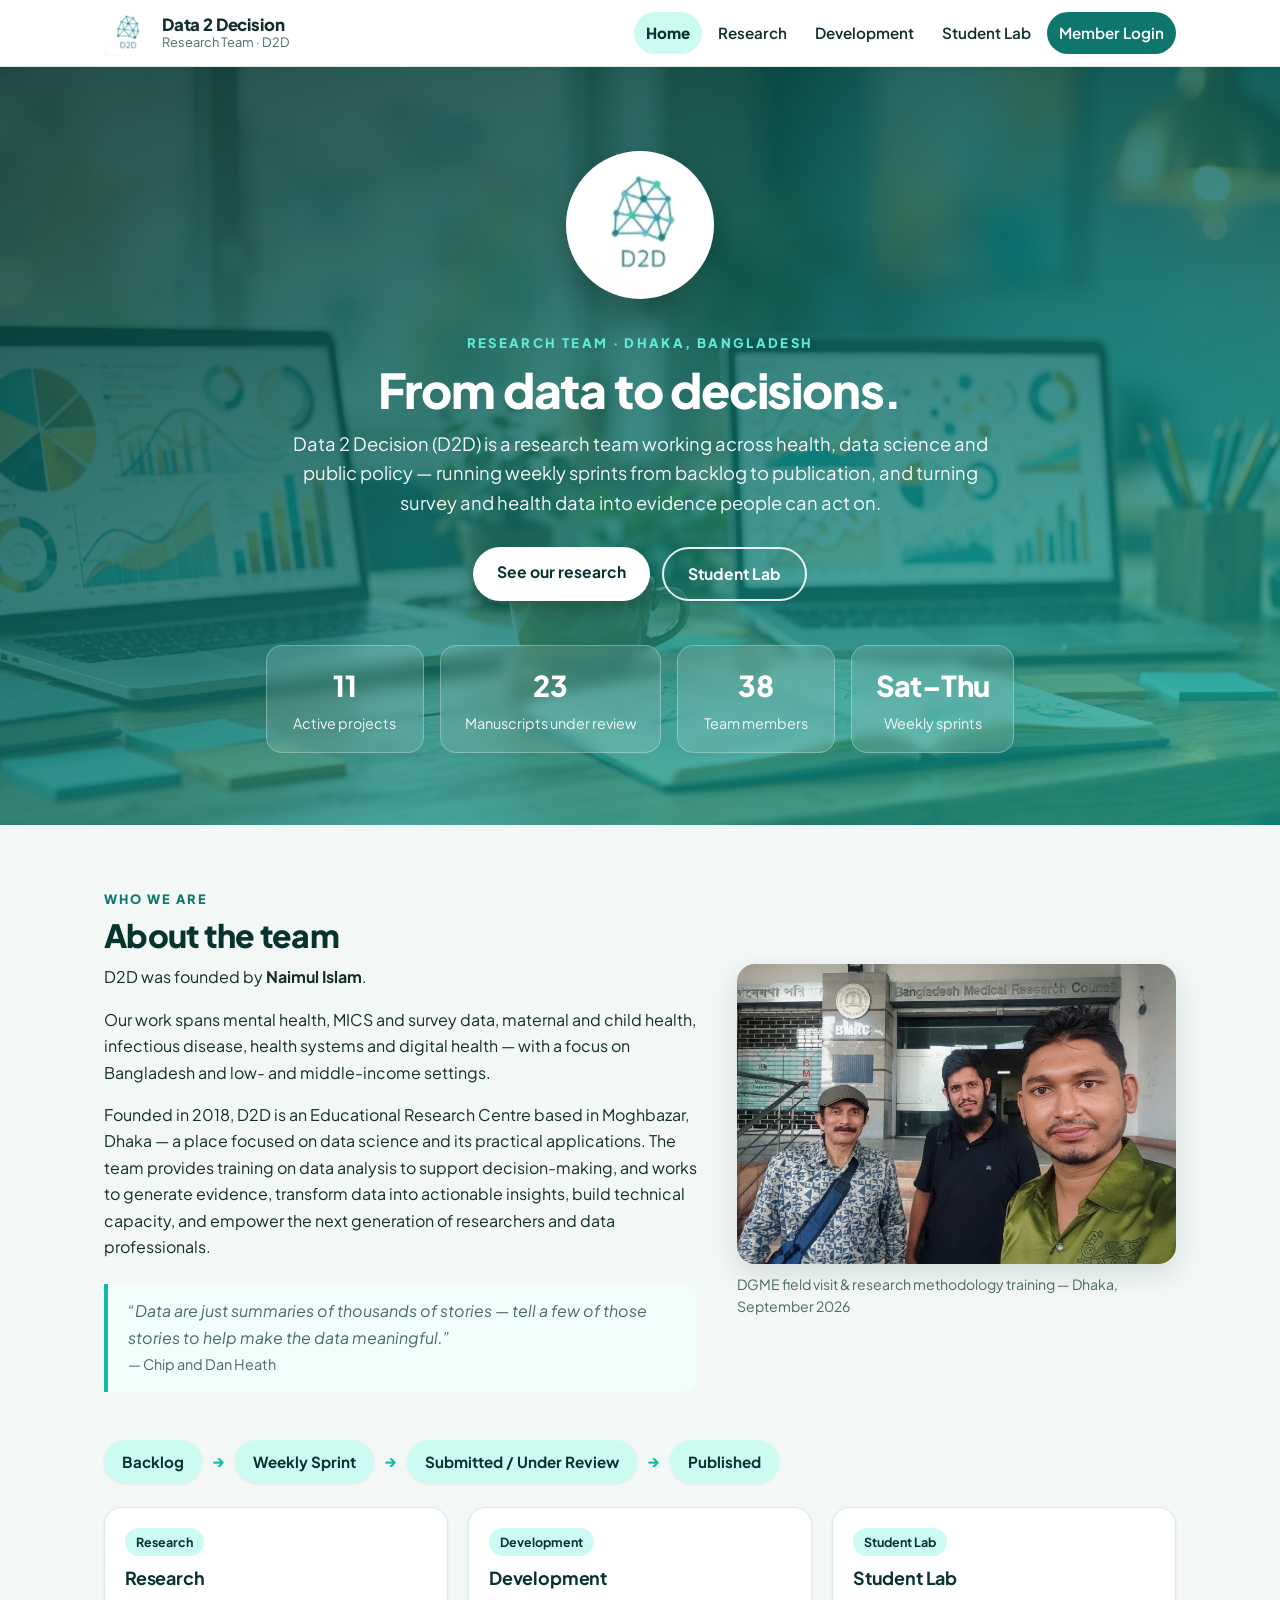
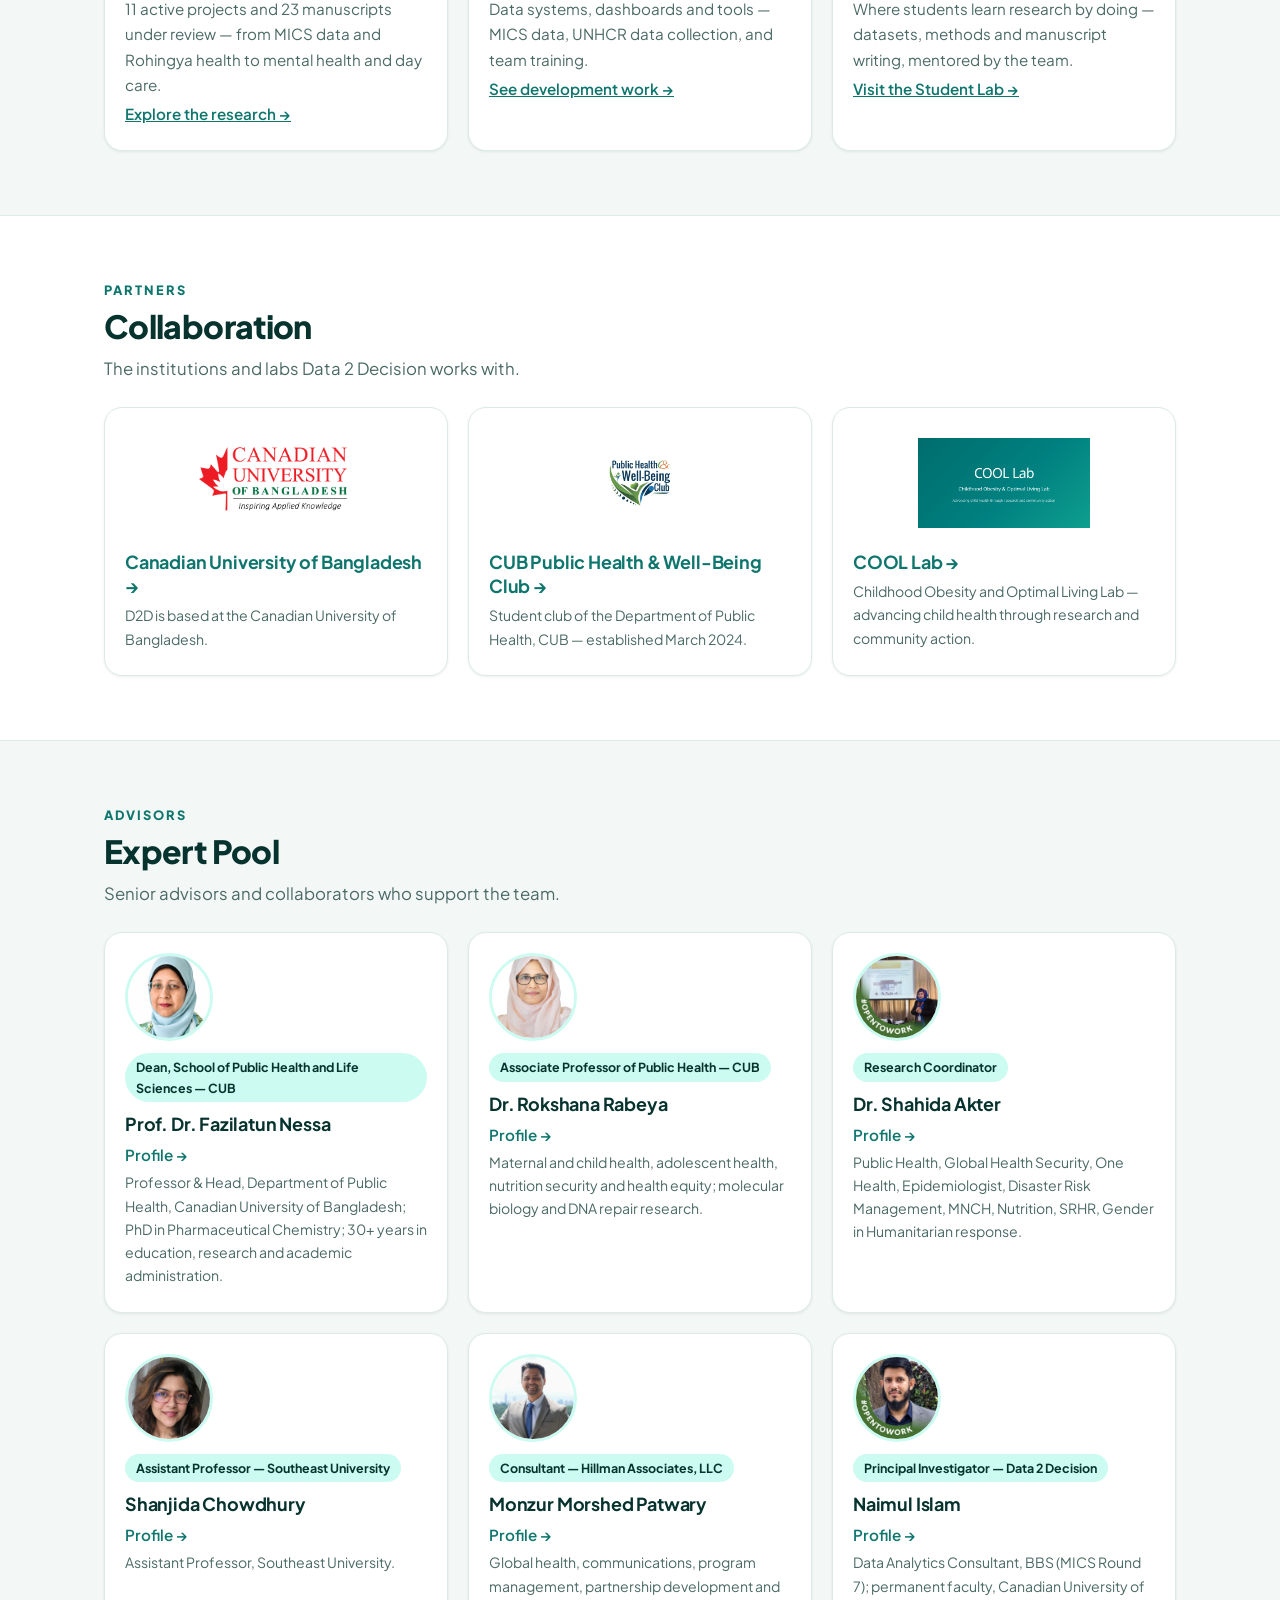
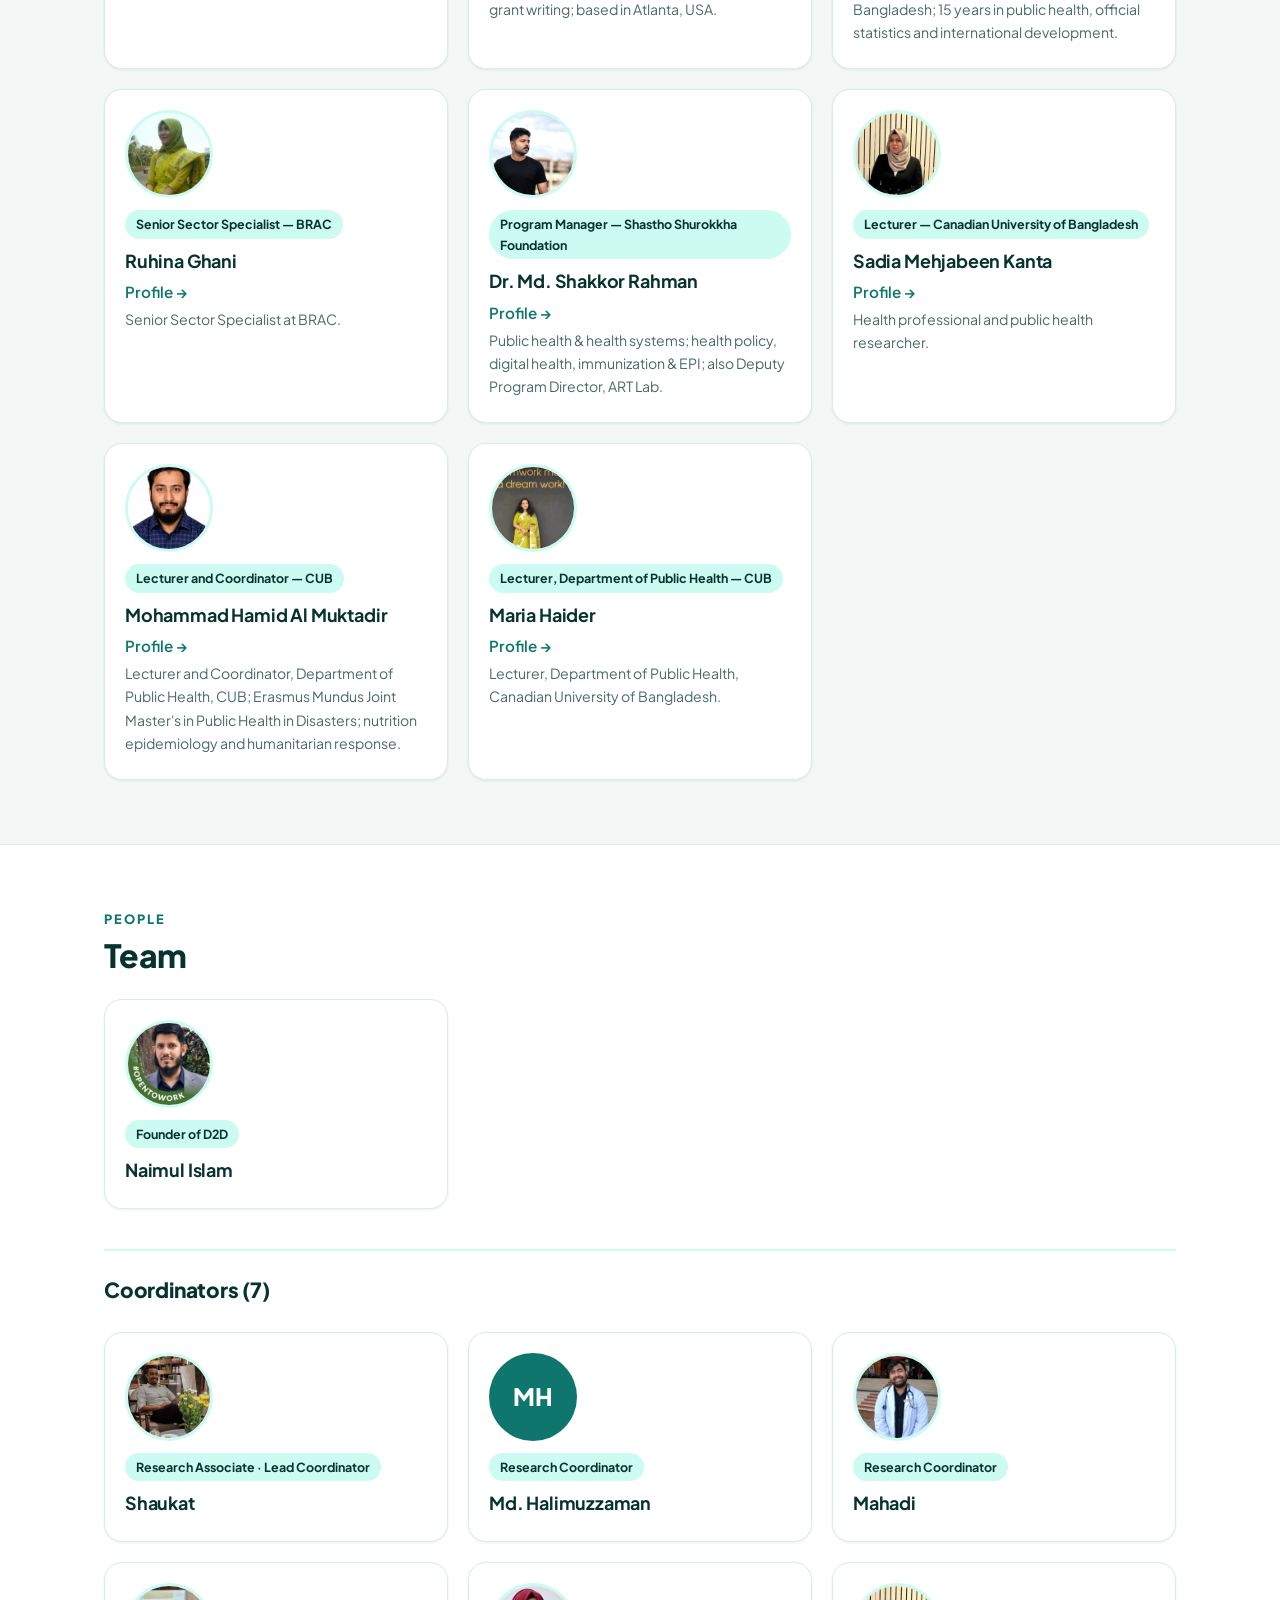
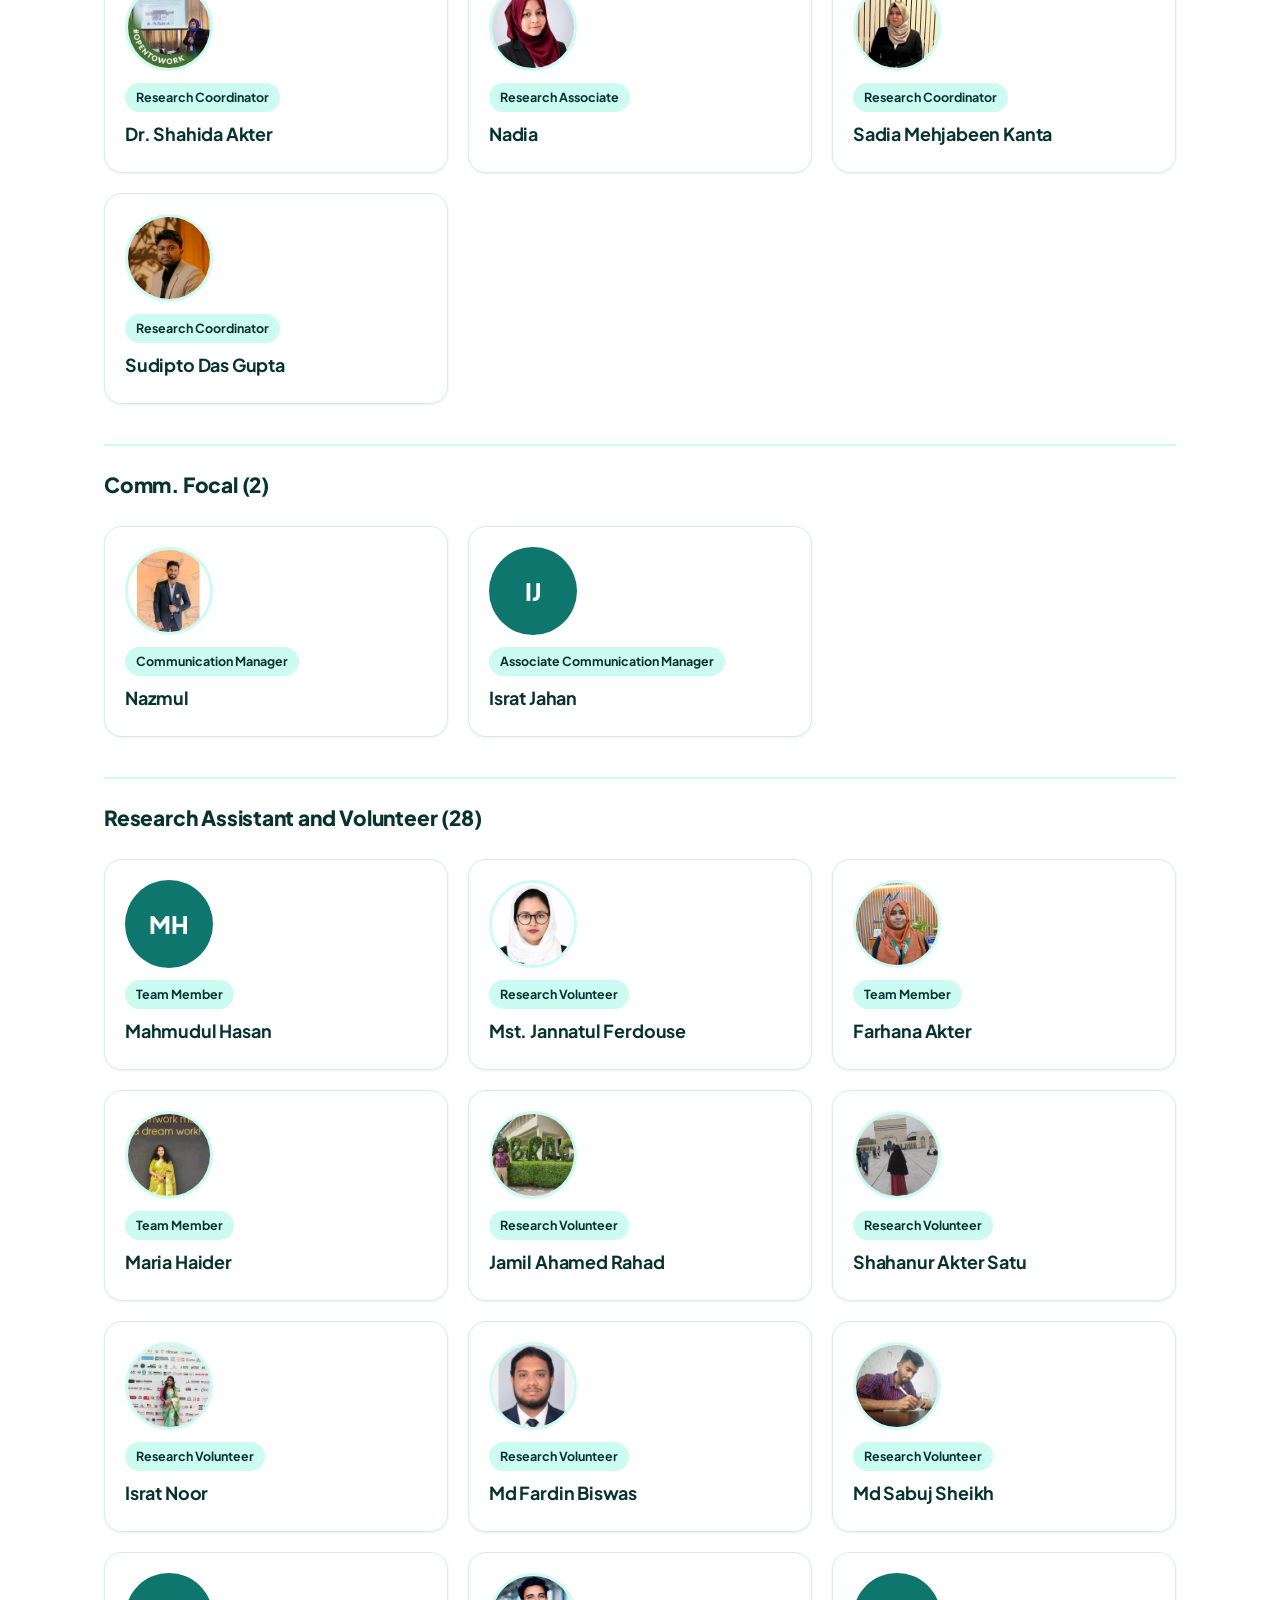
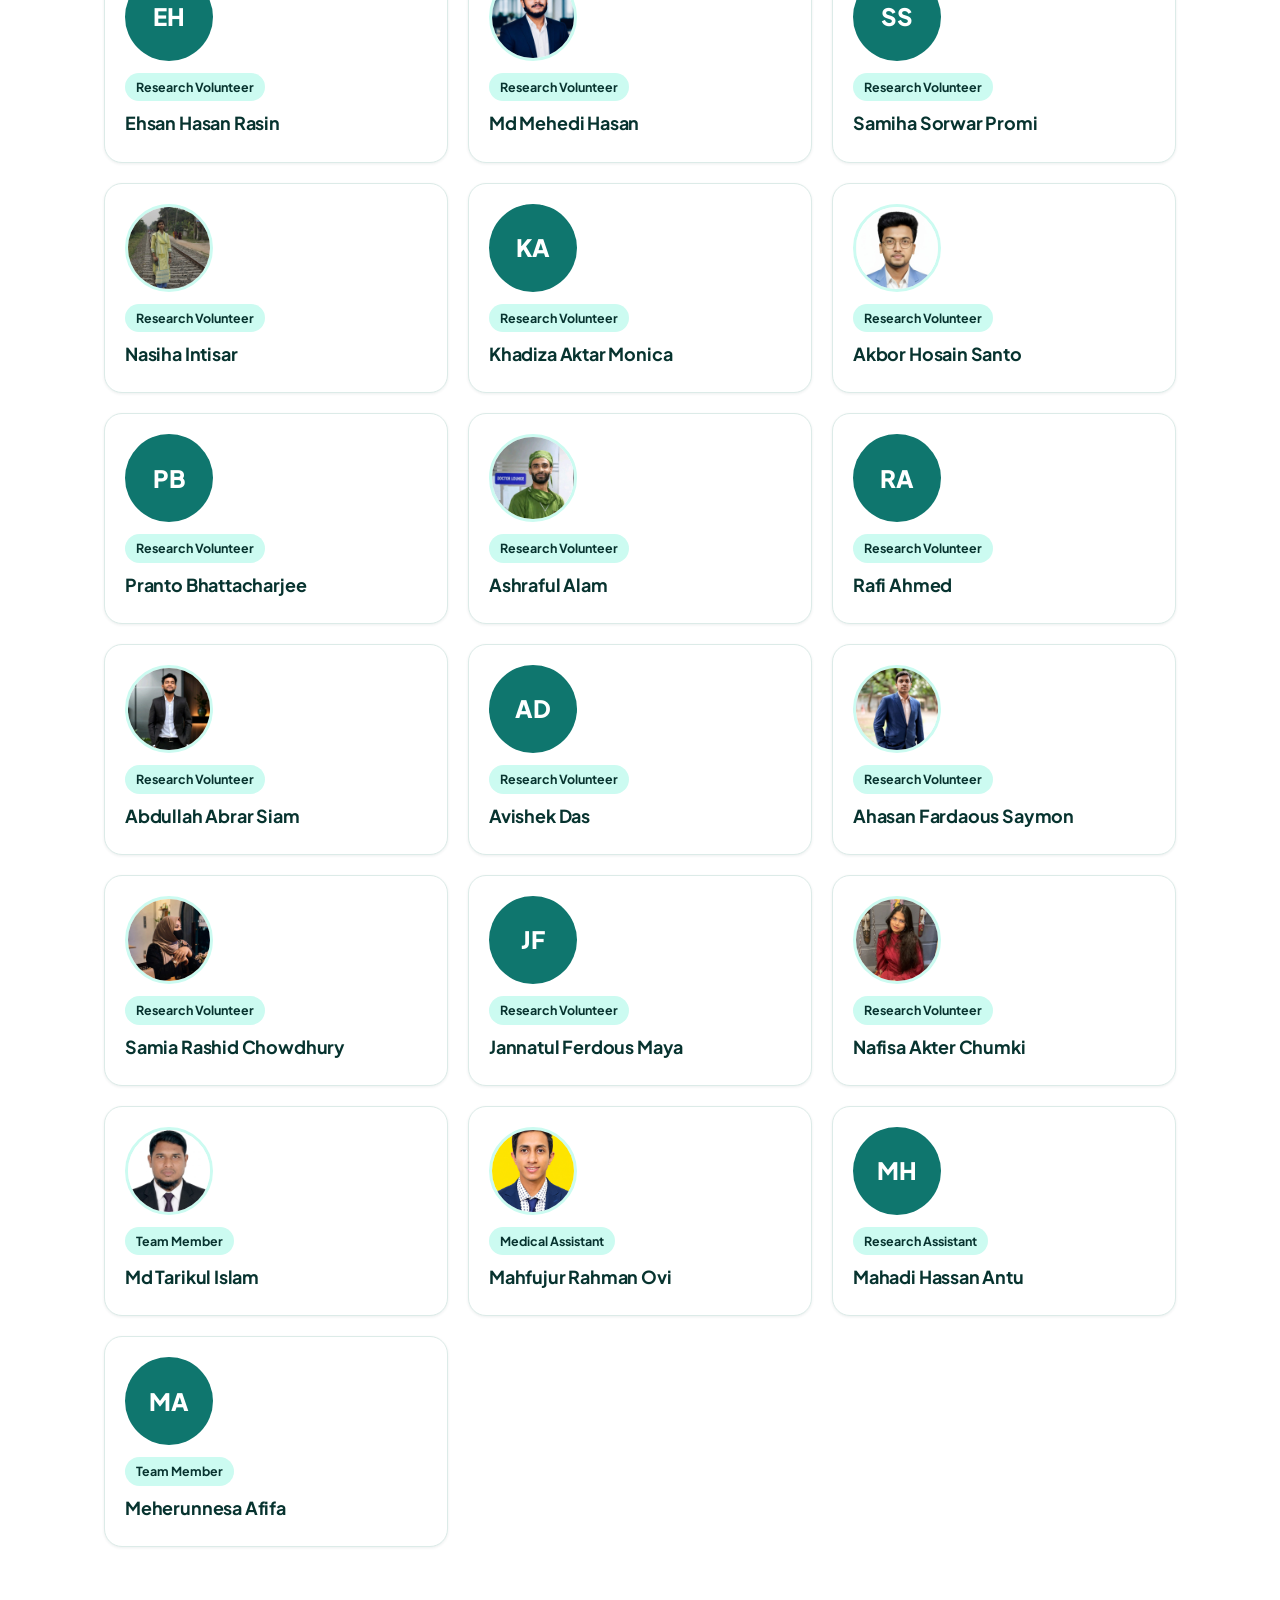
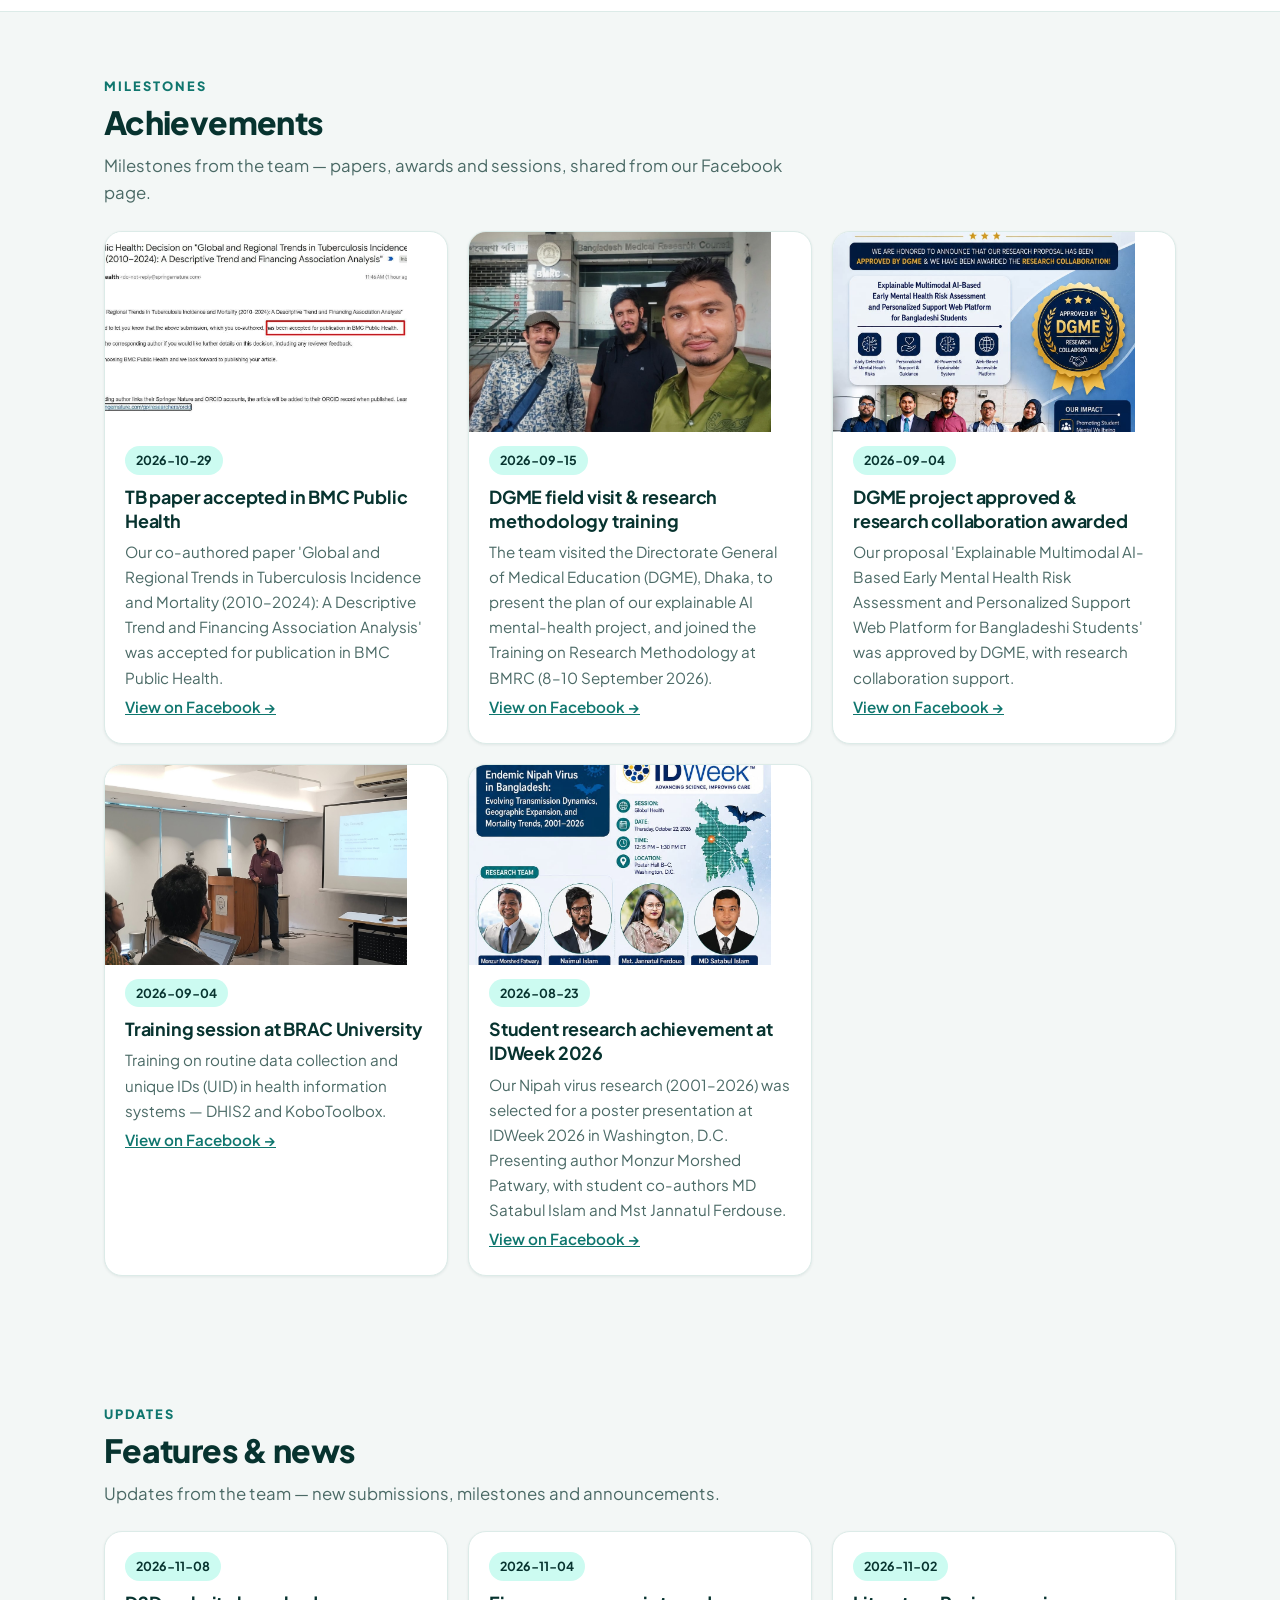
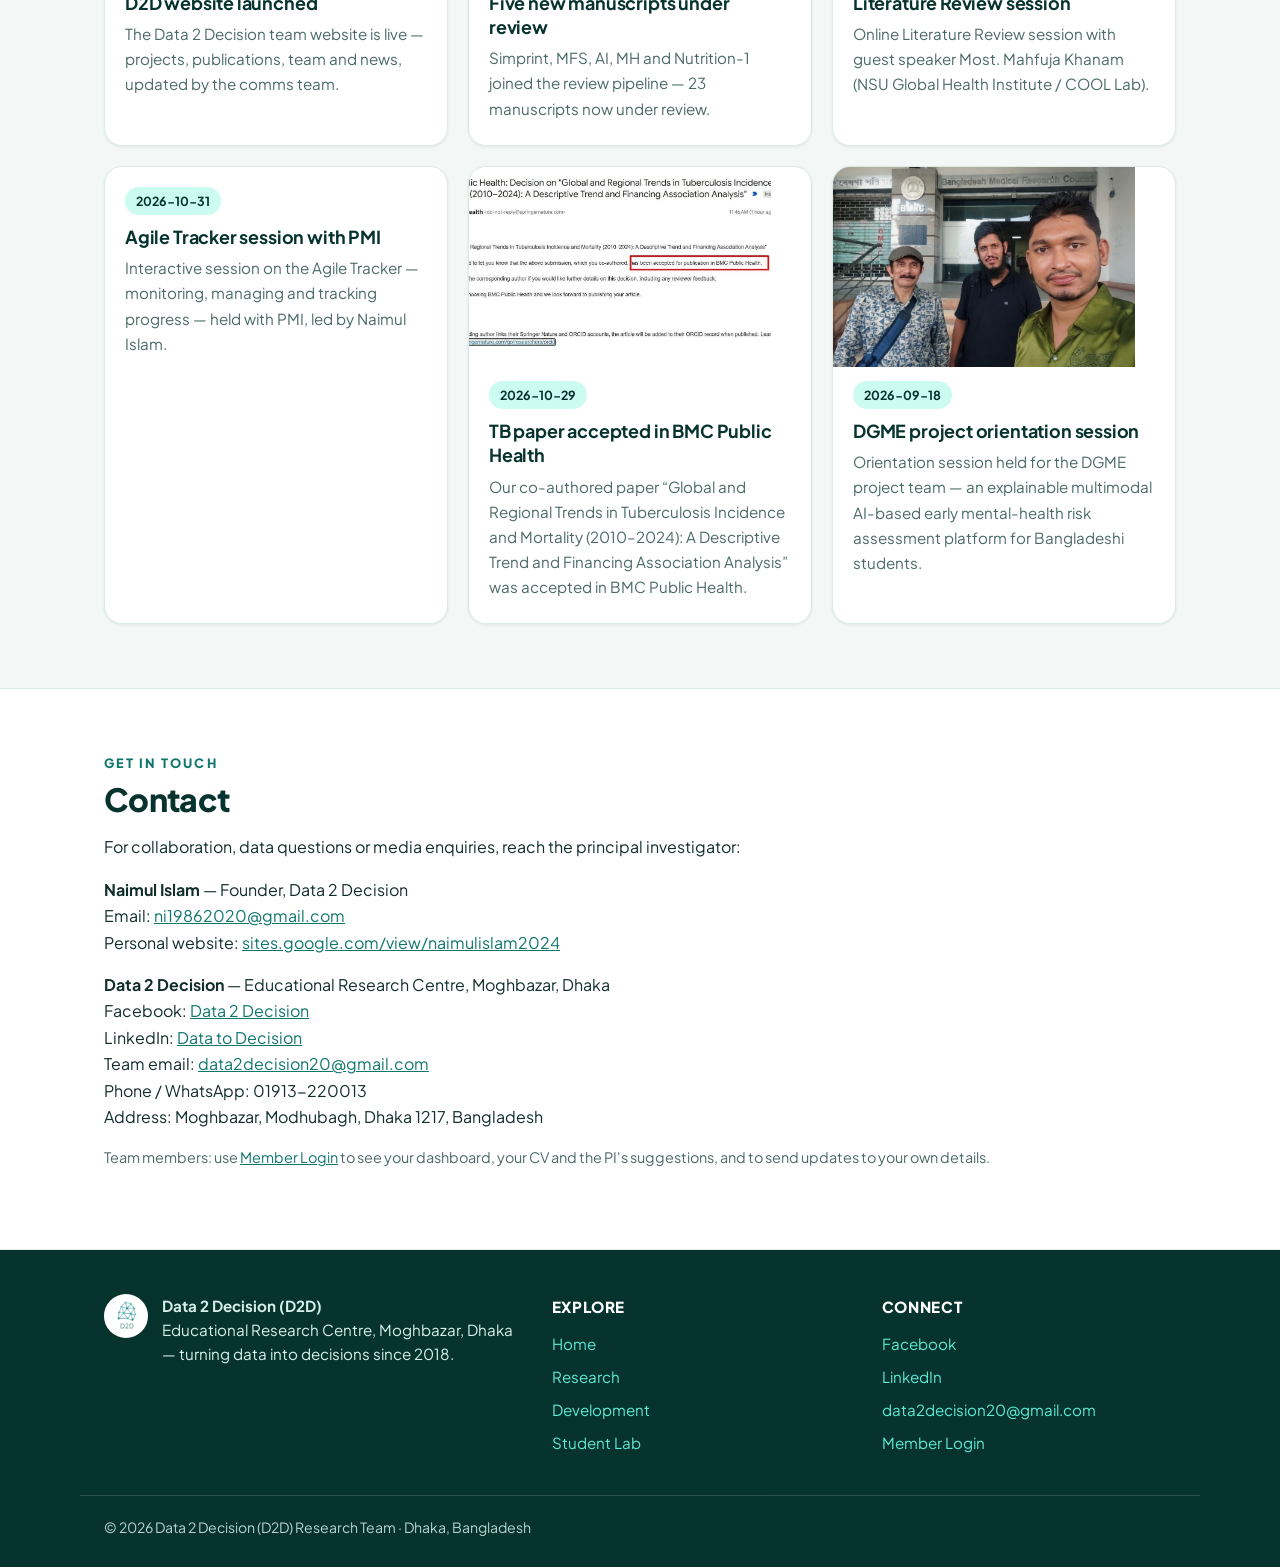
==== index.html @ e9aa6be9 "Remove Team Login link from navigation and notes; add Meherunnesa Afifa to team page" ====
<!DOCTYPE html>
<html lang="en">
<head>
  <meta charset="UTF-8">
  <meta name="viewport" content="width=device-width, initial-scale=1.0">
  <title>Data 2 Decision (D2D) — Research Team</title>
  <meta name="description" content="Data 2 Decision (D2D) is a research team turning data into decisions — 11 active projects, weekly sprints, and a growing publication pipeline.">
  <link rel="icon" type="image/png" href="assets/logo.png">
  <link rel="stylesheet" href="styles.css">
  <link rel="preconnect" href="https://fonts.googleapis.com">
  <link rel="preconnect" href="https://fonts.gstatic.com" crossorigin>
  <link href="https://fonts.googleapis.com/css2?family=Plus+Jakarta+Sans:wght@400;500;600;700;800&display=swap" rel="stylesheet">
</head>
<body>
  <header class="site-header">
    <div class="wrap header-inner">
      <a class="brand" href="index.html">
        <img src="assets/logo.png" alt="Data 2 Decision logo" class="brand-logo">
        <span class="brand-text"><strong>Data 2 Decision</strong><small>Research Team · D2D</small></span>
      </a>
      <nav class="main-nav">
        <a href="index.html" class="active">Home</a>
        <a href="research.html">Research</a>
        <a href="development.html">Development</a>
        <a href="student-lab.html">Student Lab</a>
        <a href="login.html" class="nav-admin">Member Login</a>
      </nav>
    </div>
  </header>

  <main>
    <section class="hero">
      <div class="wrap hero-inner">
        <img src="assets/logo.png" alt="D2D network logo" class="hero-logo">
        <p class="hero-eyebrow">Research Team · Dhaka, Bangladesh</p>
        <h1>From data to decisions.</h1>
        <p class="lede">Data 2 Decision (D2D) is a research team working across health, data science and public policy — running weekly sprints from backlog to publication, and turning survey and health data into evidence people can act on.</p>
        <div class="hero-cta">
          <a class="btn btn-light" href="research.html">See our research</a>
          <a class="btn btn-outline" href="student-lab.html">Student Lab</a>
        </div>
        <div class="stats">
          <div class="stat"><span class="stat-num" id="stat-projects">11</span><span class="stat-label">Active projects</span></div>
          <div class="stat"><span class="stat-num" id="stat-review">23</span><span class="stat-label">Manuscripts under review</span></div>
          <div class="stat"><span class="stat-num">38</span><span class="stat-label">Team members</span></div>
          <div class="stat"><span class="stat-num">Sat–Thu</span><span class="stat-label">Weekly sprints</span></div>
        </div>
      </div>
    </section>

    <section class="section">
      <div class="wrap">
        <p class="eyebrow">Who we are</p>
        <h2>About the team</h2>
        <div class="about-grid">
          <div class="about-text">
            <p>D2D was founded by <strong>Naimul Islam</strong>.</p>
            <p>Our work spans mental health, MICS and survey data, maternal and child health, infectious disease, health systems and digital health — with a focus on Bangladesh and low- and middle-income settings.</p>
            <p>Founded in 2018, D2D is an Educational Research Centre based in Moghbazar, Dhaka — a place focused on data science and its practical applications. The team provides training on data analysis to support decision-making, and works to generate evidence, transform data into actionable insights, build technical capacity, and empower the next generation of researchers and data professionals.</p>
            <blockquote class="quote">“Data are just summaries of thousands of stories — tell a few of those stories to help make the data meaningful.”<br><span>— Chip and Dan Heath</span></blockquote>
          </div>
          <figure class="about-photo">
            <img src="assets/achievements/dgme-visit.jpg" alt="D2D team members outside the BMRC building during the DGME field visit" loading="lazy">
            <figcaption>DGME field visit &amp; research methodology training — Dhaka, September 2026</figcaption>
          </figure>
        </div>
        <div class="flow">
          <span class="flow-step">Backlog</span><span class="flow-arrow">→</span>
          <span class="flow-step">Weekly Sprint</span><span class="flow-arrow">→</span>
          <span class="flow-step">Submitted / Under Review</span><span class="flow-arrow">→</span>
          <span class="flow-step">Published</span>
        </div>
        <div class="cards">
          <article class="card">
            <span class="tag">Research</span>
            <h3>Research</h3>
            <p>11 active projects and 23 manuscripts under review — from MICS data and Rohingya health to mental health and day care.</p>
            <p><a href="research.html">Explore the research →</a></p>
          </article>
          <article class="card">
            <span class="tag">Development</span>
            <h3>Development</h3>
            <p>Data systems, dashboards and tools — MICS data, UNHCR data collection, and team training.</p>
            <p><a href="development.html">See development work →</a></p>
          </article>
          <article class="card">
            <span class="tag">Student Lab</span>
            <h3>Student Lab</h3>
            <p>Where students learn research by doing — datasets, methods and manuscript writing, mentored by the team.</p>
            <p><a href="student-lab.html">Visit the Student Lab →</a></p>
          </article>
        </div>
      </div>
    </section>

    <section class="section section-alt" id="collaboration">
      <div class="wrap">
        <p class="eyebrow">Partners</p>
        <h2>Collaboration</h2>
        <p class="section-sub">The institutions and labs Data 2 Decision works with.</p>
        <div class="cards" id="collab-list">
          <p class="loading">Loading collaborations…</p>
        </div>
      </div>
    </section>

    <section class="section" id="experts">
      <div class="wrap">
        <p class="eyebrow">Advisors</p>
        <h2>Expert Pool</h2>
        <p class="section-sub">Senior advisors and collaborators who support the team.</p>
        <div class="cards team-cards" id="expert-list">
          <p class="loading">Loading experts…</p>
        </div>
      </div>
    </section>

    <section class="section section-alt" id="team">
      <div class="wrap">
        <p class="eyebrow">People</p>
        <h2>Team</h2>
        <div id="team-list">
          <p class="loading">Loading team…</p>
        </div>
      </div>
    </section>

    <section class="section" id="achievements">
      <div class="wrap">
        <p class="eyebrow">Milestones</p>
        <h2>Achievements</h2>
        <p class="section-sub">Milestones from the team — papers, awards and sessions, shared from our Facebook page.</p>
        <div class="cards" id="achievement-list">
          <p class="loading">Loading achievements…</p>
        </div>
      </div>
    </section>

    <section class="section">
      <div class="wrap">
        <p class="eyebrow">Updates</p>
        <h2>Features &amp; news</h2>
        <p class="section-sub">Updates from the team — new submissions, milestones and announcements.</p>
        <div class="cards feature-cards" id="feature-list">
          <p class="loading">Loading features…</p>
        </div>
      </div>
    </section>

    <section class="section section-alt">
      <div class="wrap">
        <p class="eyebrow">Get in touch</p>
        <h2>Contact</h2>
        <p>For collaboration, data questions or media enquiries, reach the principal investigator:</p>
        <p><strong>Naimul Islam</strong> — Founder, Data 2 Decision<br>
        Email: <a href="mailto:ni19862020@gmail.com">ni19862020@gmail.com</a><br>
        Personal website: <a href="https://sites.google.com/view/naimulislam2024">sites.google.com/view/naimulislam2024</a></p>
        <p><strong>Data 2 Decision</strong> — Educational Research Centre, Moghbazar, Dhaka<br>
        Facebook: <a href="https://www.facebook.com/p/Data-2-Decision-100027231354994/">Data 2 Decision</a><br>
        LinkedIn: <a href="https://www.linkedin.com/company/data-to-decision/">Data to Decision</a><br>
        Team email: <a href="mailto:data2decision20@gmail.com">data2decision20@gmail.com</a><br>
        Phone / WhatsApp: 01913-220013<br>
        Address: Moghbazar, Modhubagh, Dhaka 1217, Bangladesh</p>
        <p class="small">Team members: use <a href="login.html">Member Login</a> to see your dashboard, your CV and the PI's suggestions, and to send updates to your own details.</p>
      </div>
    </section>
  </main>

  <footer class="site-footer">
    <div class="wrap footer-inner">
      <div class="footer-brand">
        <img src="assets/logo.png" alt="D2D logo" class="footer-logo">
        <p><strong>Data 2 Decision (D2D)</strong><br>Educational Research Centre, Moghbazar, Dhaka — turning data into decisions since 2018.</p>
      </div>
      <div class="footer-col">
        <h3>Explore</h3>
        <ul>
          <li><a href="index.html">Home</a></li>
          <li><a href="research.html">Research</a></li>
          <li><a href="development.html">Development</a></li>
          <li><a href="student-lab.html">Student Lab</a></li>
        </ul>
      </div>
      <div class="footer-col">
        <h3>Connect</h3>
        <ul>
          <li><a href="https://www.facebook.com/p/Data-2-Decision-100027231354994/">Facebook</a></li>
          <li><a href="https://www.linkedin.com/company/data-to-decision/">LinkedIn</a></li>
          <li><a href="mailto:data2decision20@gmail.com">data2decision20@gmail.com</a></li>
          <li><a href="login.html">Member Login</a></li>
        </ul>
      </div>
    </div>
    <div class="wrap footer-bottom">
      <p>© <span id="year">2026</span> Data 2 Decision (D2D) Research Team · Dhaka, Bangladesh</p>
    </div>
  </footer>

  <script src="app.js"></script>
</body>
</html>
---- styles.css ----
/* Data 2 Decision — design system (2026-11-22 UX refresh)
   Teal identity kept; Plus Jakarta Sans, photo hero, softer surfaces,
   lifted cards, scrollable mobile nav, richer footer. */

:root {
  --teal-900: #07332f;
  --teal-800: #0a4a44;
  --teal-700: #0f766e;
  --teal-600: #0d9488;
  --teal-500: #14b8a6;
  --teal-300: #5eead4;
  --teal-100: #ccfbf1;
  --teal-50: #f0fdfa;
  --amber-100: #fef3c7;
  --amber-300: #fde68a;
  --amber-900: #78350f;
  --ink: #122e2b;
  --muted: #4b6a66;
  --bg: #f3f7f6;
  --card: #ffffff;
  --line: #dcebe8;
  --shadow-sm: 0 1px 3px rgba(7, 51, 47, 0.08);
  --shadow-md: 0 10px 28px rgba(7, 51, 47, 0.13);
  --radius: 18px;
}

* { box-sizing: border-box; }
html { scroll-behavior: smooth; }
body {
  margin: 0;
  font-family: "Plus Jakarta Sans", system-ui, -apple-system, "Segoe UI", Roboto, Helvetica, Arial, sans-serif;
  color: var(--ink);
  background: var(--bg);
  line-height: 1.65;
  -webkit-font-smoothing: antialiased;
}
::selection { background: var(--teal-300); color: var(--teal-900); }
a { color: var(--teal-700); }
a:focus-visible, button:focus-visible, summary:focus-visible {
  outline: 3px solid var(--teal-300);
  outline-offset: 2px;
  border-radius: 4px;
}
img { max-width: 100%; }
.wrap { max-width: 1120px; margin: 0 auto; padding: 0 24px; }

/* Header */
.site-header {
  position: sticky; top: 0; z-index: 10;
  background: rgba(255, 255, 255, 0.96);
  backdrop-filter: blur(8px);
  border-bottom: 1px solid var(--line);
  box-shadow: 0 1px 8px rgba(7, 51, 47, 0.05);
}
.header-inner { display: flex; align-items: center; justify-content: space-between; gap: 16px; padding: 10px 24px; }
.brand { display: flex; align-items: center; gap: 12px; text-decoration: none; color: var(--ink); }
.brand-logo { height: 46px; width: 46px; object-fit: contain; }
.brand-text { display: flex; flex-direction: column; line-height: 1.2; }
.brand-text strong { font-size: 1.05rem; font-weight: 800; letter-spacing: -0.01em; }
.brand-text small { color: var(--muted); font-size: 0.8rem; }
.main-nav { display: flex; gap: 4px; flex-wrap: wrap; align-items: center; }
.main-nav a { padding: 8px 12px; text-decoration: none; color: var(--ink); border-radius: 999px; font-size: 0.95rem; font-weight: 600; transition: background 0.15s ease, color 0.15s ease; }
.main-nav a:hover { background: var(--teal-100); }
.main-nav a.active { background: var(--teal-100); font-weight: 800; color: var(--teal-900); }

/* Inner page hero — photo background, teal overlay */
.page-hero {
  background:
    linear-gradient(120deg, rgba(7, 51, 47, 0.92) 0%, rgba(15, 118, 110, 0.82) 55%, rgba(20, 184, 166, 0.72) 100%),
    url("assets/hero.jpg") center 38% / cover no-repeat;
  color: #fff;
  padding: 72px 0 60px;
}
.page-hero h1 { margin: 0 0 10px; font-size: 2.4rem; font-weight: 800; letter-spacing: -0.02em; }
.lede-dark { max-width: 720px; margin: 0; font-size: 1.12rem; opacity: 0.95; line-height: 1.6; }
.nav-admin { background: var(--teal-700); color: #fff !important; font-weight: 700; }
.nav-admin:hover { background: var(--teal-900) !important; }

/* Hero — photo background, teal overlay */
.hero {
  background:
    linear-gradient(160deg, rgba(7, 51, 47, 0.88) 0%, rgba(15, 118, 110, 0.78) 55%, rgba(20, 184, 166, 0.68) 100%),
    url("assets/hero.jpg") center 42% / cover no-repeat;
  color: #fff;
  padding: 84px 0 72px;
  text-align: center;
}
.hero-logo {
  height: 148px; width: 148px; object-fit: contain;
  background: #fff; border-radius: 50%; padding: 10px;
  box-shadow: 0 16px 40px rgba(0, 0, 0, 0.28);
}
.hero-eyebrow {
  margin: 26px 0 0;
  font-size: 0.82rem; font-weight: 800;
  letter-spacing: 0.18em; text-transform: uppercase;
  color: var(--teal-300);
}
.hero h1 { font-size: 3rem; margin: 10px 0 12px; font-weight: 800; letter-spacing: -0.025em; line-height: 1.1; }
.lede { max-width: 720px; margin: 0 auto; font-size: 1.15rem; opacity: 0.95; line-height: 1.6; }
.hero-cta { margin-top: 30px; display: flex; gap: 12px; justify-content: center; flex-wrap: wrap; }
.btn {
  display: inline-block; padding: 12px 24px; border-radius: 999px;
  text-decoration: none; font-weight: 700; font-size: 0.98rem;
  transition: transform 0.15s ease, box-shadow 0.15s ease, background 0.15s ease;
}
.btn:hover { transform: translateY(-2px); }
.btn-light { background: #fff; color: var(--teal-900); box-shadow: 0 8px 20px rgba(0, 0, 0, 0.22); }
.btn-light:hover { background: var(--teal-100); }
.btn-outline { border: 2px solid rgba(255, 255, 255, 0.9); color: #fff; }
.btn-outline:hover { background: rgba(255, 255, 255, 0.14); }
.stats { display: flex; gap: 16px; justify-content: center; flex-wrap: wrap; margin-top: 44px; }
.stat {
  background: rgba(255, 255, 255, 0.13);
  border: 1px solid rgba(255, 255, 255, 0.28);
  border-radius: 16px; padding: 16px 24px; min-width: 158px;
  backdrop-filter: blur(6px);
}
.stat-num { display: block; font-size: 1.8rem; font-weight: 800; letter-spacing: -0.02em; }
.stat-label { font-size: 0.9rem; opacity: 0.92; }

/* Sections */
.section { padding: 64px 0; }
.section-alt { background: #fff; border-top: 1px solid var(--line); border-bottom: 1px solid var(--line); }
.eyebrow {
  margin: 0 0 6px;
  font-size: 0.8rem; font-weight: 800;
  letter-spacing: 0.16em; text-transform: uppercase;
  color: var(--teal-700);
}
.section h2 { margin: 0 0 10px; font-size: 2rem; font-weight: 800; color: var(--teal-900); letter-spacing: -0.02em; line-height: 1.2; }
.section-sub { color: var(--muted); margin: 0 0 4px; font-size: 1.05rem; max-width: 720px; }
.flow { display: flex; gap: 10px; align-items: center; flex-wrap: wrap; margin: 24px 0; }
.flow-step {
  background: var(--teal-100); color: var(--teal-900);
  border-radius: 999px; padding: 9px 18px; font-weight: 700; font-size: 0.95rem;
  box-shadow: var(--shadow-sm);
}
.flow-arrow { color: var(--teal-500); font-weight: 800; }

/* About — two-column with a real team photo */
.about-grid { display: grid; grid-template-columns: 1.15fr 0.85fr; gap: 40px; align-items: start; margin-top: 8px; }
.about-text p:first-child { margin-top: 0; }
.about-photo { margin: 0; }
.about-photo img {
  display: block; width: 100%; height: 300px; object-fit: cover;
  border-radius: var(--radius); box-shadow: var(--shadow-md);
}
.about-photo figcaption { margin-top: 10px; font-size: 0.88rem; color: var(--muted); line-height: 1.5; }

/* Cards */
.cards { display: grid; grid-template-columns: repeat(auto-fill, minmax(260px, 1fr)); gap: 20px; margin-top: 24px; }
.card {
  background: var(--card); border: 1px solid var(--line); border-radius: var(--radius);
  padding: 20px; box-shadow: var(--shadow-sm);
  transition: transform 0.18s ease, box-shadow 0.18s ease;
}
.card:hover { transform: translateY(-4px); box-shadow: var(--shadow-md); }
.card h3 { margin: 0 0 6px; font-size: 1.12rem; font-weight: 700; color: var(--teal-900); letter-spacing: -0.01em; line-height: 1.35; }
.card p { margin: 4px 0; color: var(--muted); font-size: 0.95rem; }
.card p a { font-weight: 600; }
.tag { display: inline-block; background: var(--teal-100); color: var(--teal-900); font-size: 0.78rem; font-weight: 700; border-radius: 999px; padding: 4px 11px; margin-bottom: 10px; }
.tag.deadline-tag { background: var(--amber-300); color: var(--amber-900); font-weight: 800; margin-left: 6px; }
.card .meta { font-size: 0.88rem; color: var(--muted); }
.loading { color: var(--muted); }

/* Collaboration logos */
.collab-card .collab-logo {
  display: block; width: 100%; height: 110px; object-fit: contain;
  background: #fff; border-radius: 10px; padding: 10px; margin-bottom: 12px;
}
.collab-card h3 a { text-decoration: none; }
.collab-card h3 a:hover { text-decoration: underline; }

/* Achievements & features — top-bleed photos */
.achievement-card, .feature-card { overflow: hidden; }
.achievement-photo, .feature-photo {
  display: block; width: calc(100% + 40px); height: 200px; object-fit: cover;
  margin: -20px -20px 14px;
}
.collab-card h3 a:hover { text-decoration: underline; }

/* Team cards */
.team-group-title {
  margin: 40px 0 0; padding-top: 22px;
  border-top: 2px solid var(--teal-100);
  font-size: 1.3rem; font-weight: 800; color: var(--teal-900); letter-spacing: -0.01em;
}
.team-group { margin-bottom: 8px; }
.team-card .team-photo {
  display: block; height: 88px; width: 88px; object-fit: cover;
  border-radius: 50%; border: 3px solid var(--teal-100); margin-bottom: 12px;
}
.team-card .team-initials {
  display: flex; align-items: center; justify-content: center;
  height: 88px; width: 88px; border-radius: 50%;
  background: var(--teal-700); color: #fff; font-size: 1.5rem; font-weight: 800;
  margin-bottom: 12px;
}
.member-links { font-size: 0.88rem; word-break: break-all; }
.member-links a { text-decoration: none; }
.member-links a:hover { text-decoration: underline; }

/* Expandable project details */
.project-details { margin-top: 12px; border-top: 1px solid var(--line); padding-top: 10px; }
.project-details summary { cursor: pointer; color: var(--teal-700); font-weight: 700; font-size: 0.92rem; }
.project-details summary:hover { text-decoration: underline; }

/* Publications */
.pub-list { list-style: none; padding: 0; margin-top: 20px; }
.pub-list li {
  background: var(--card); border: 1px solid var(--line); border-radius: 14px;
  padding: 16px 20px; margin-bottom: 12px; box-shadow: var(--shadow-sm);
  transition: transform 0.15s ease, box-shadow 0.15s ease;
}
.pub-list li:hover { transform: translateY(-2px); box-shadow: var(--shadow-md); }
.pub-list .pub-topic { font-weight: 700; color: var(--teal-900); }
.pub-list .pub-note { color: var(--muted); font-size: 0.92rem; }

/* Footer — three columns */
.site-footer { background: var(--teal-900); color: #d7efec; padding: 44px 0 28px; }
.footer-inner {
  display: grid; grid-template-columns: 1.4fr 1fr 1fr; gap: 36px; align-items: start;
}
.footer-brand { display: flex; gap: 14px; align-items: flex-start; }
.footer-logo { height: 44px; width: 44px; object-fit: contain; background: #fff; border-radius: 50%; padding: 3px; flex-shrink: 0; }
.footer-brand p { margin: 0; font-size: 0.95rem; line-height: 1.6; }
.footer-col h3 { margin: 0 0 12px; font-size: 0.95rem; font-weight: 800; color: #fff; letter-spacing: 0.04em; text-transform: uppercase; }
.footer-col ul { list-style: none; margin: 0; padding: 0; }
.footer-col li { margin-bottom: 8px; font-size: 0.95rem; }
.footer-col a { color: #d7efec; text-decoration: none; }
.footer-col a:hover { color: #fff; text-decoration: underline; }
.footer-bottom {
  margin-top: 32px; padding-top: 20px; border-top: 1px solid rgba(255, 255, 255, 0.16);
  font-size: 0.88rem; opacity: 0.85;
}
.small { font-size: 0.9rem; color: var(--muted); }
.quote {
  margin: 24px 0; padding: 14px 20px;
  border-left: 4px solid var(--teal-500); border-radius: 0 12px 12px 0;
  background: var(--teal-50);
  font-style: italic; color: var(--muted);
}
.quote span { font-style: normal; font-size: 0.9rem; }
.site-footer a { color: var(--teal-300); }
.lead-photo { width: 30px; height: 30px; border-radius: 50%; object-fit: cover; vertical-align: middle; border: 2px solid var(--teal-100); }

/* Member login & dashboard */
.form-card { max-width: 560px; margin: 0 auto; }
.form-card label { display: block; font-weight: 700; color: var(--teal-900); margin: 14px 0 4px; }
.form-card input[type="password"],
.form-card input[type="email"],
.form-card input[type="text"],
.form-card textarea,
.form-card select {
  width: 100%; padding: 11px 13px; border: 1px solid var(--line); border-radius: 10px;
  font: inherit; color: var(--ink); background: #fff;
}
.form-card textarea { min-height: 90px; resize: vertical; }
.btn-teal { background: var(--teal-700); color: #fff; border: none; cursor: pointer; margin-top: 18px; }
.btn-teal:hover { background: var(--teal-900); }
.btn-secondary { background: #fff; color: var(--teal-900); border: 2px solid var(--teal-700); cursor: pointer; }
.form-error { display: none; color: #991b1b; background: #fee2e2; border: 1px solid #fca5a5; border-radius: 10px; padding: 10px 14px; margin-top: 14px; }
.form-error.show { display: block; }
.form-note { margin-top: 14px; }
.dashboard-profile { display: flex; gap: 18px; align-items: center; flex-wrap: wrap; margin: 18px 0; }
.dashboard-profile img { height: 96px; width: 96px; object-fit: cover; border-radius: 50%; border: 3px solid var(--teal-100); }
.dashboard-profile .team-initials { height: 96px; width: 96px; font-size: 1.8rem; }
.dashboard-profile h3 { margin: 0; font-size: 1.3rem; }
.suggestion-list { list-style: disc; padding-left: 20px; color: var(--muted); }
.suggestion-list li { margin-bottom: 6px; }
.dashboard-actions { display: flex; gap: 10px; flex-wrap: wrap; margin-top: 18px; }
.dashboard-actions .btn { margin-top: 0; }

@media (max-width: 820px) {
  .about-grid { grid-template-columns: 1fr; gap: 24px; }
  .about-photo img { height: 240px; }
  .footer-inner { grid-template-columns: 1fr 1fr; }
}

@media (max-width: 640px) {
  .hero { padding: 64px 0 56px; }
  .hero h1 { font-size: 2.1rem; }
  .hero-logo { height: 112px; width: 112px; }
  .page-hero { padding: 56px 0 44px; }
  .page-hero h1 { font-size: 1.9rem; }
  .section { padding: 48px 0; }
  .section h2 { font-size: 1.6rem; }
  .header-inner { flex-wrap: wrap; padding: 10px 16px; }
  .main-nav {
    display: flex; flex-wrap: nowrap; order: 3; width: 100%;
    overflow-x: auto; padding-bottom: 4px; gap: 2px;
    -webkit-overflow-scrolling: touch;
  }
  .main-nav a { white-space: nowrap; }
  .footer-inner { grid-template-columns: 1fr; gap: 24px; }
  .stat { min-width: 0; flex: 1 1 40%; padding: 12px 14px; }
}

.page-hero .hero-eyebrow { margin: 0 0 10px; }
.footer-bottom p { margin: 0; }
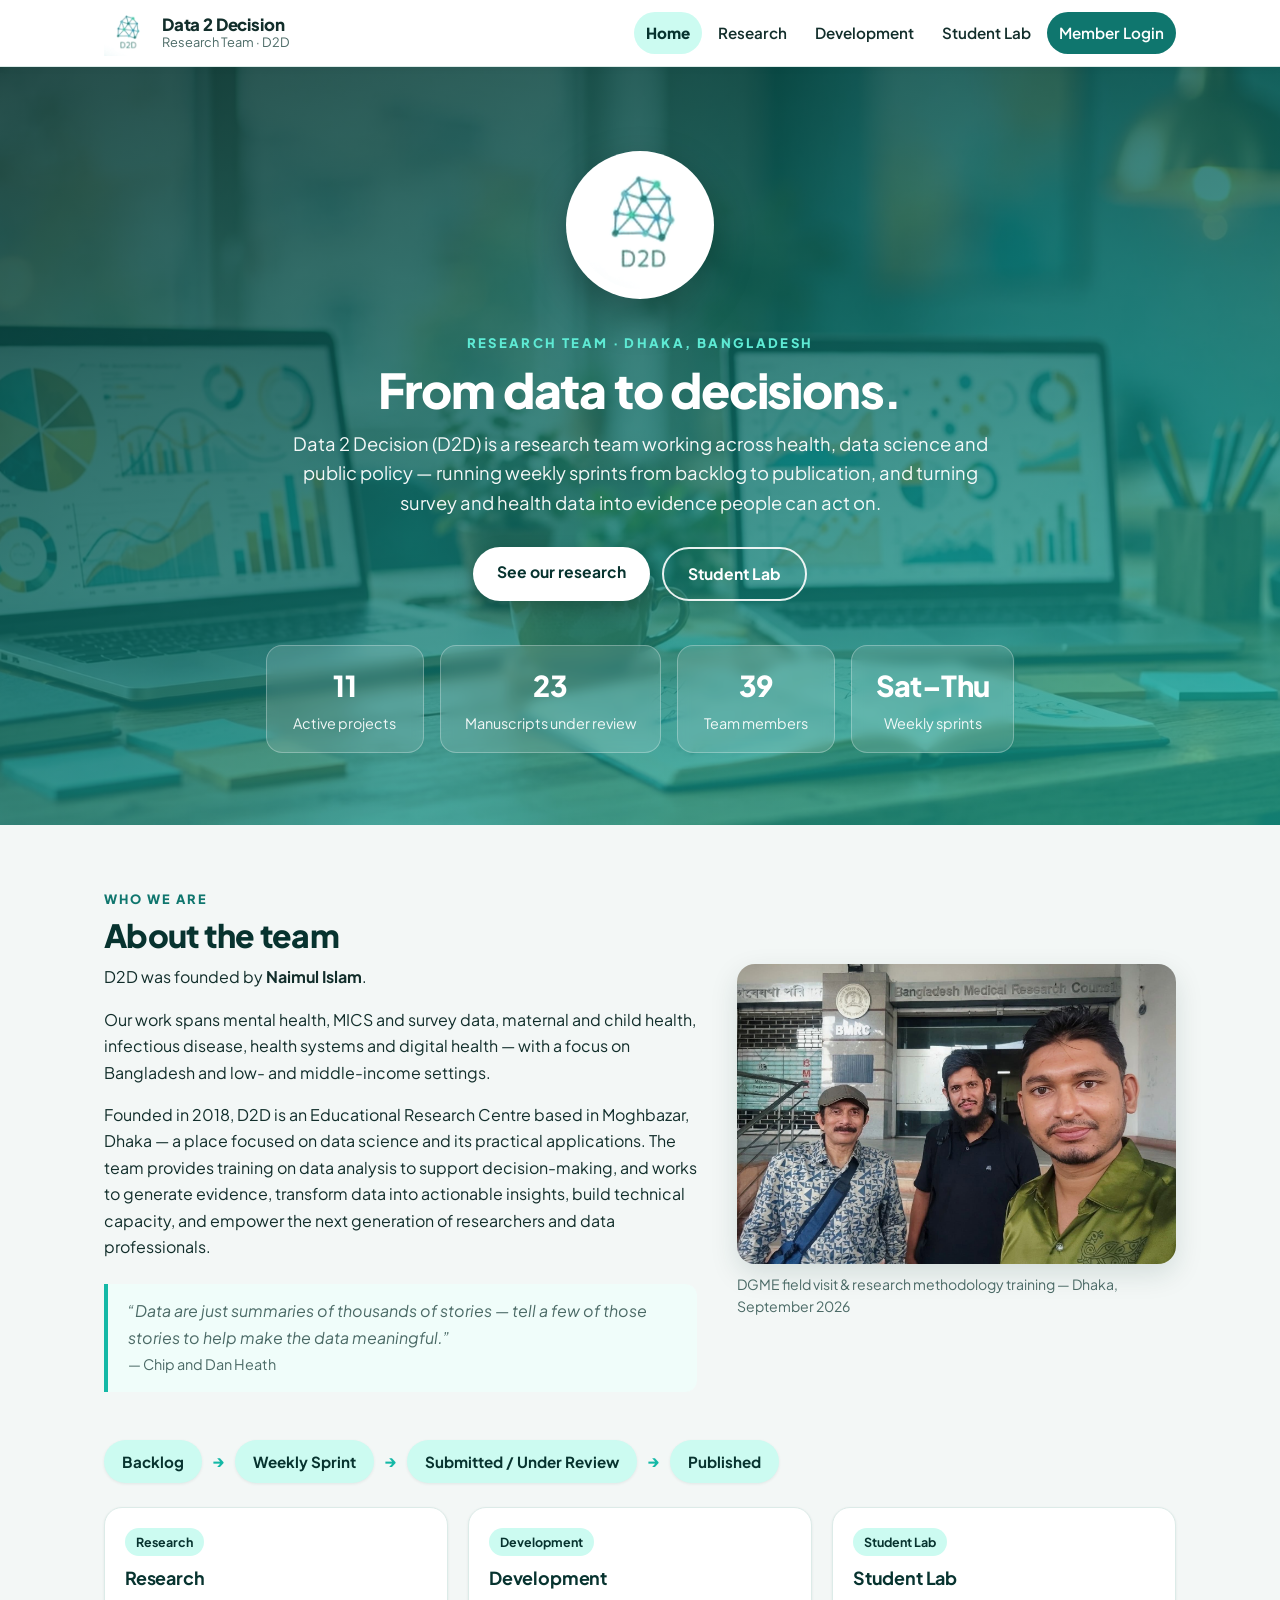
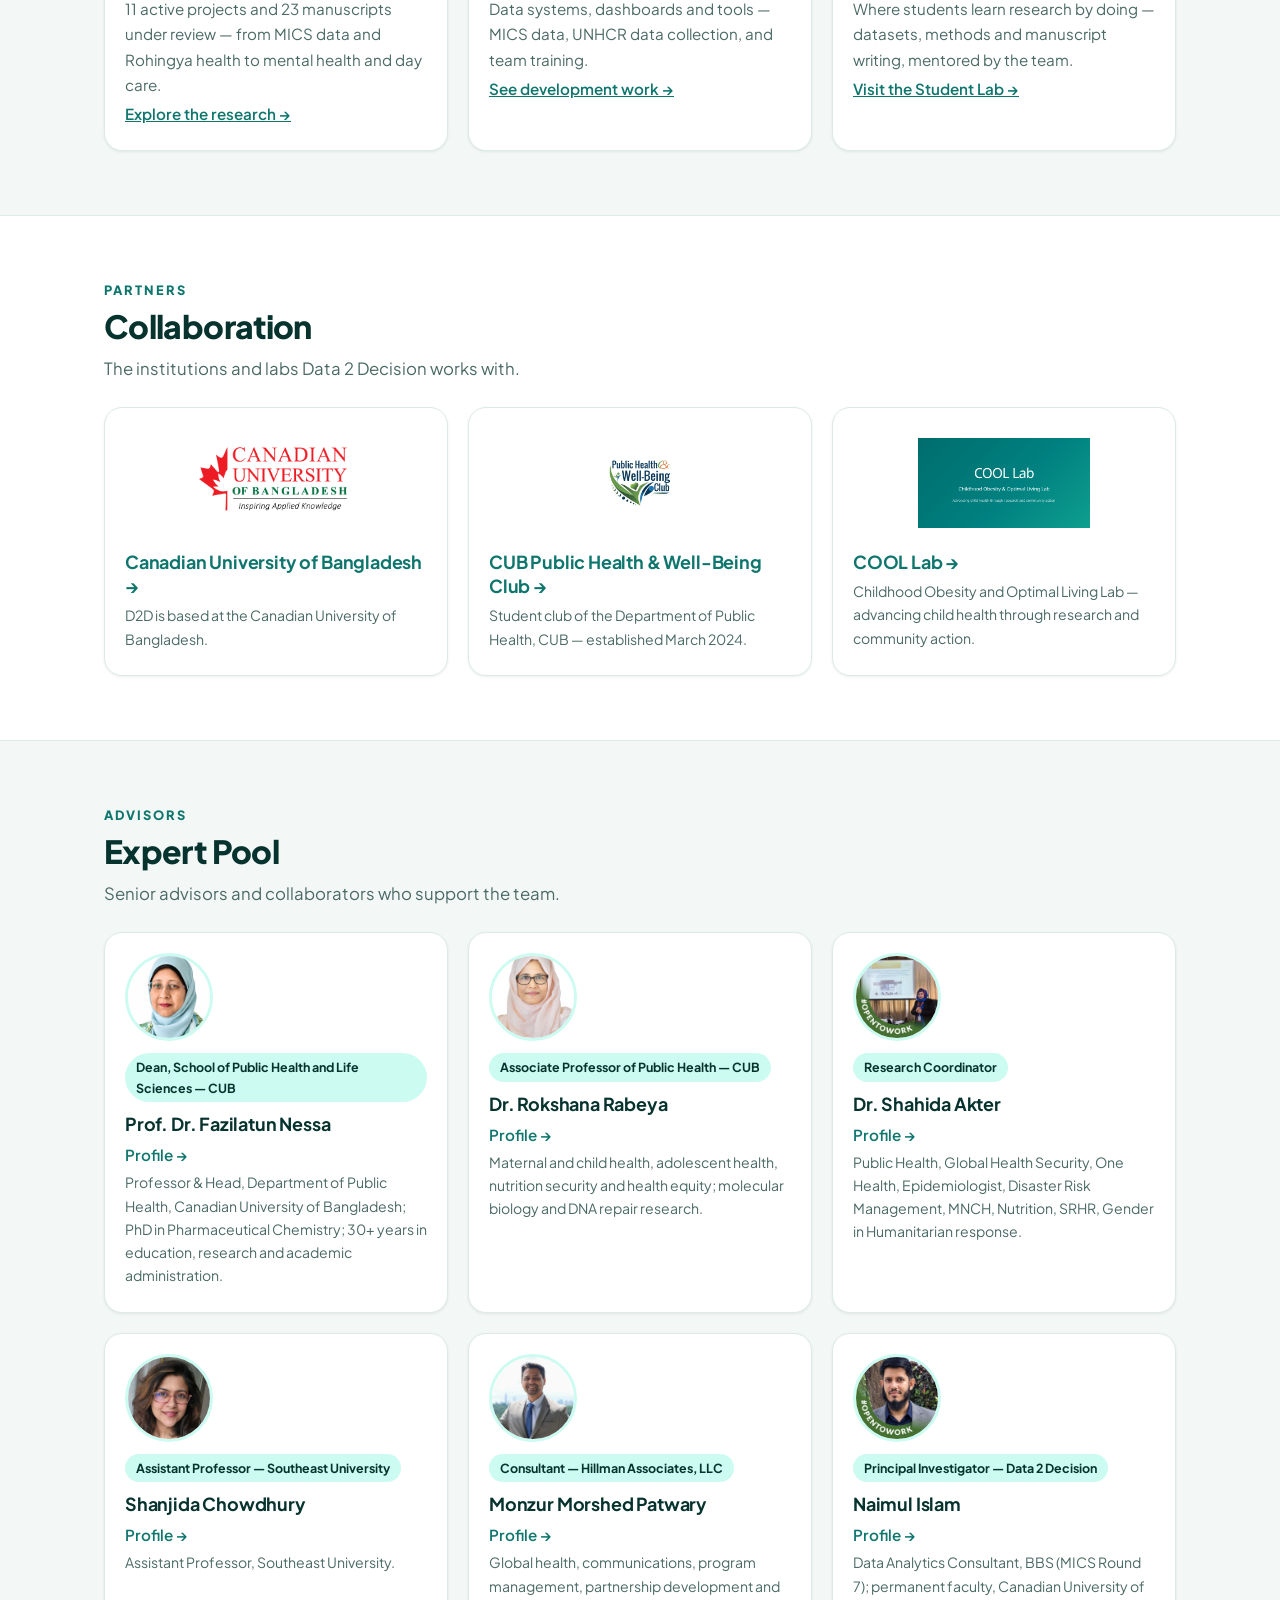
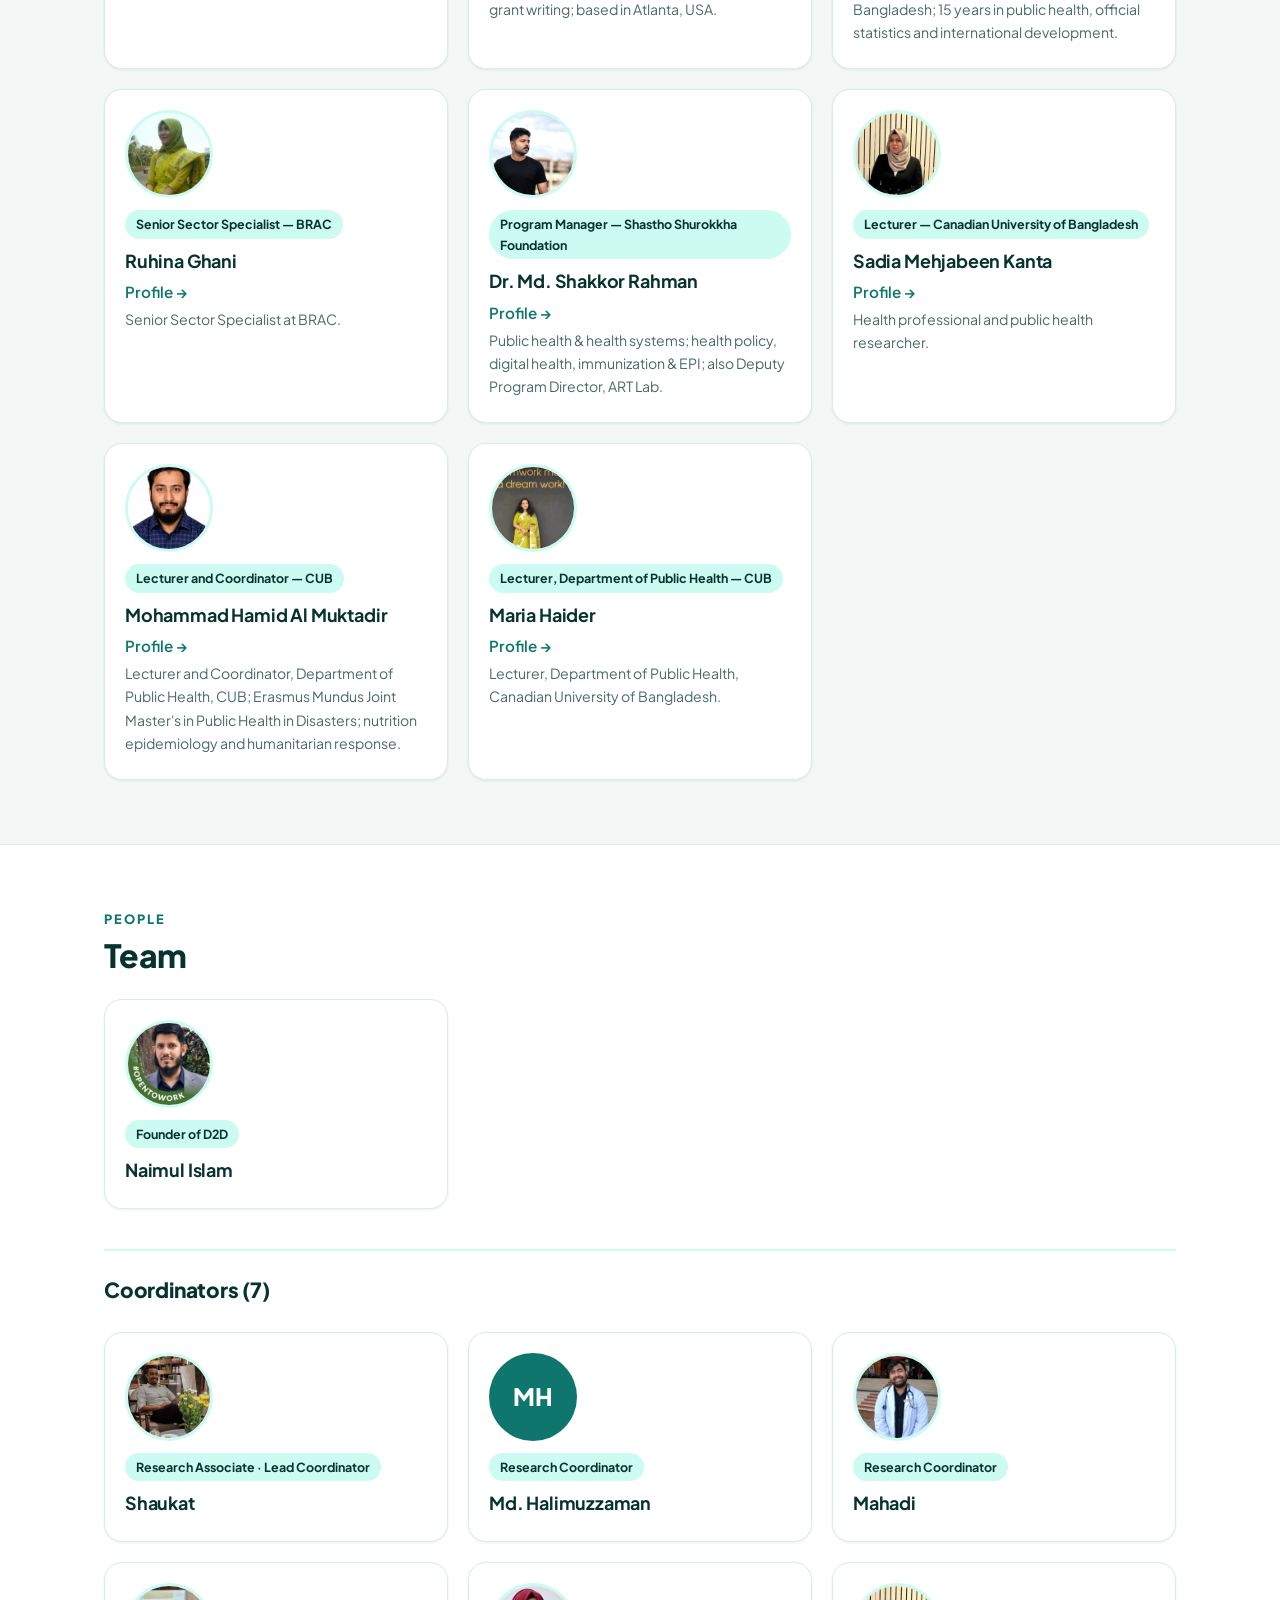
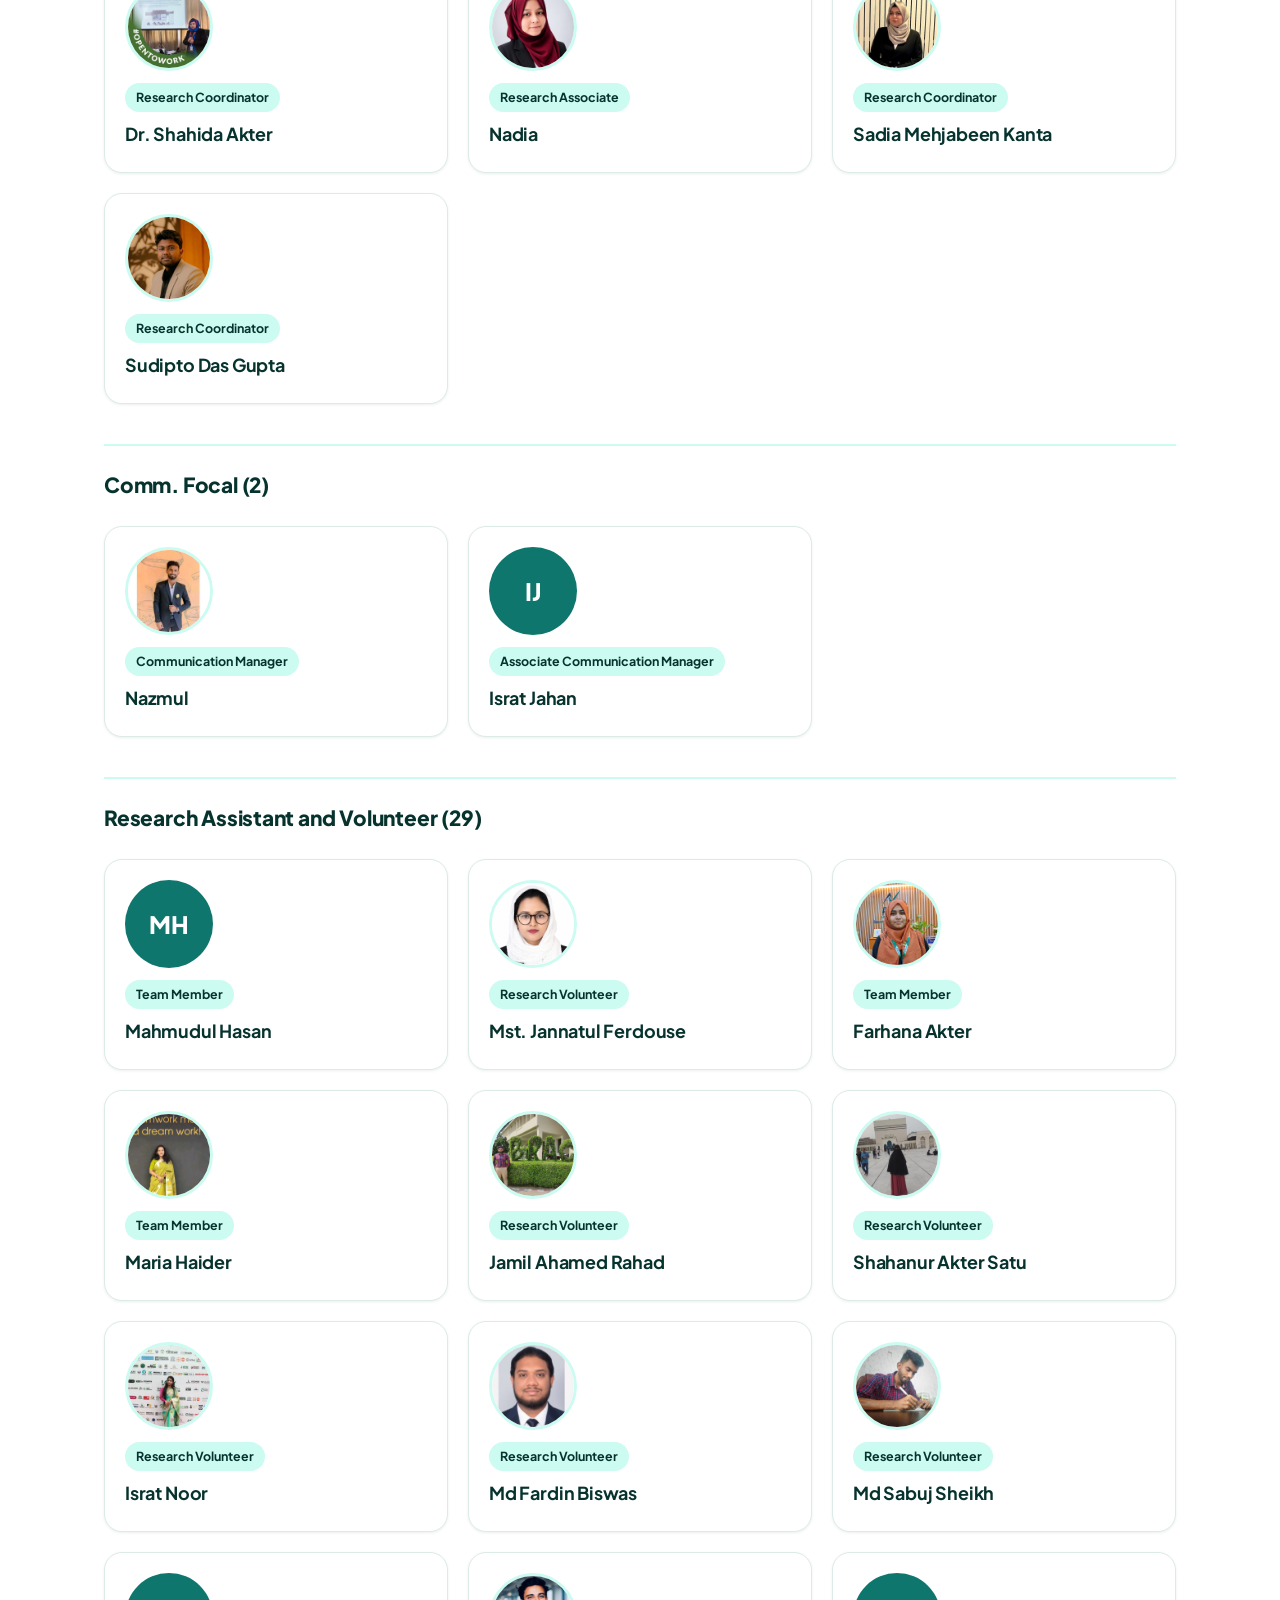
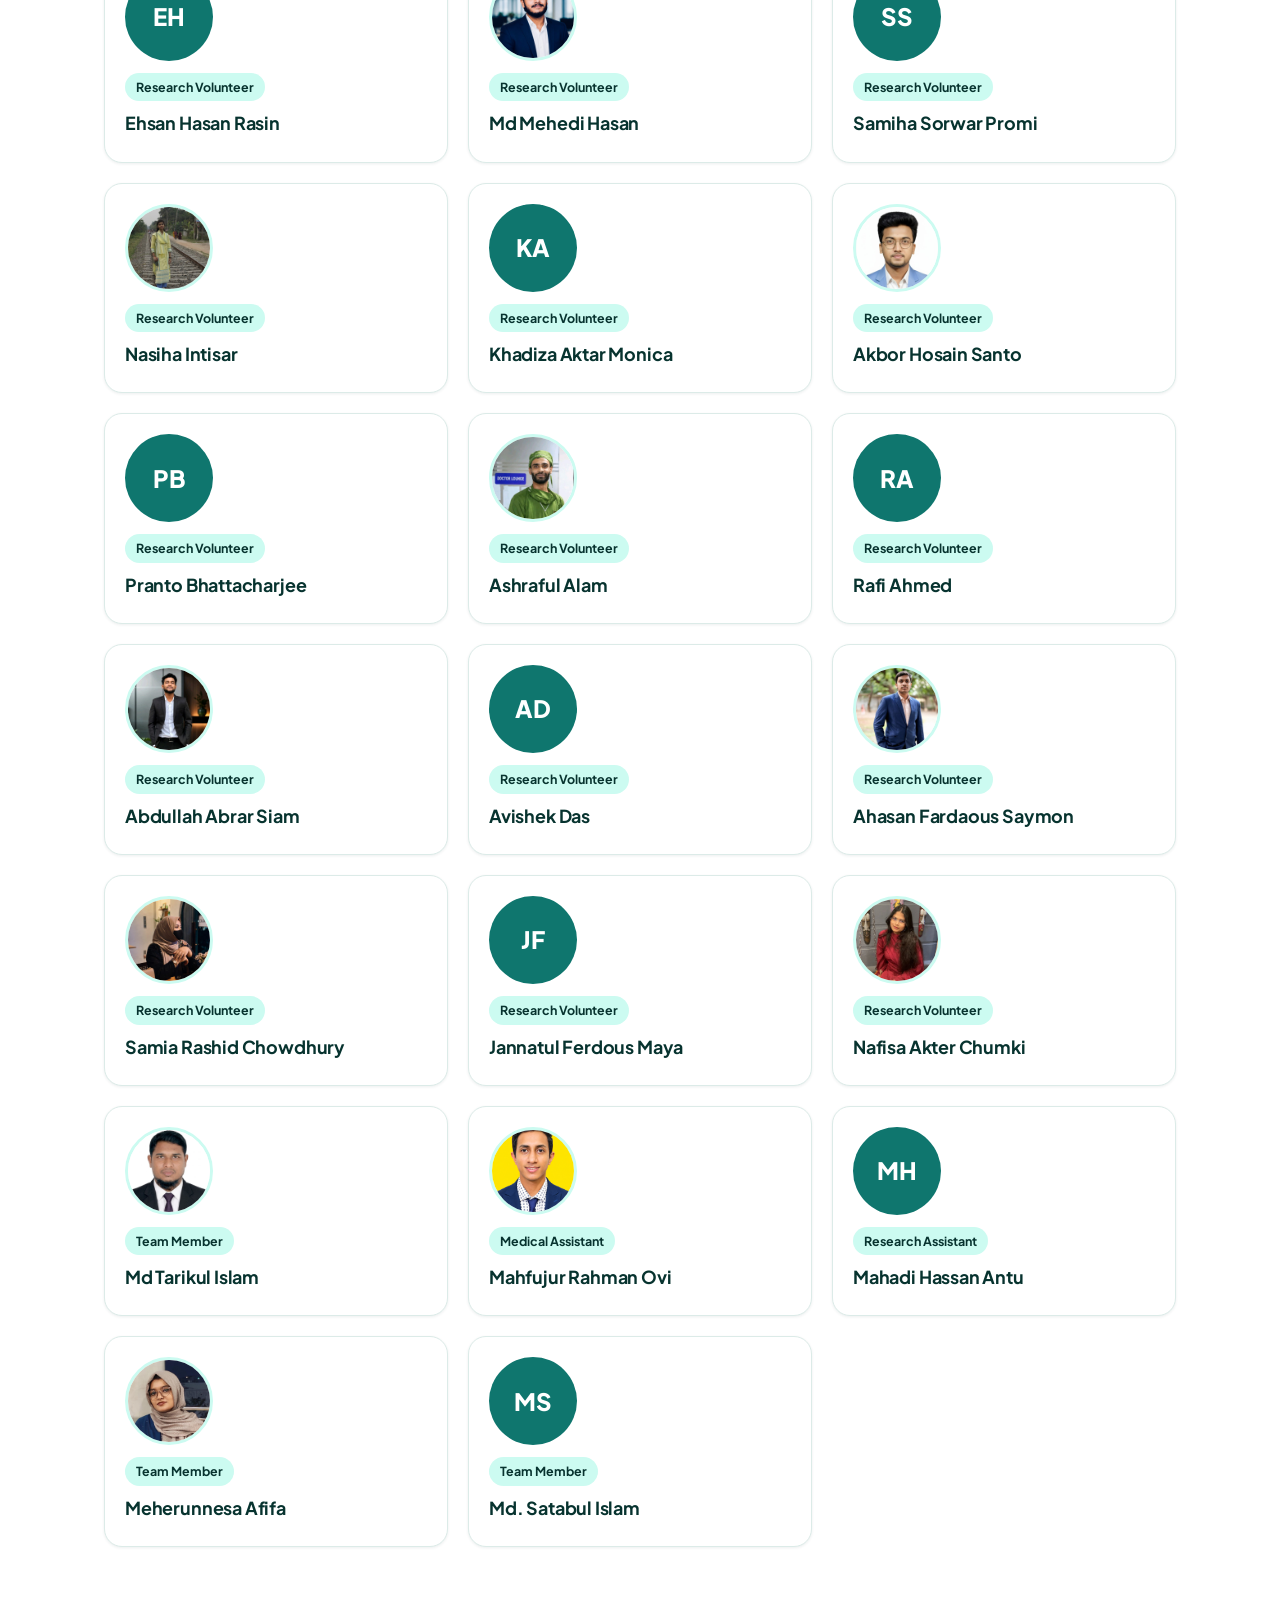
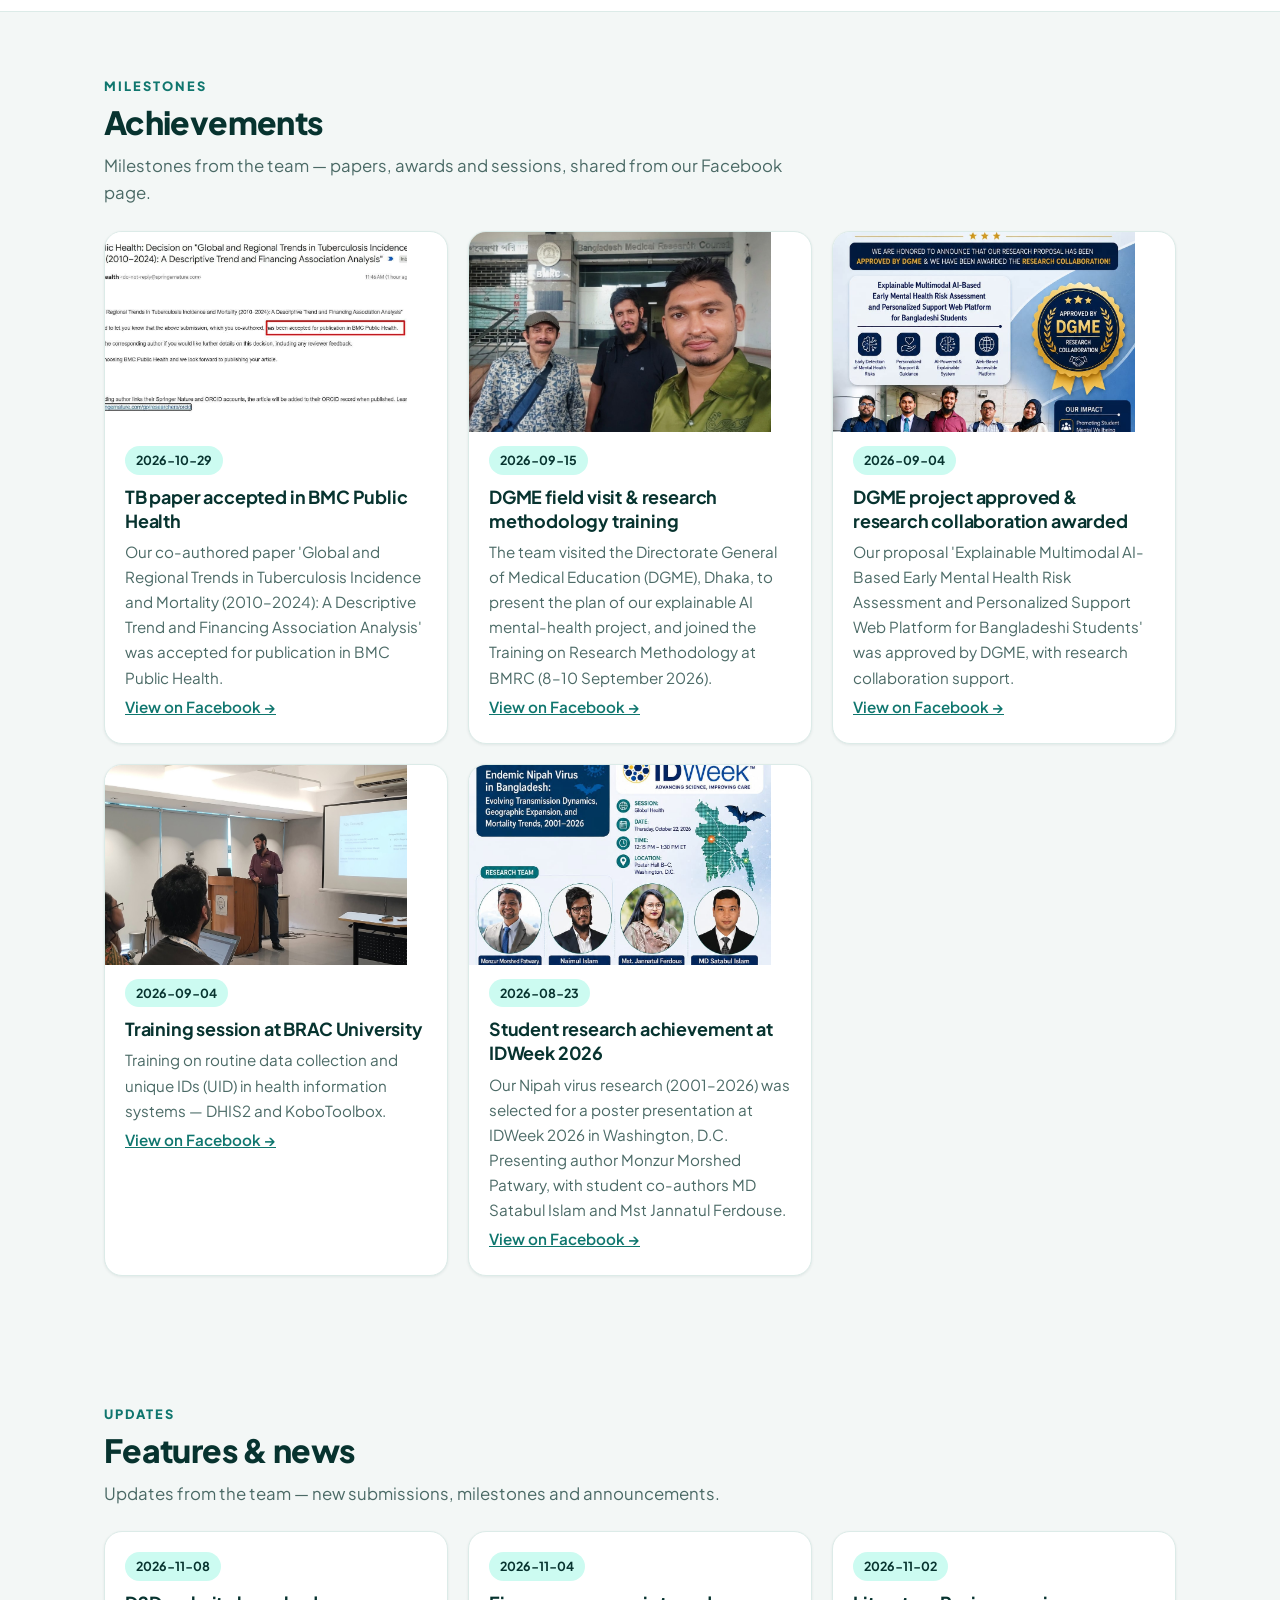
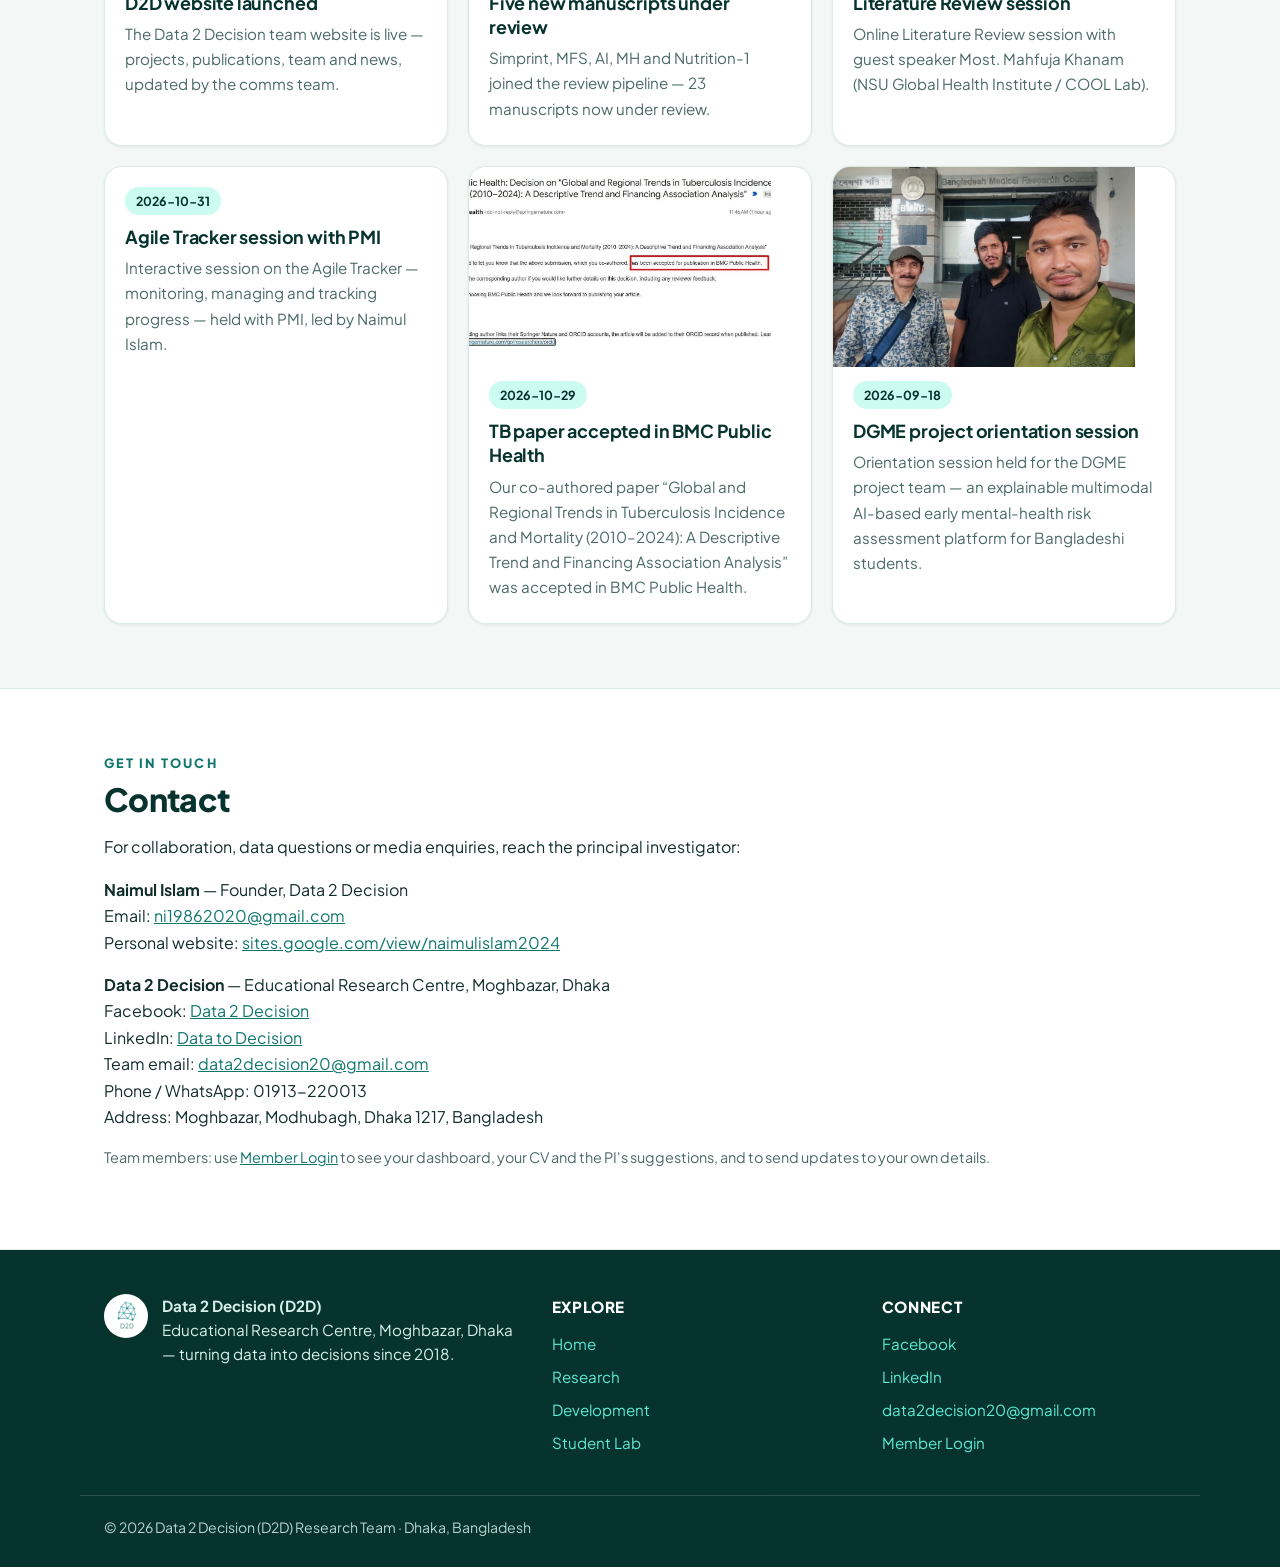
==== commit dfee61ec: "Add Md. Satabul Islam to team page" ====
--- a/index.html
+++ b/index.html
@@ -42,7 +42,7 @@
         <div class="stats">
           <div class="stat"><span class="stat-num" id="stat-projects">11</span><span class="stat-label">Active projects</span></div>
           <div class="stat"><span class="stat-num" id="stat-review">23</span><span class="stat-label">Manuscripts under review</span></div>
-          <div class="stat"><span class="stat-num">38</span><span class="stat-label">Team members</span></div>
+          <div class="stat"><span class="stat-num">39</span><span class="stat-label">Team members</span></div>
           <div class="stat"><span class="stat-num">Sat–Thu</span><span class="stat-label">Weekly sprints</span></div>
         </div>
       </div>
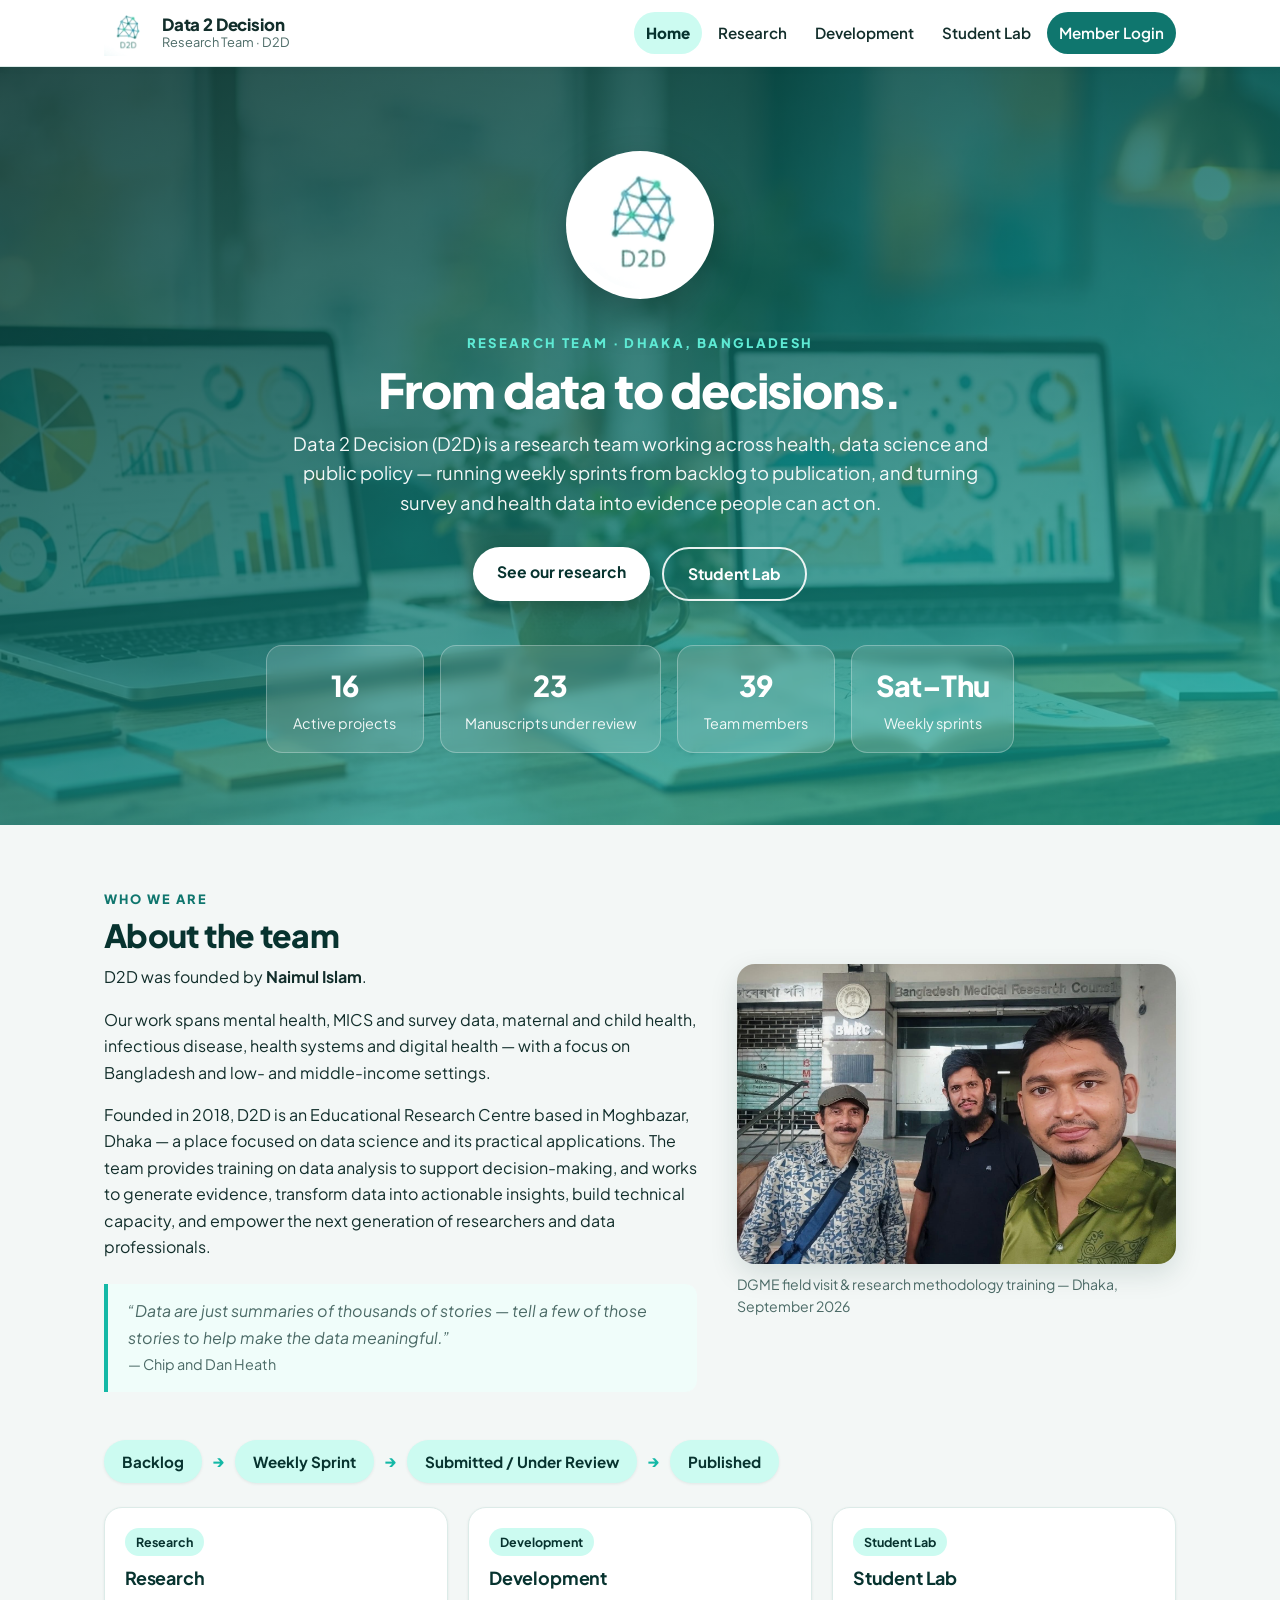
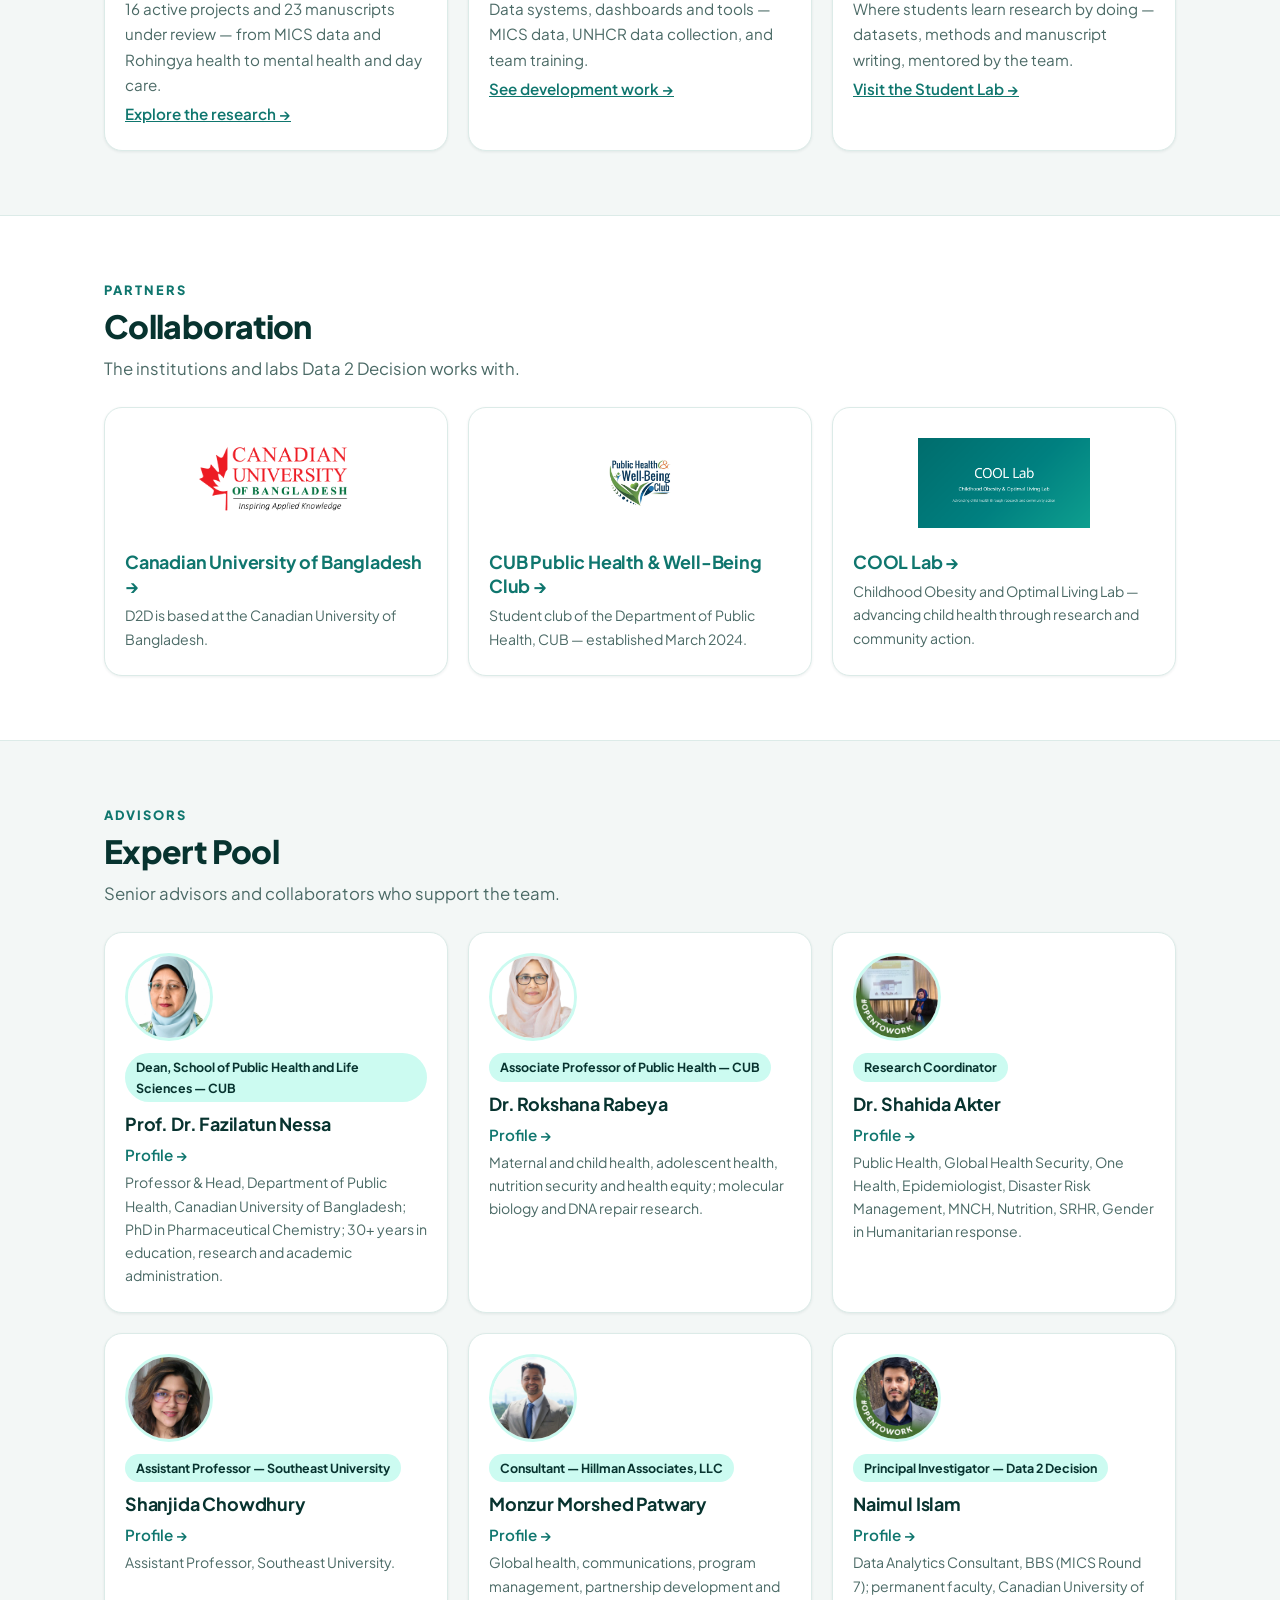
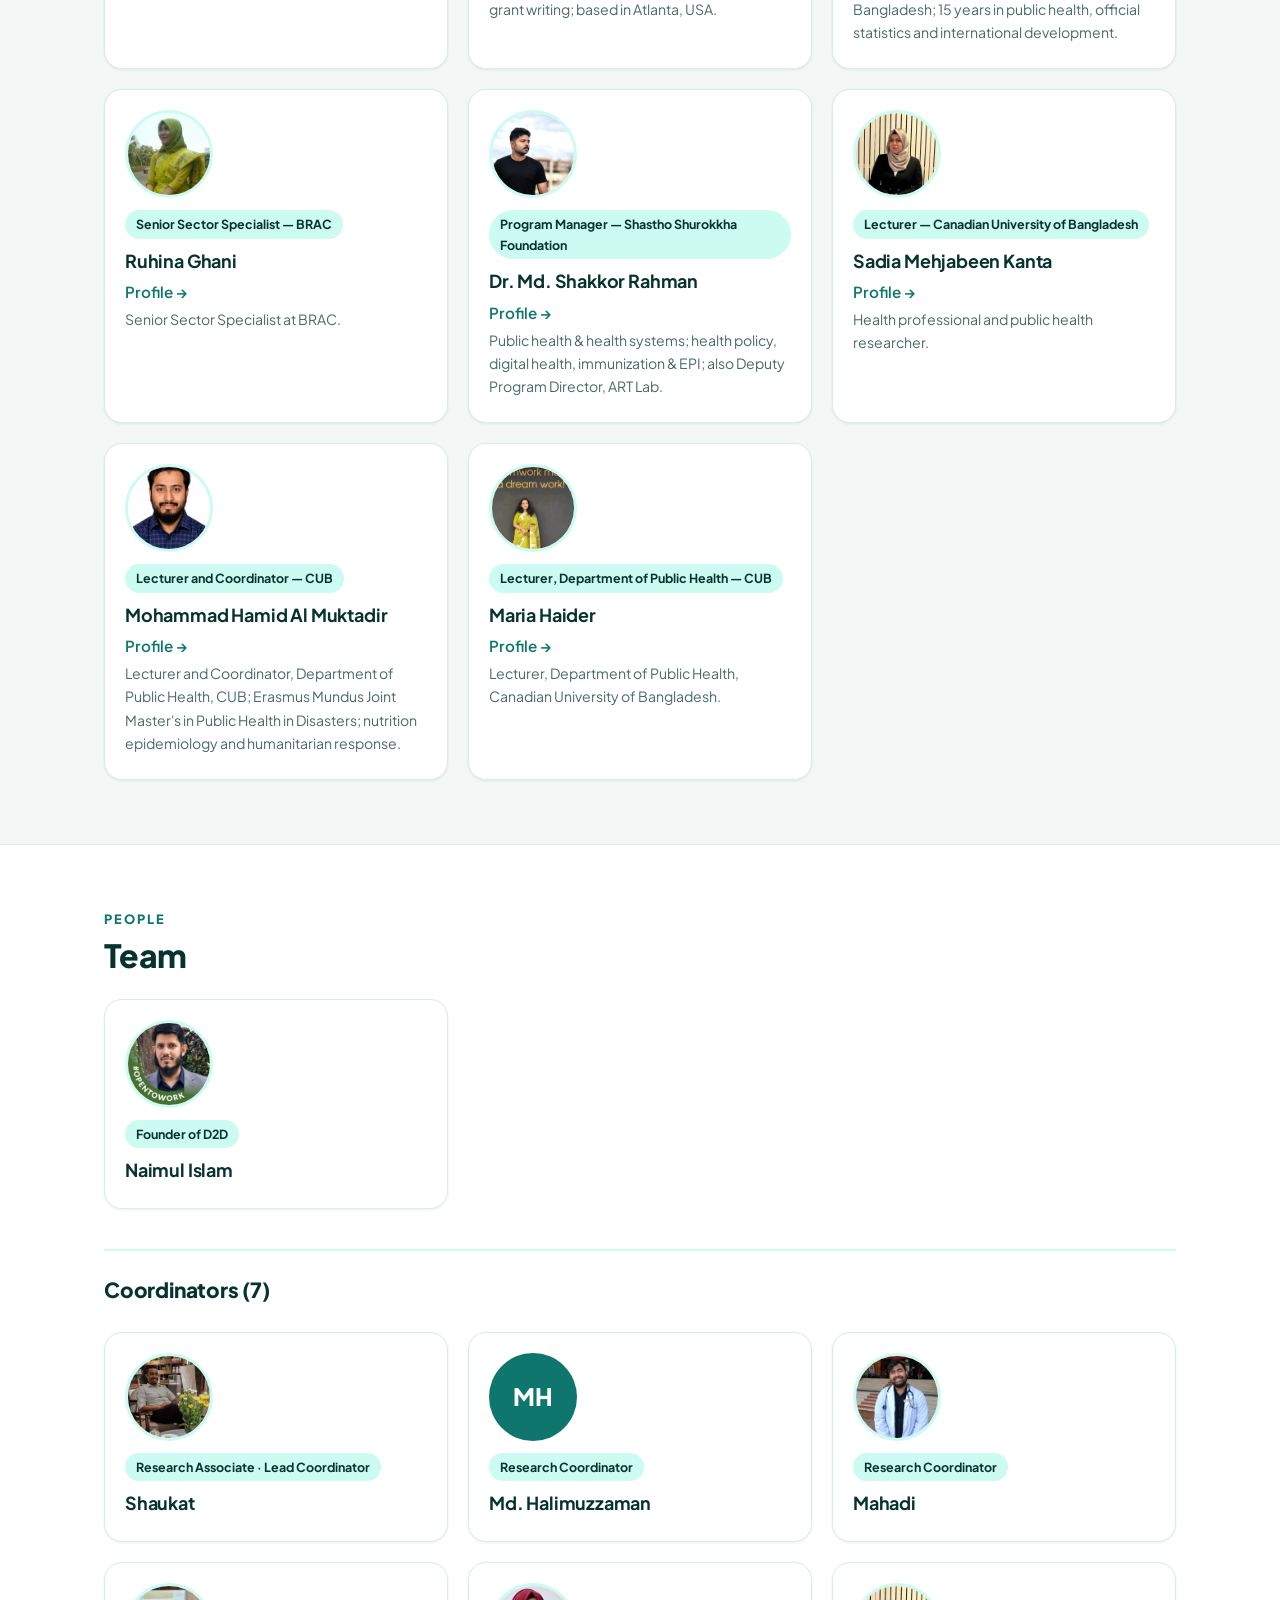
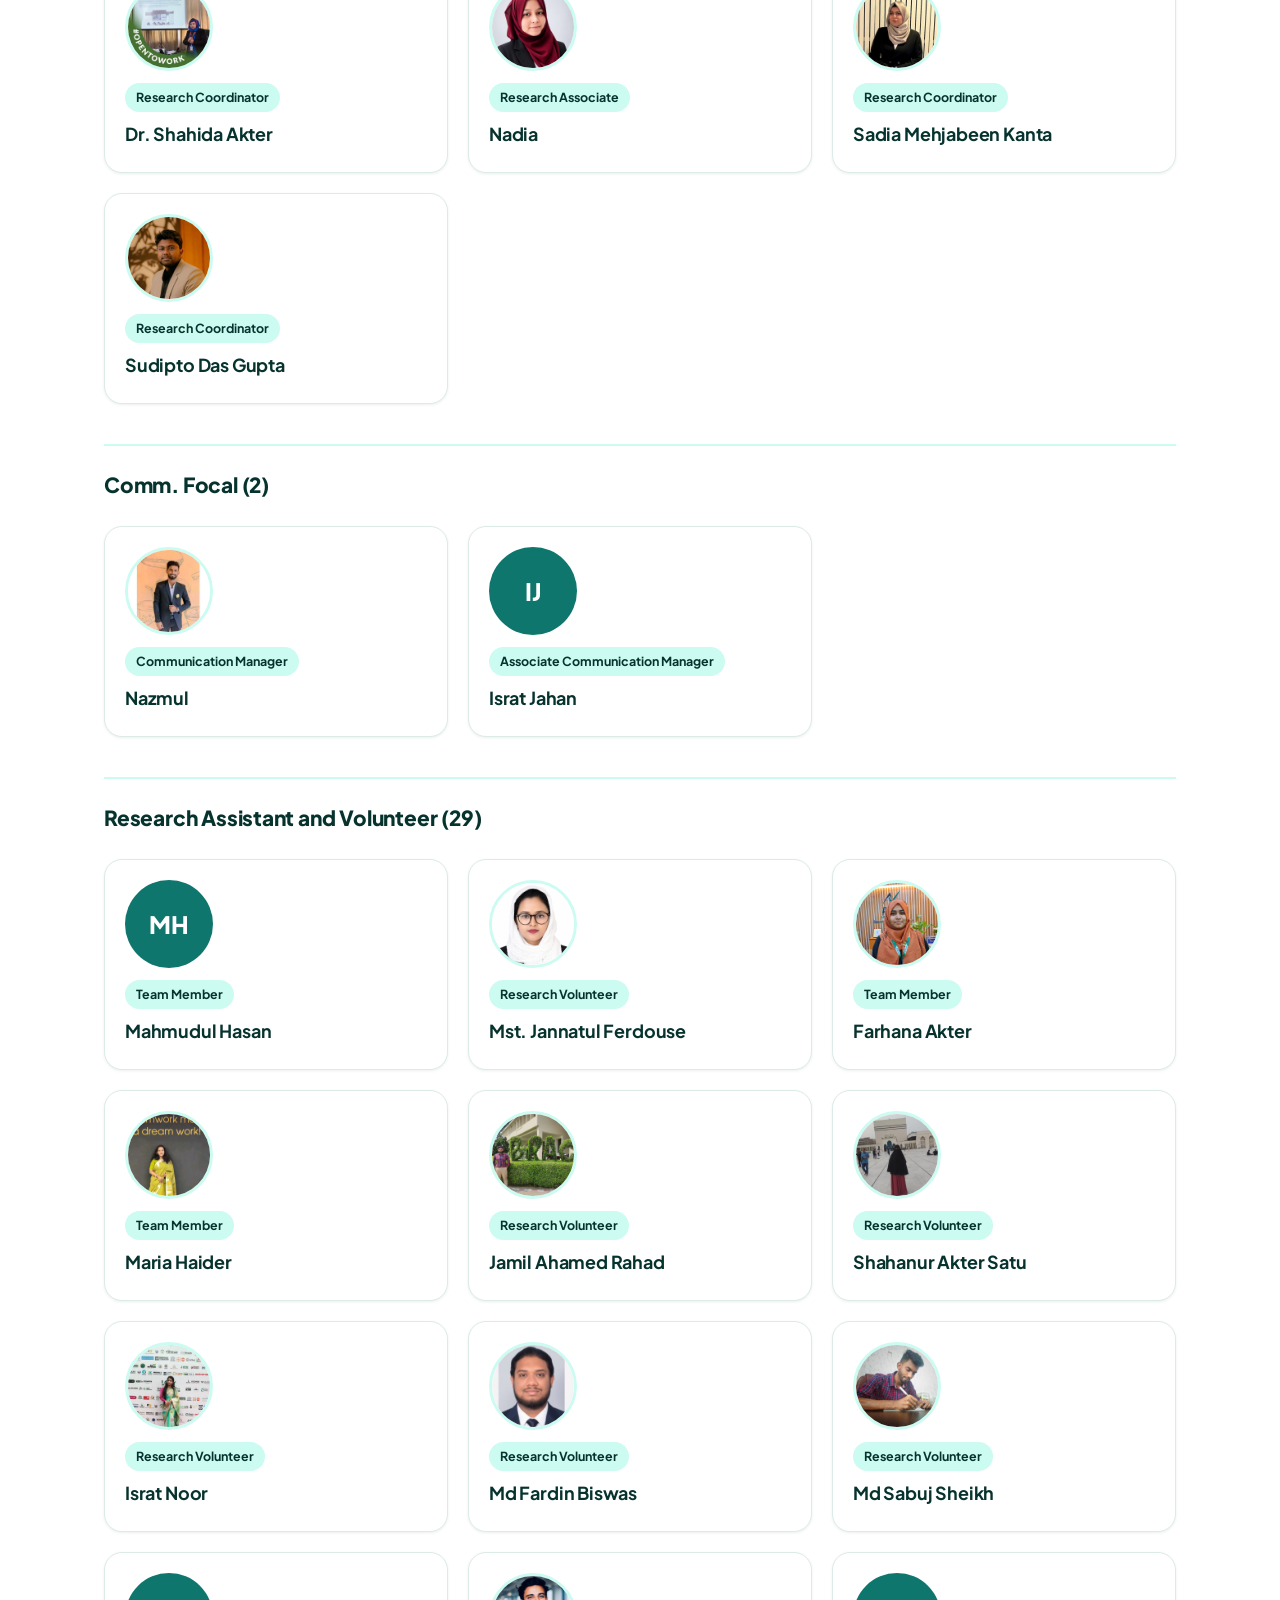
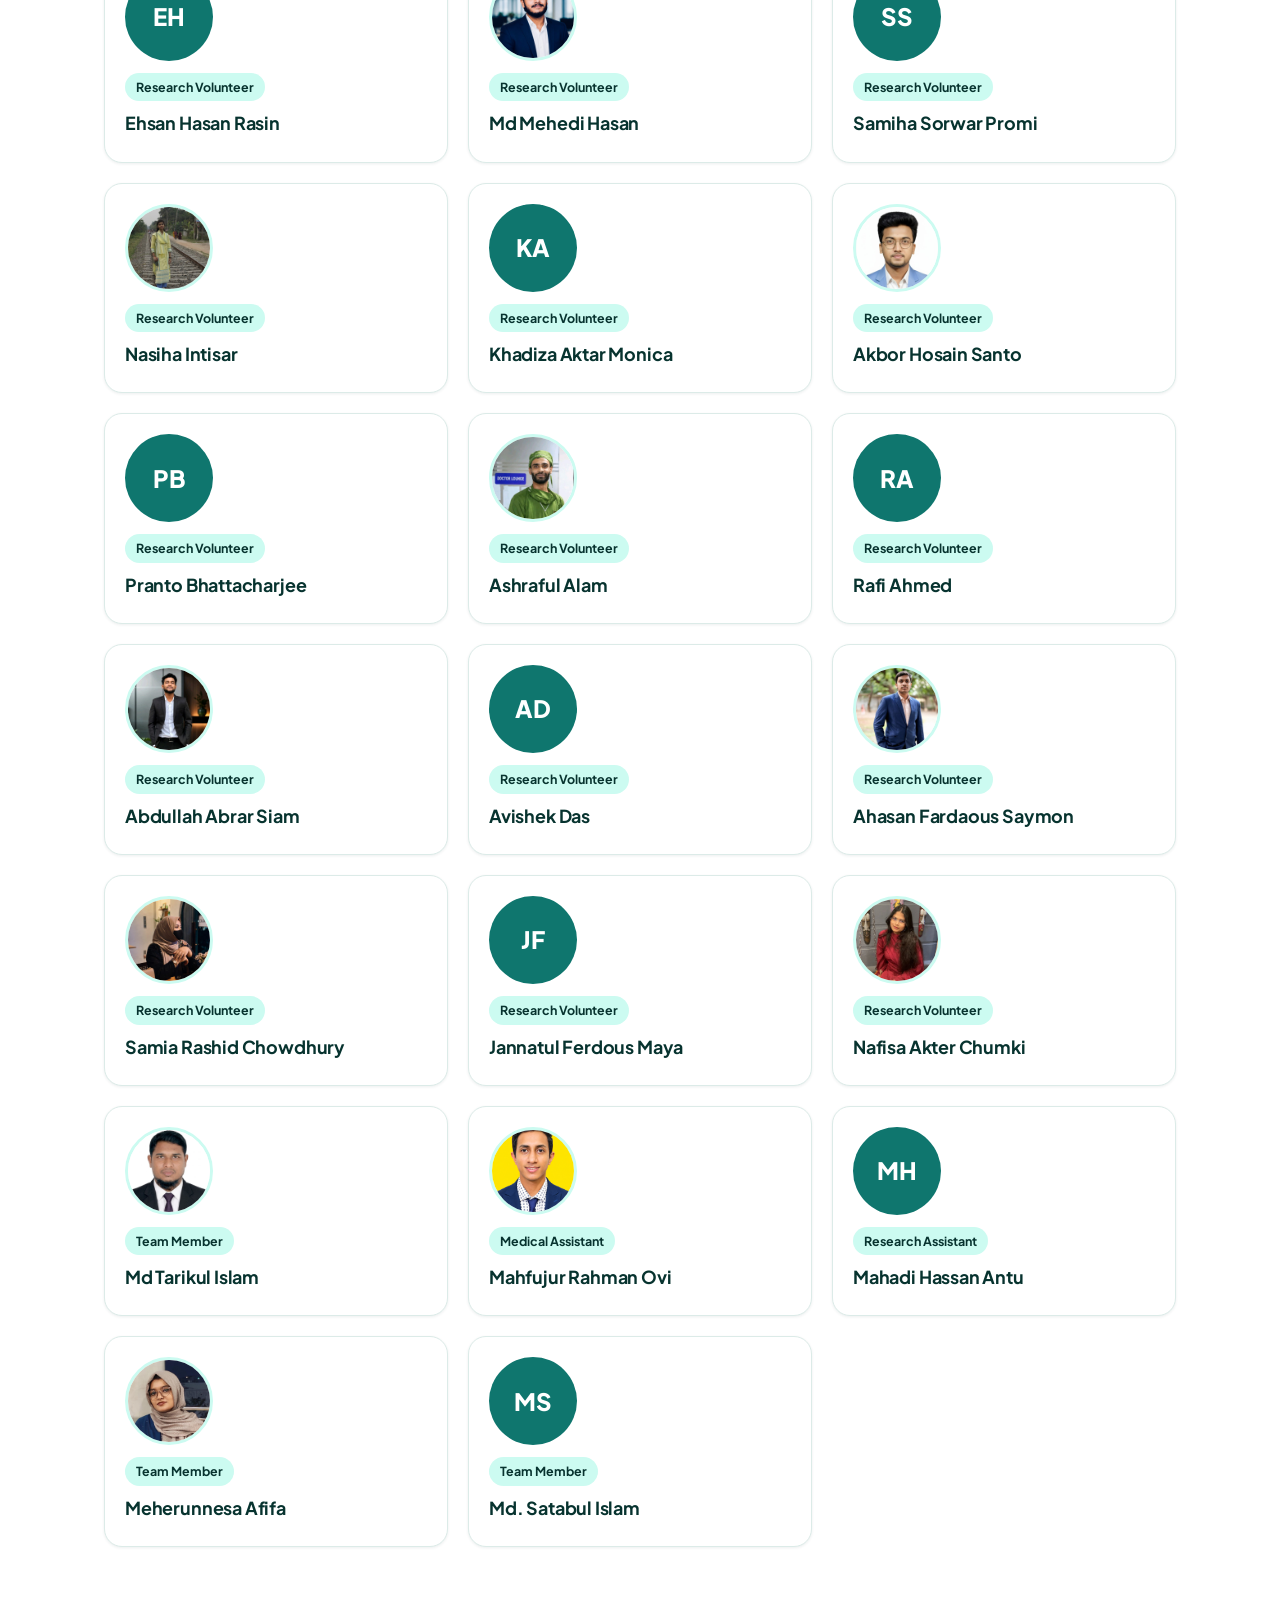
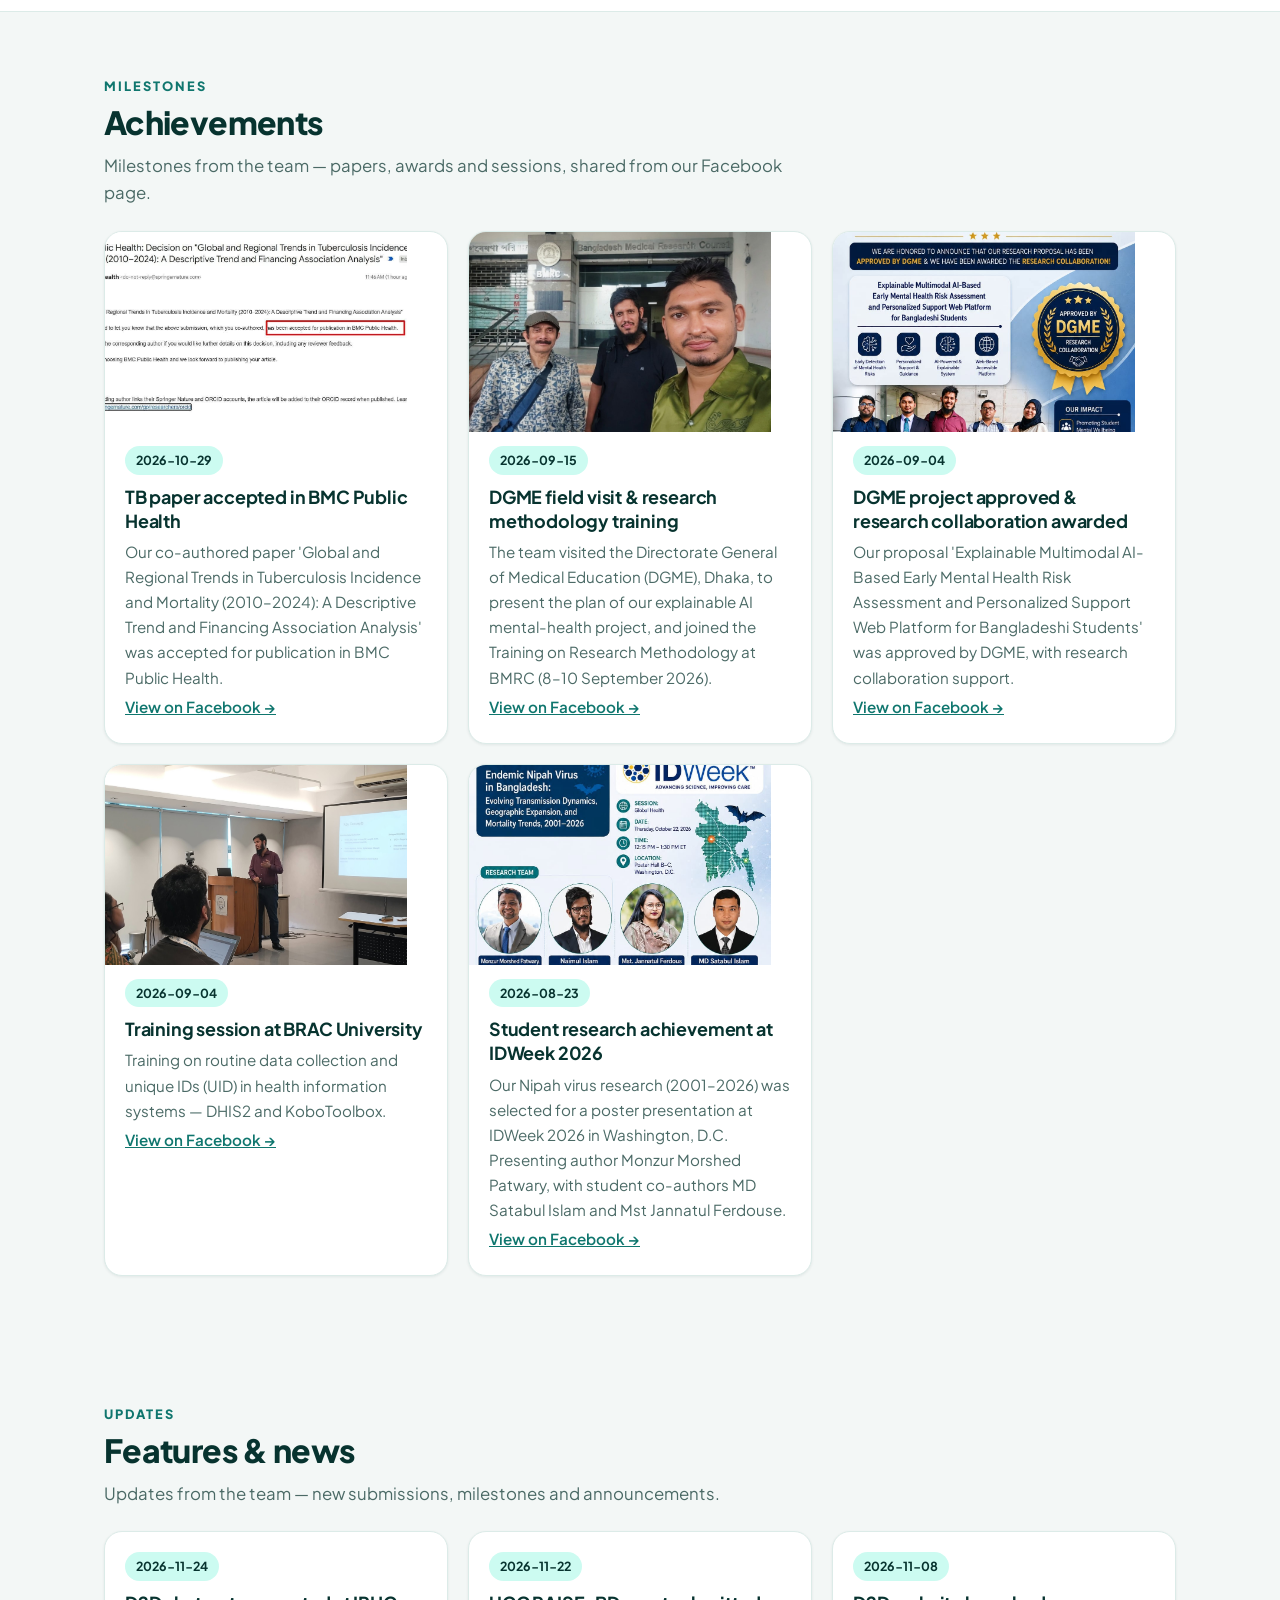
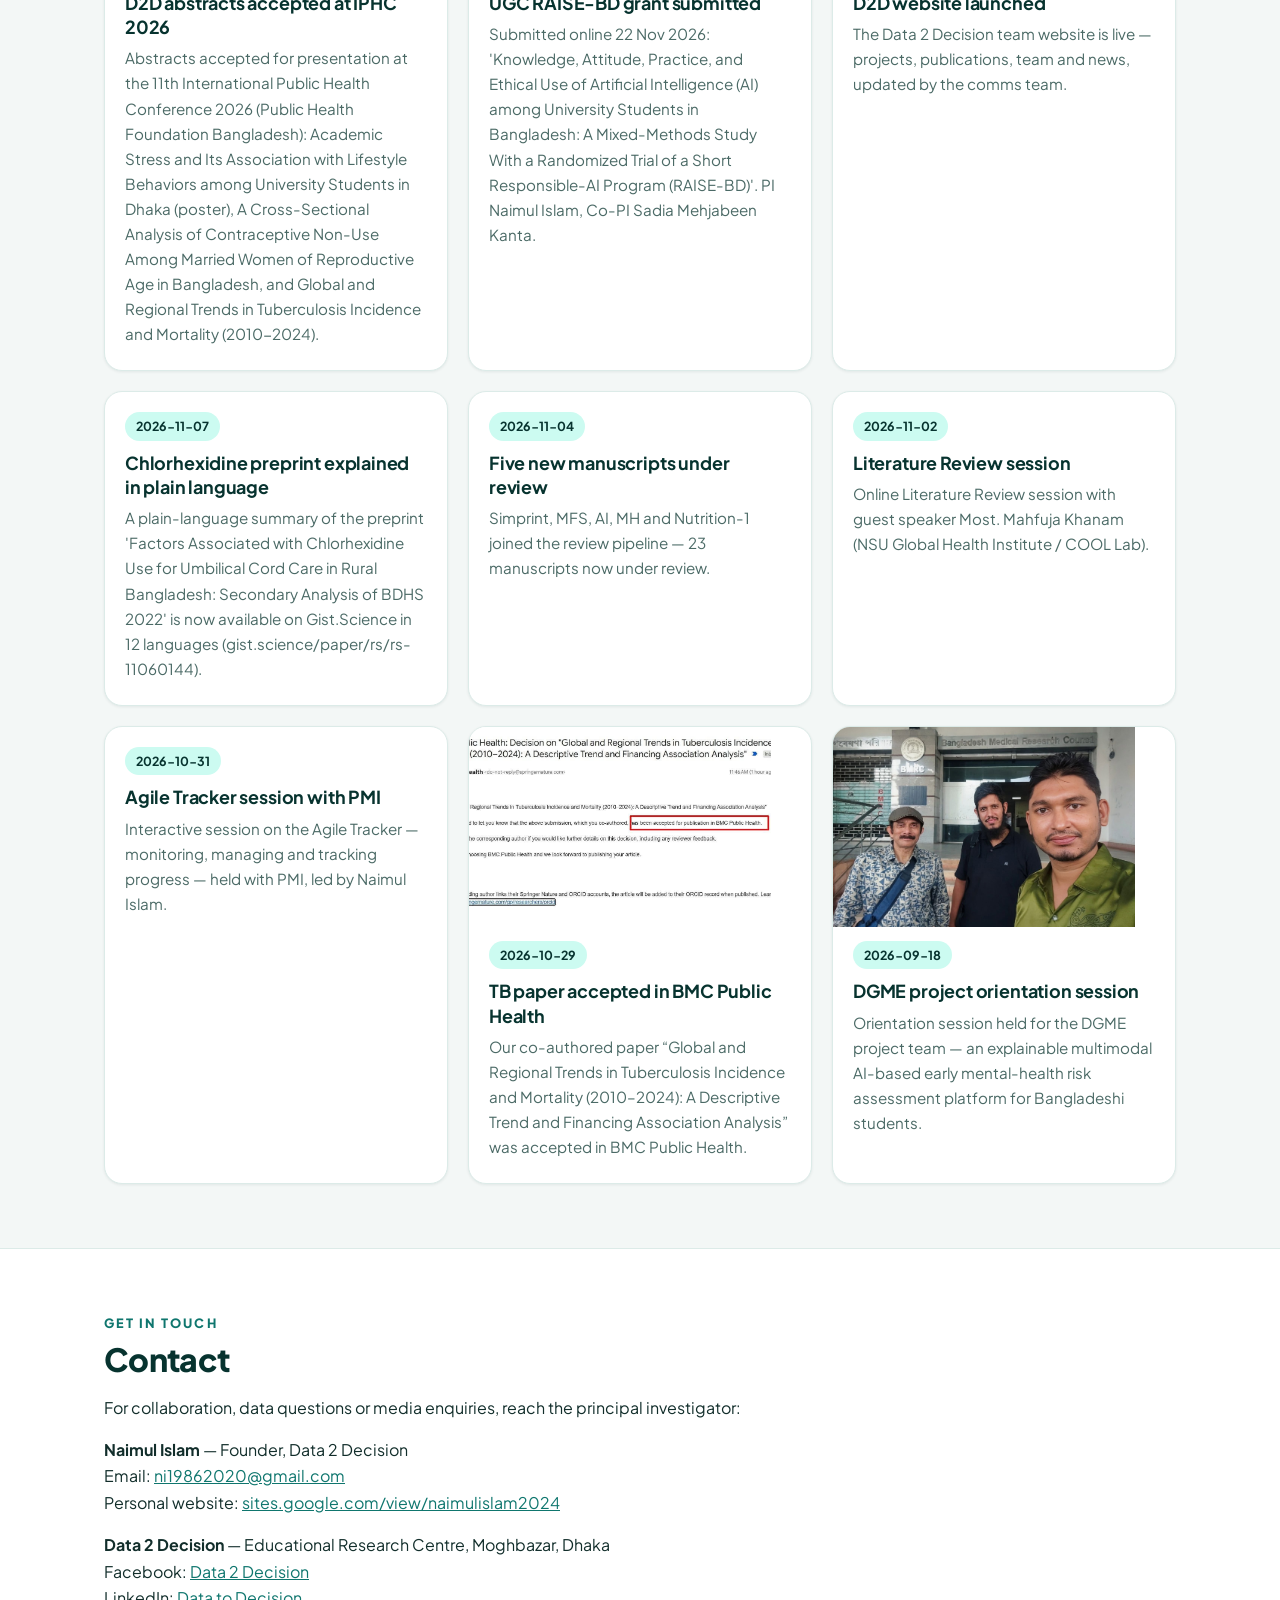
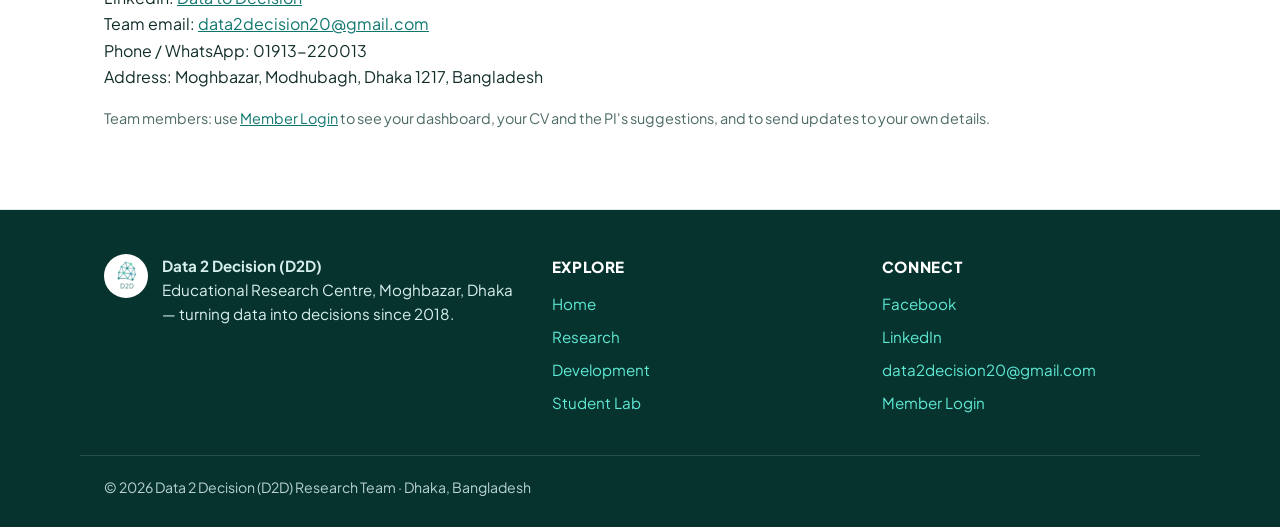
==== commit f76244ce: "Update hardcoded project count 11 to 16 in home and research pages" ====
--- a/index.html
+++ b/index.html
@@ -4,7 +4,7 @@
   <meta charset="UTF-8">
   <meta name="viewport" content="width=device-width, initial-scale=1.0">
   <title>Data 2 Decision (D2D) — Research Team</title>
-  <meta name="description" content="Data 2 Decision (D2D) is a research team turning data into decisions — 11 active projects, weekly sprints, and a growing publication pipeline.">
+  <meta name="description" content="Data 2 Decision (D2D) is a research team turning data into decisions — 16 active projects, weekly sprints, and a growing publication pipeline.">
   <link rel="icon" type="image/png" href="assets/logo.png">
   <link rel="stylesheet" href="styles.css">
   <link rel="preconnect" href="https://fonts.googleapis.com">
@@ -74,7 +74,7 @@
           <article class="card">
             <span class="tag">Research</span>
             <h3>Research</h3>
-            <p>11 active projects and 23 manuscripts under review — from MICS data and Rohingya health to mental health and day care.</p>
+            <p>16 active projects and 23 manuscripts under review — from MICS data and Rohingya health to mental health and day care.</p>
             <p><a href="research.html">Explore the research →</a></p>
           </article>
           <article class="card">
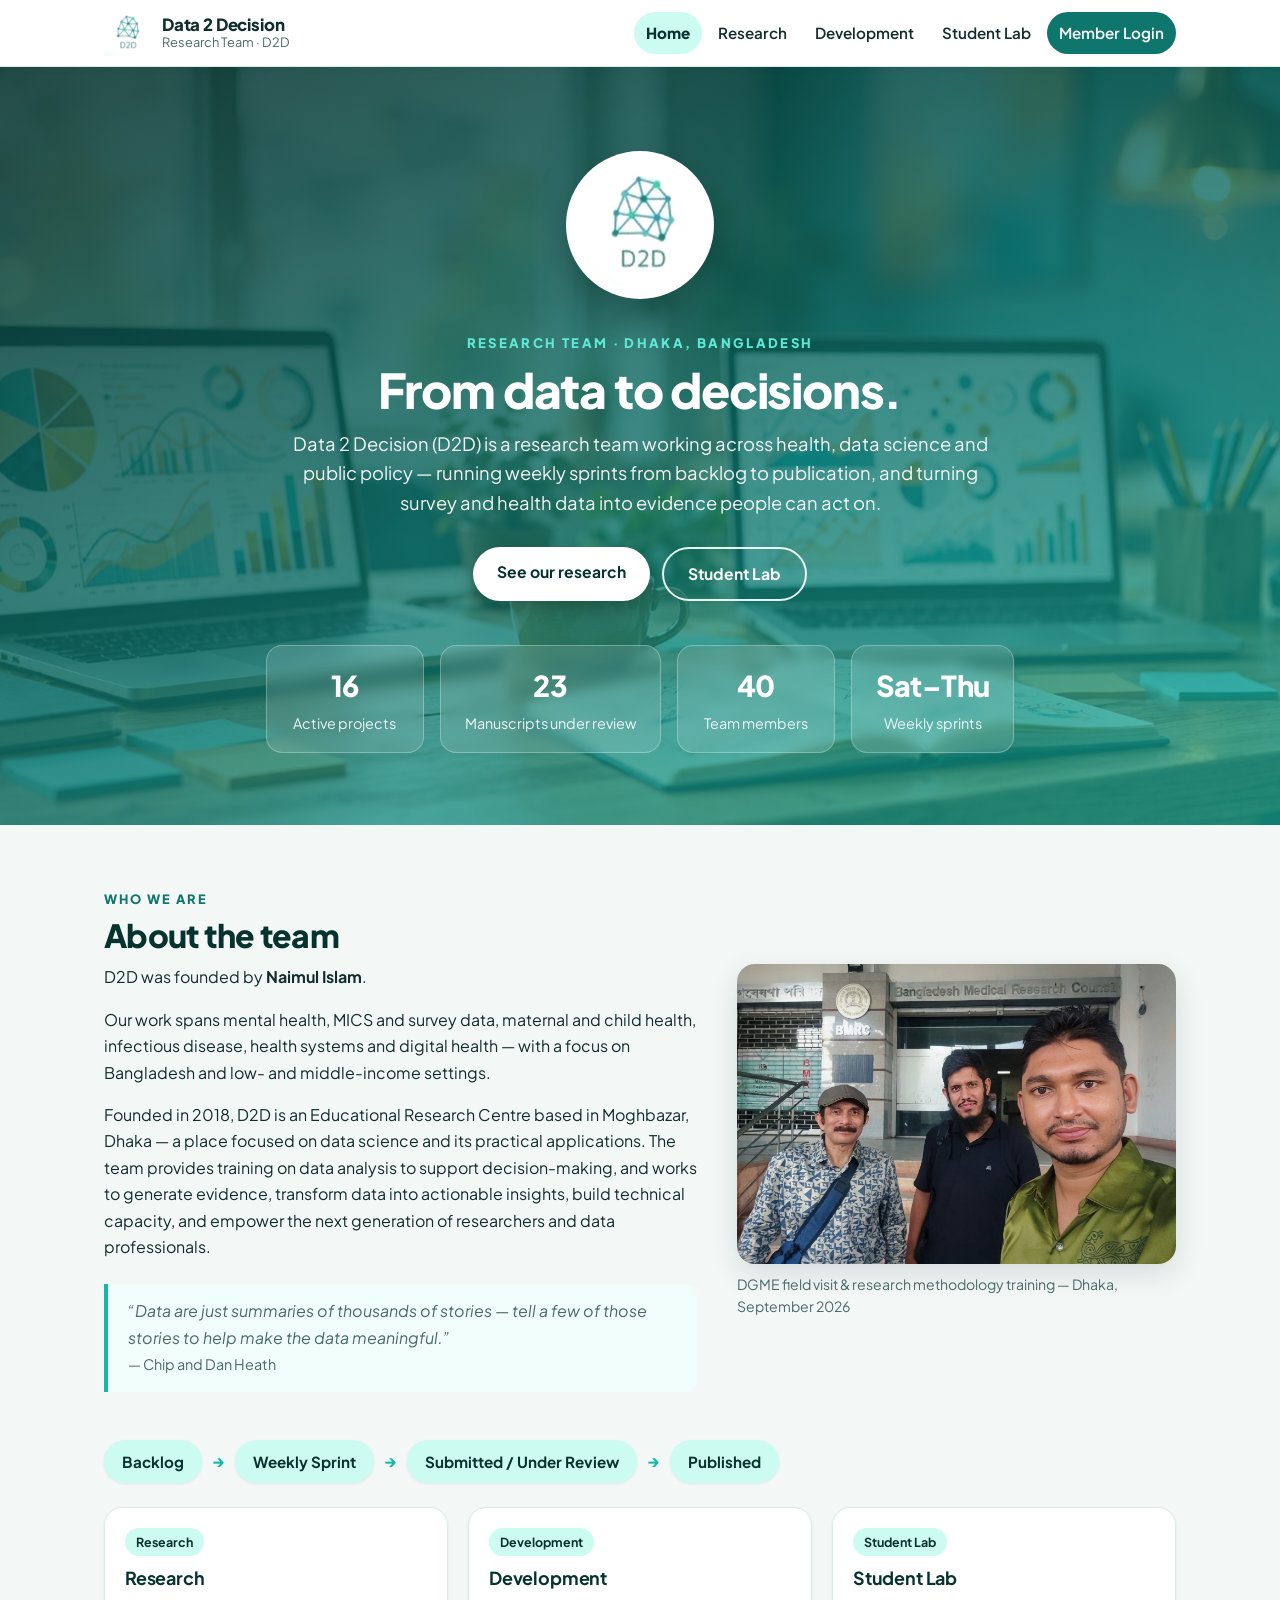
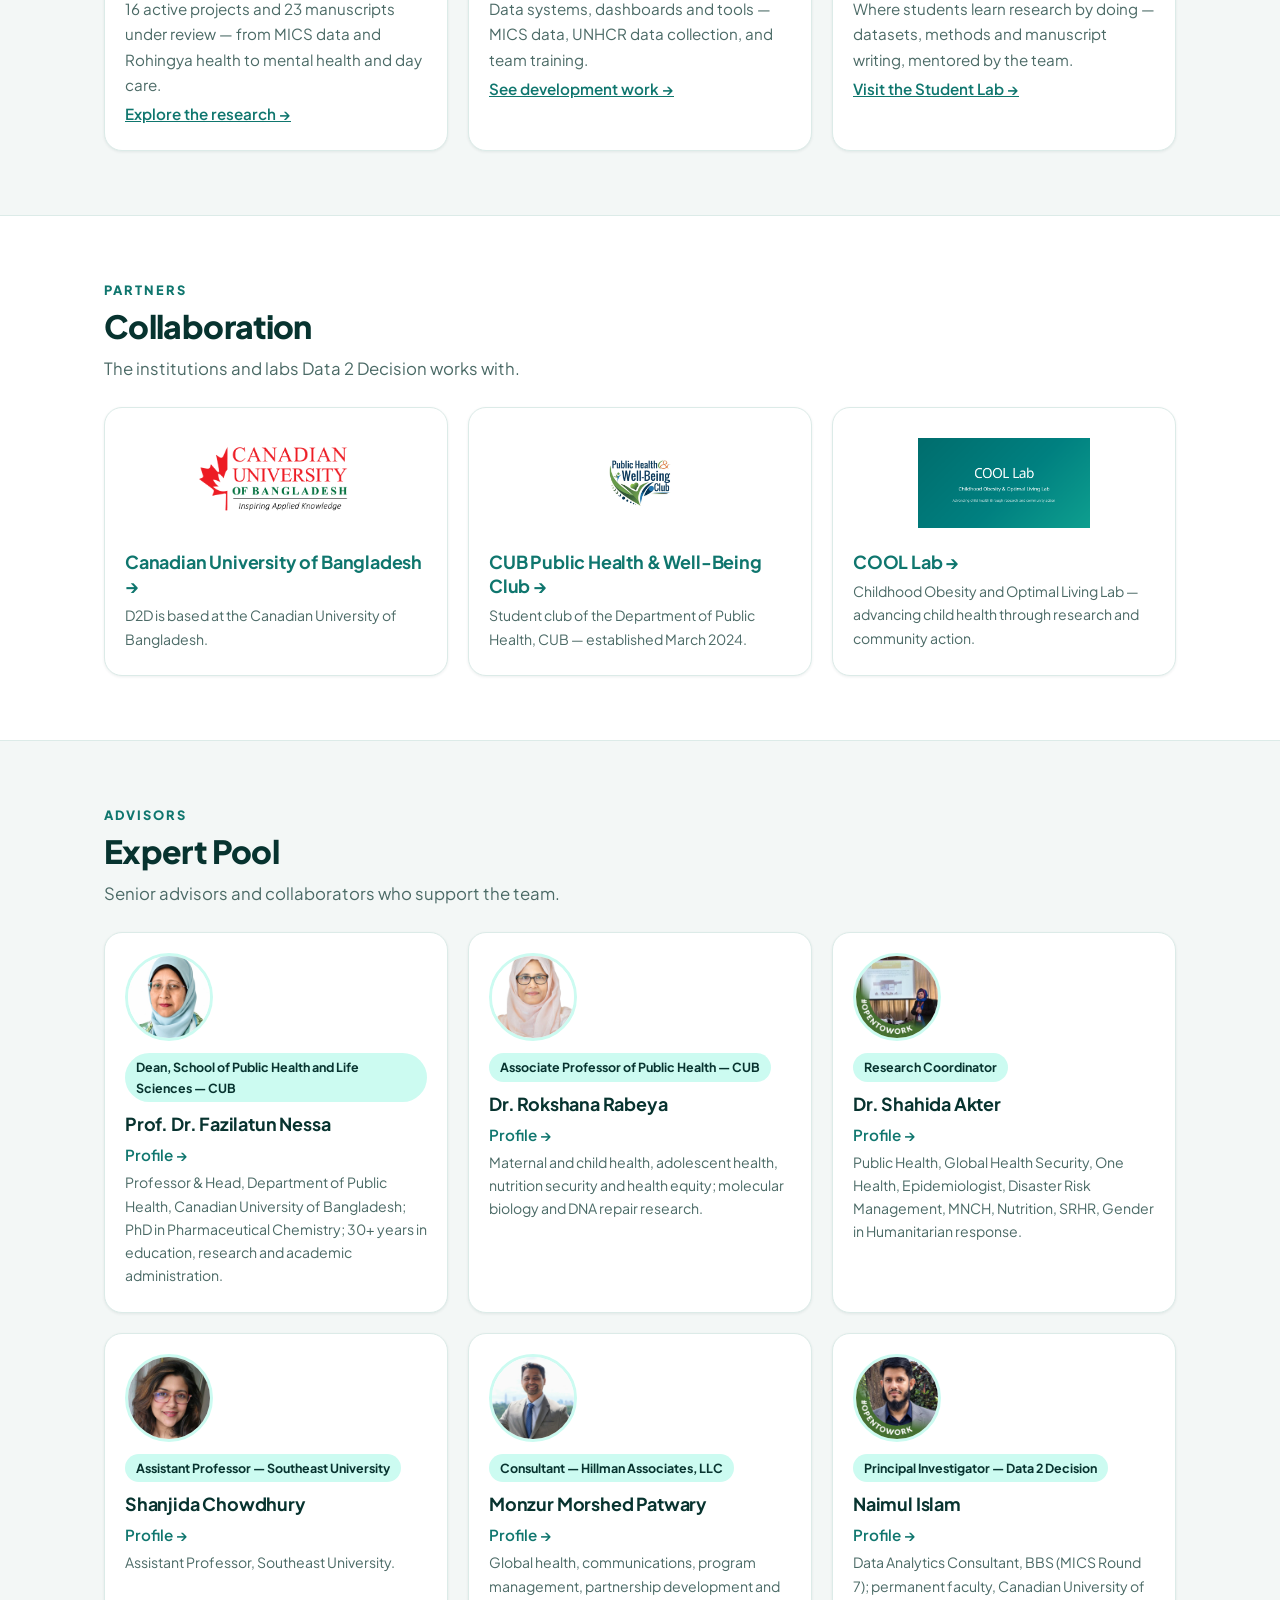
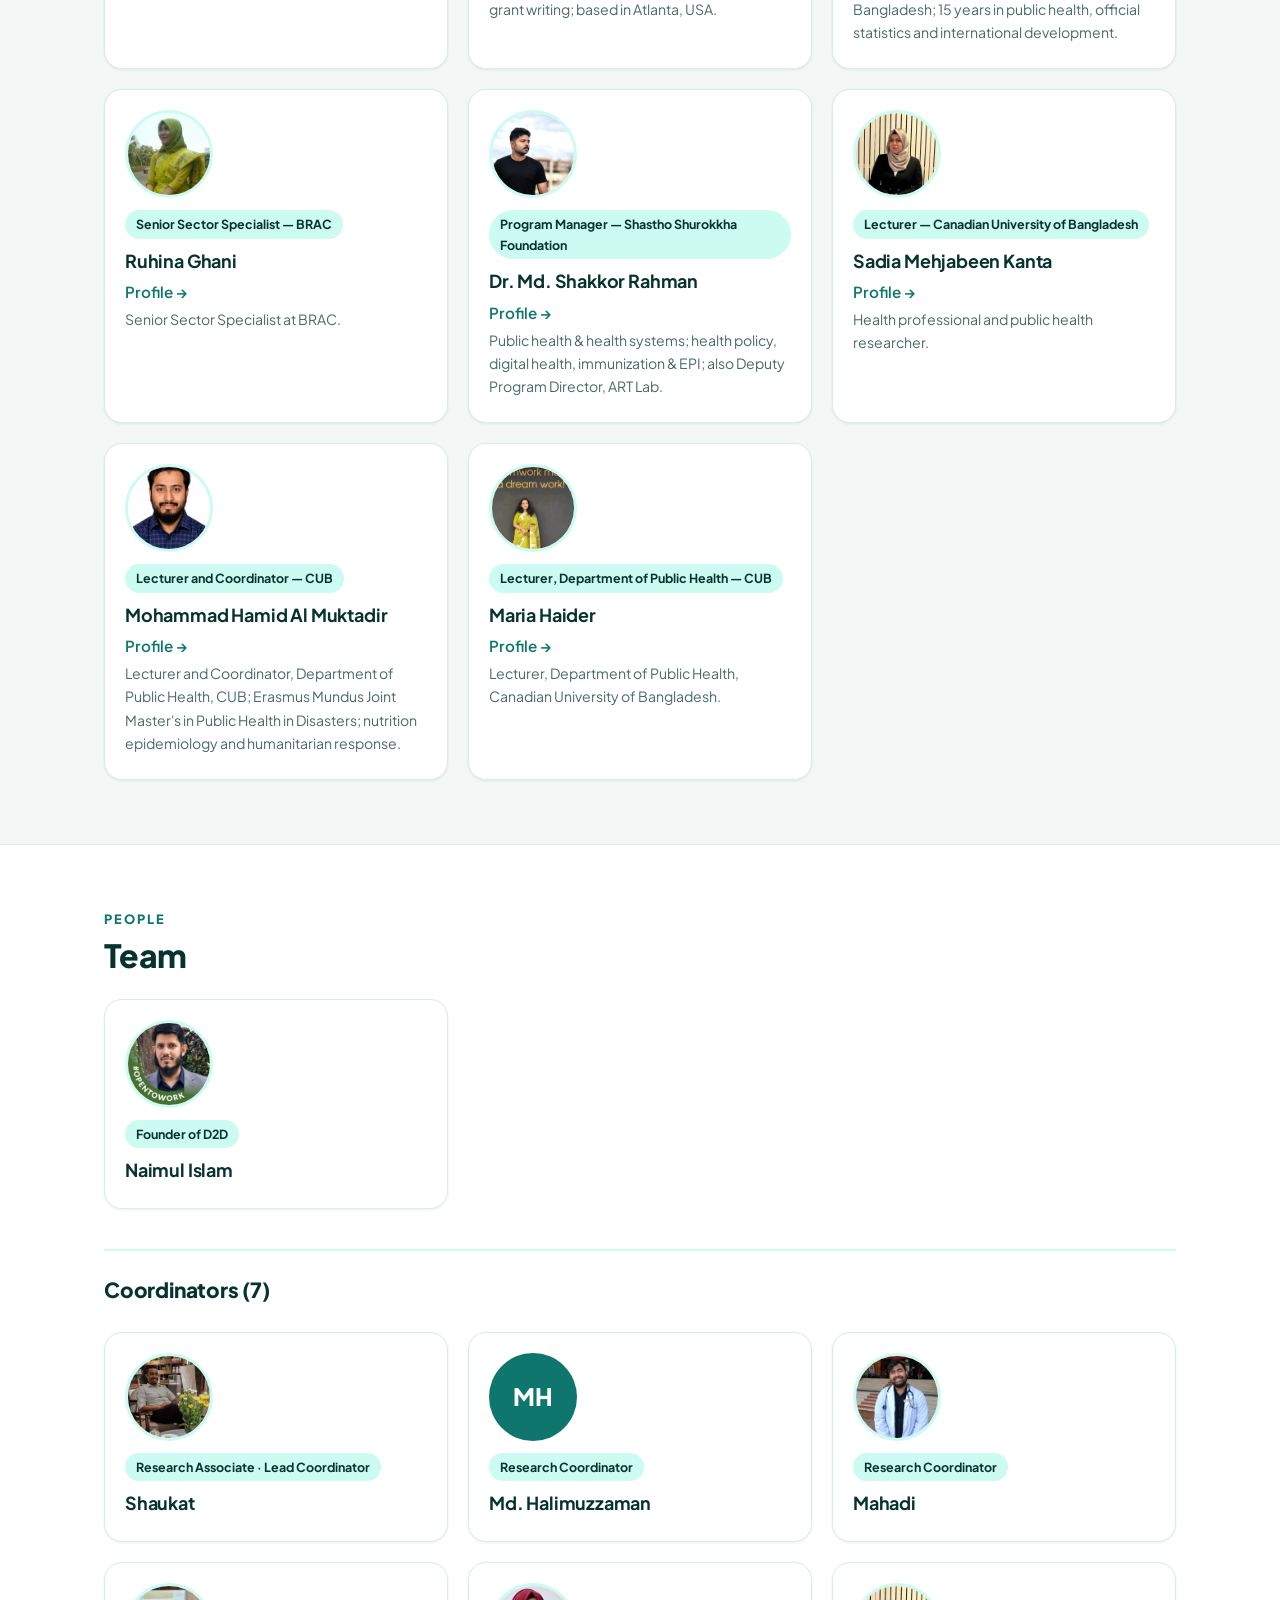
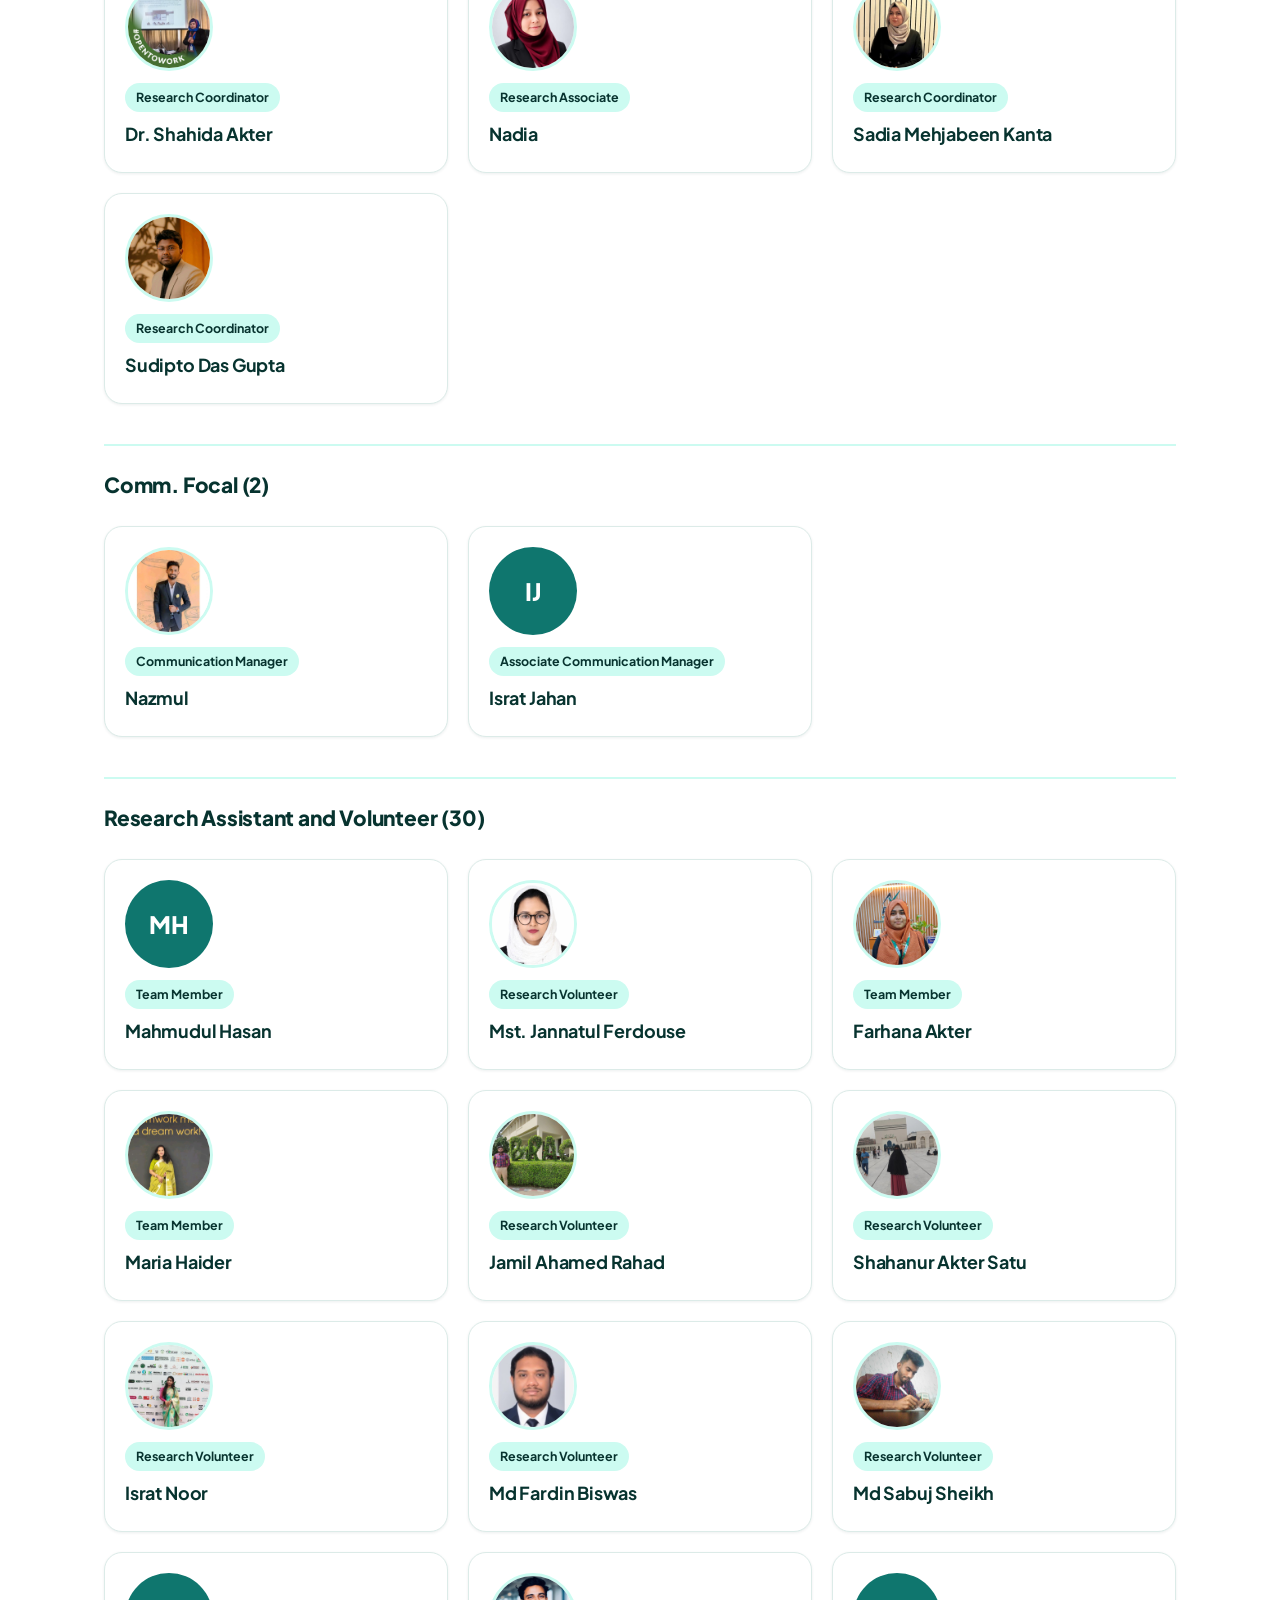
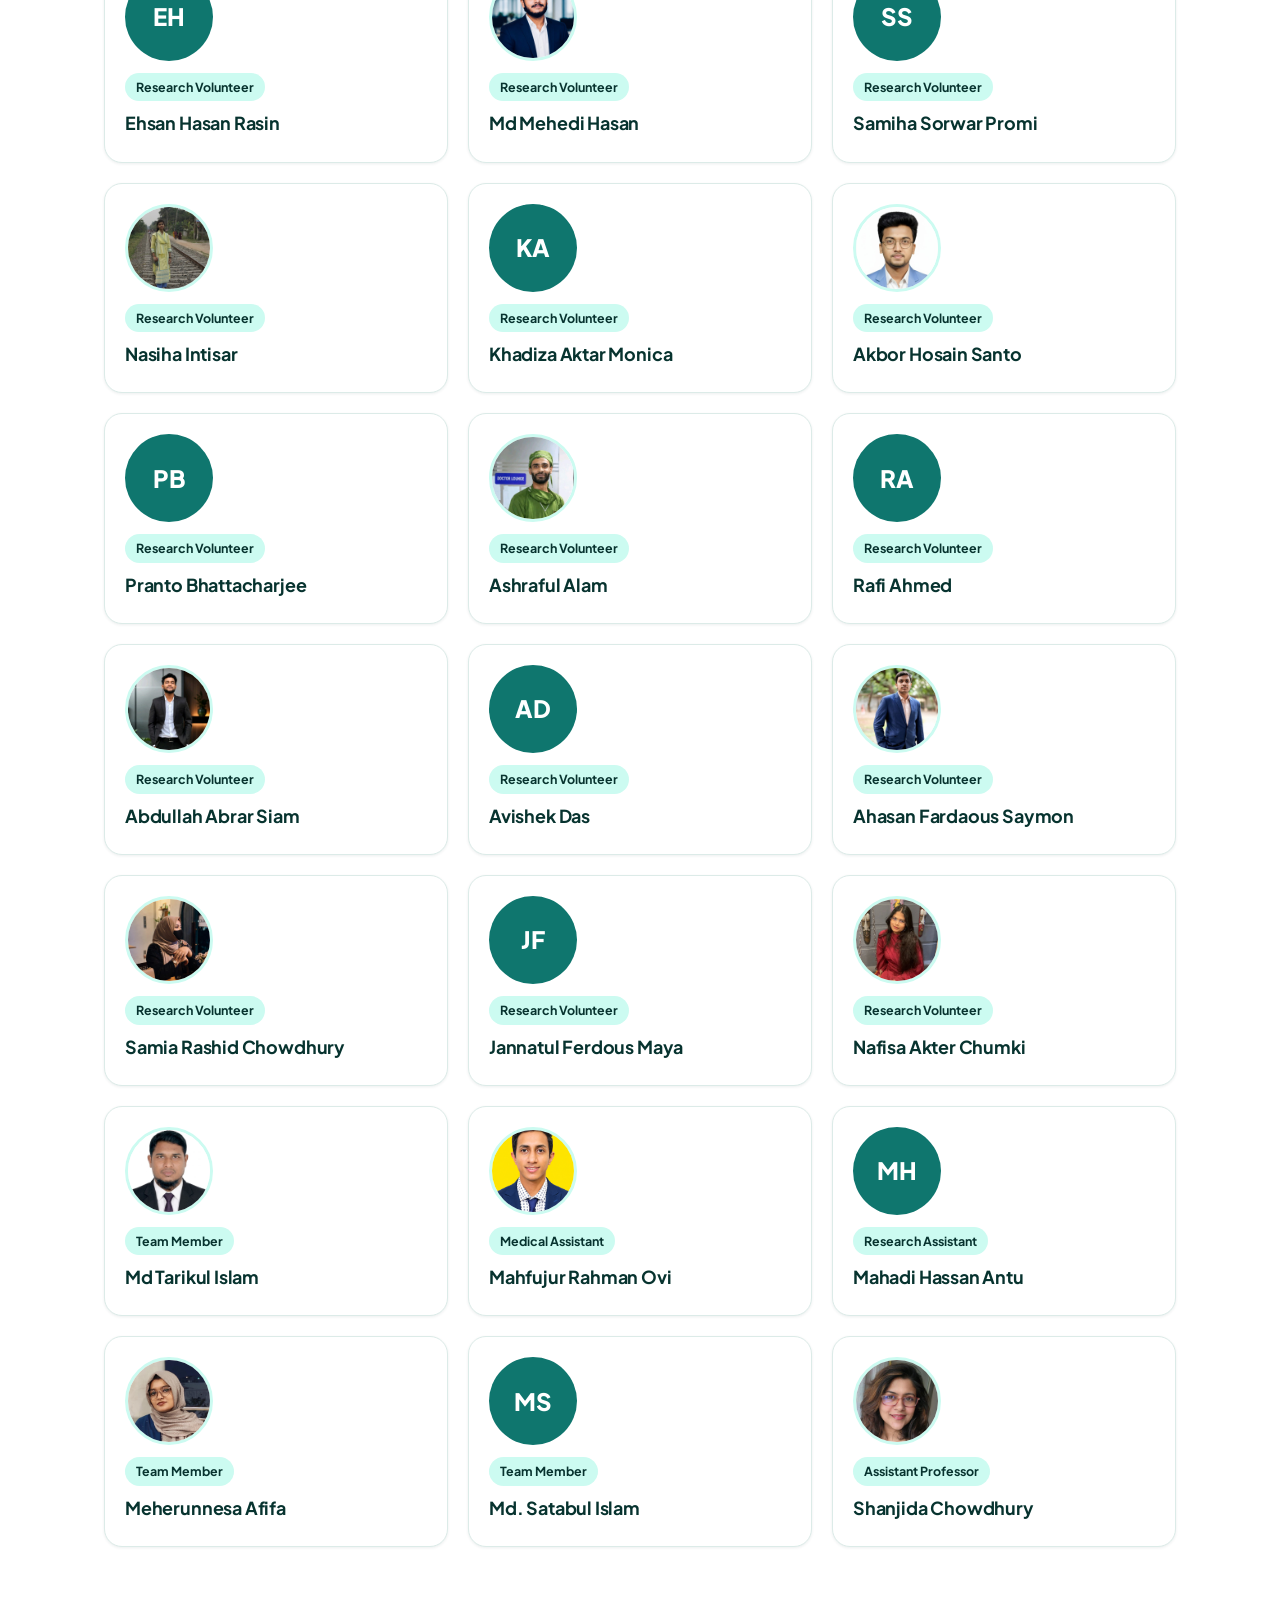
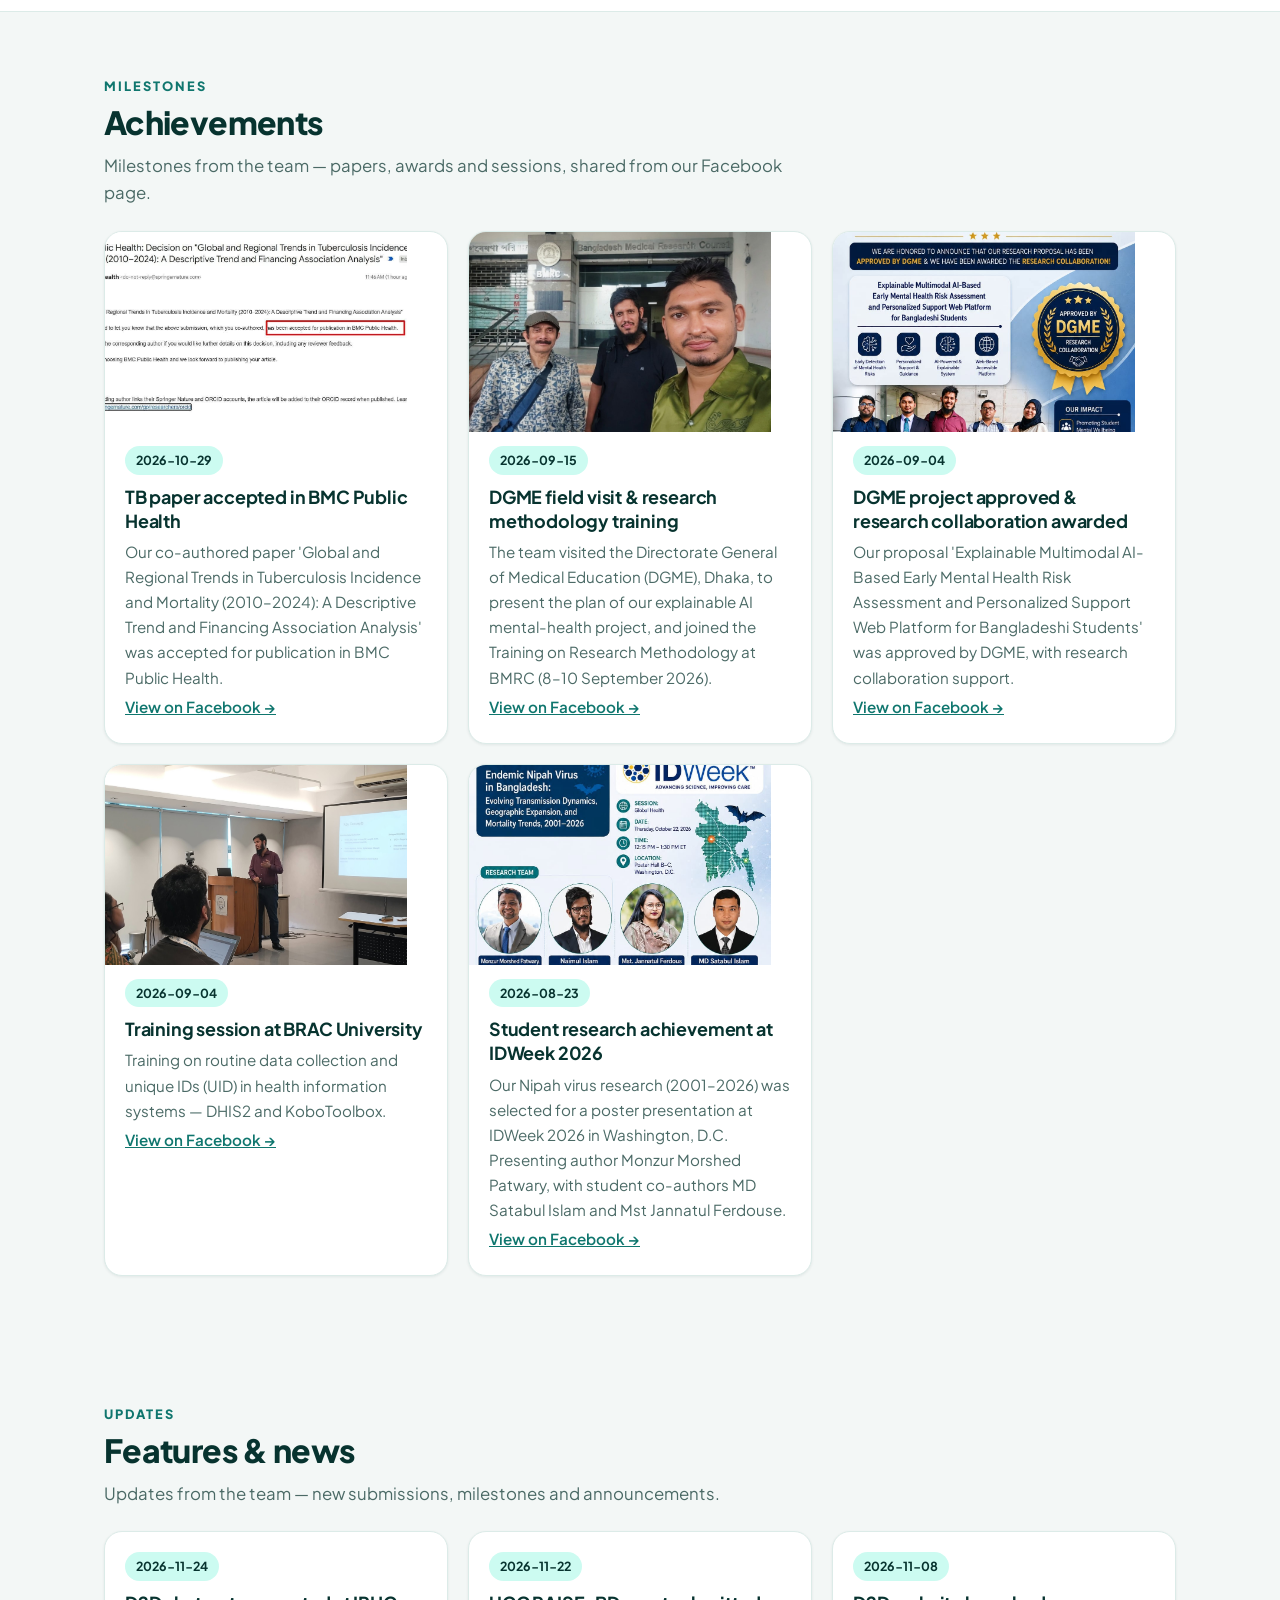
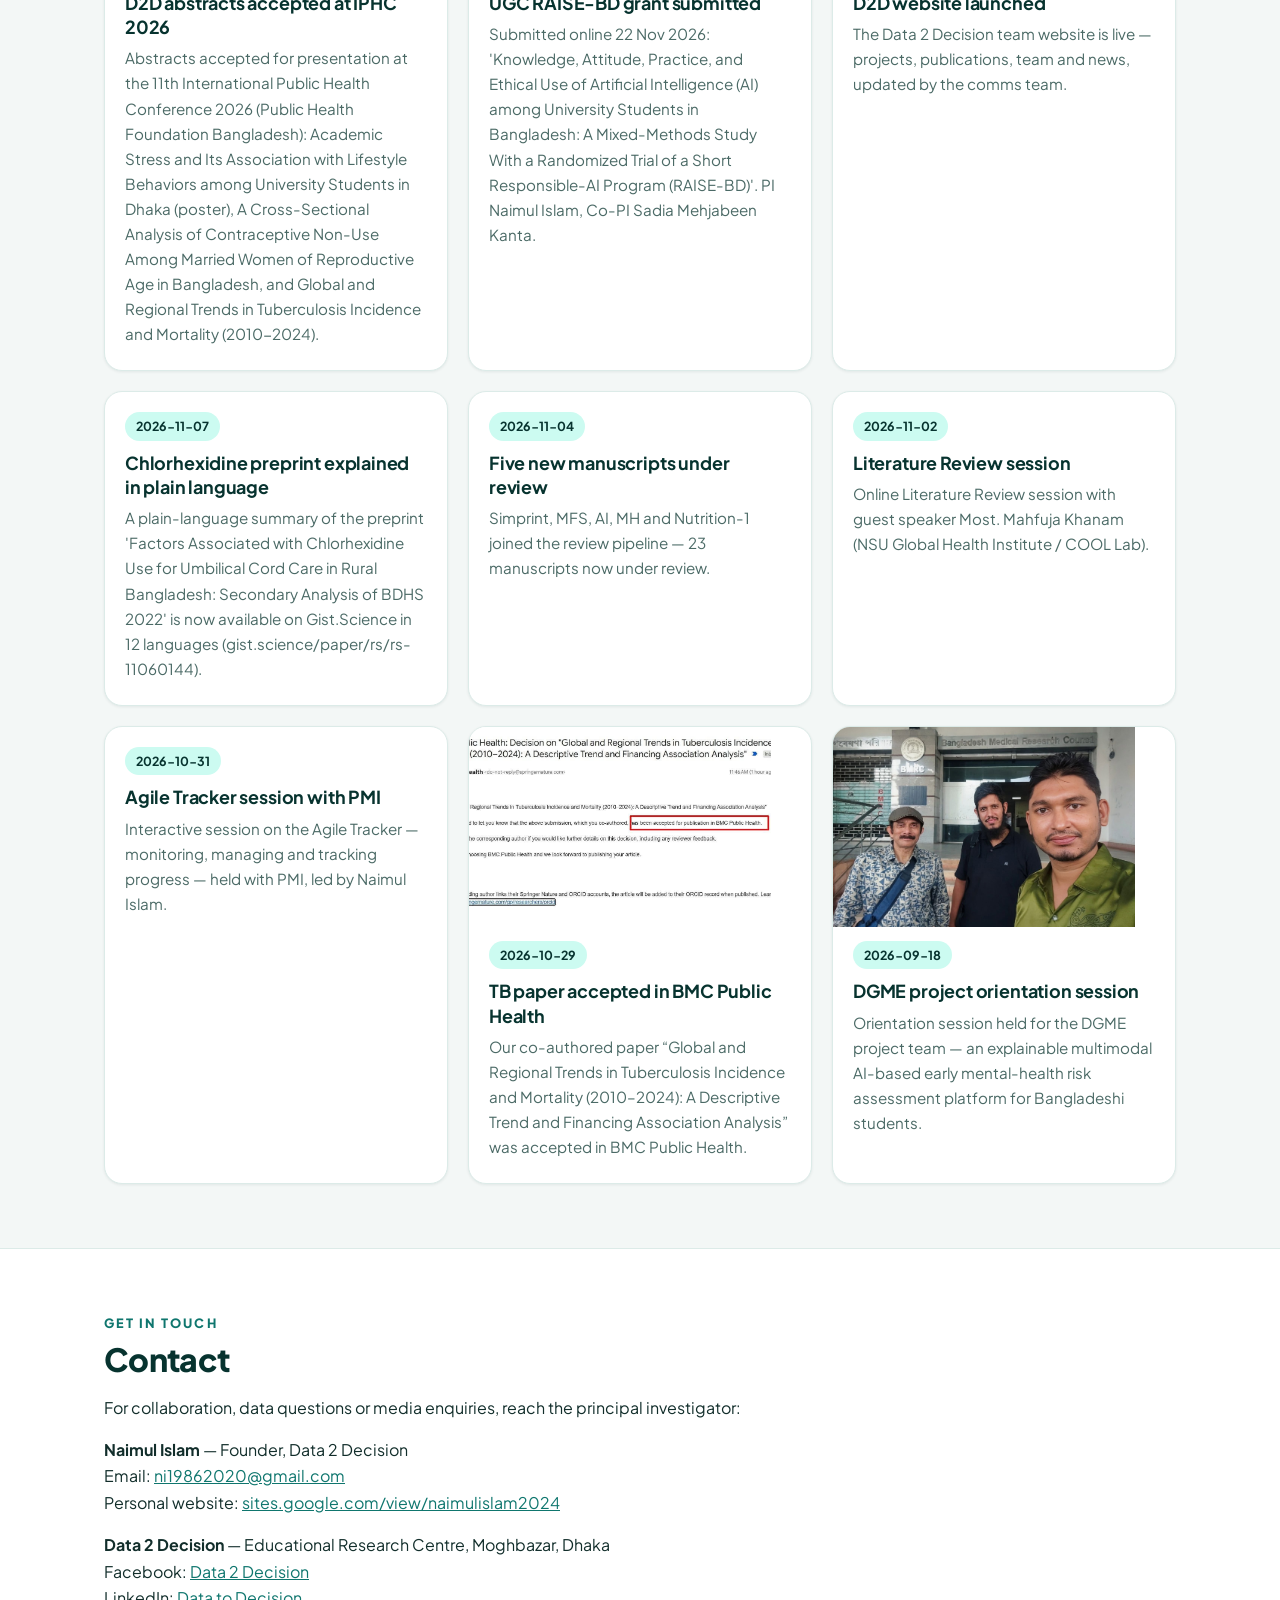
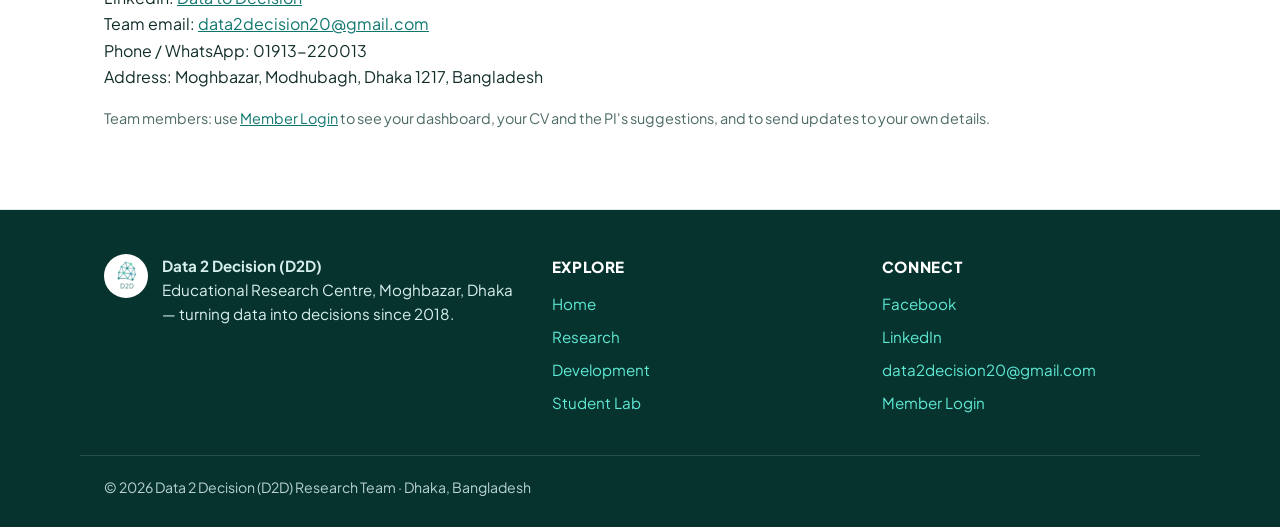
==== commit 1efb34a6: "Add Shanjida Chowdhury to team page" ====
--- a/index.html
+++ b/index.html
@@ -42,7 +42,7 @@
         <div class="stats">
           <div class="stat"><span class="stat-num" id="stat-projects">11</span><span class="stat-label">Active projects</span></div>
           <div class="stat"><span class="stat-num" id="stat-review">23</span><span class="stat-label">Manuscripts under review</span></div>
-          <div class="stat"><span class="stat-num">39</span><span class="stat-label">Team members</span></div>
+          <div class="stat"><span class="stat-num">40</span><span class="stat-label">Team members</span></div>
           <div class="stat"><span class="stat-num">Sat–Thu</span><span class="stat-label">Weekly sprints</span></div>
         </div>
       </div>
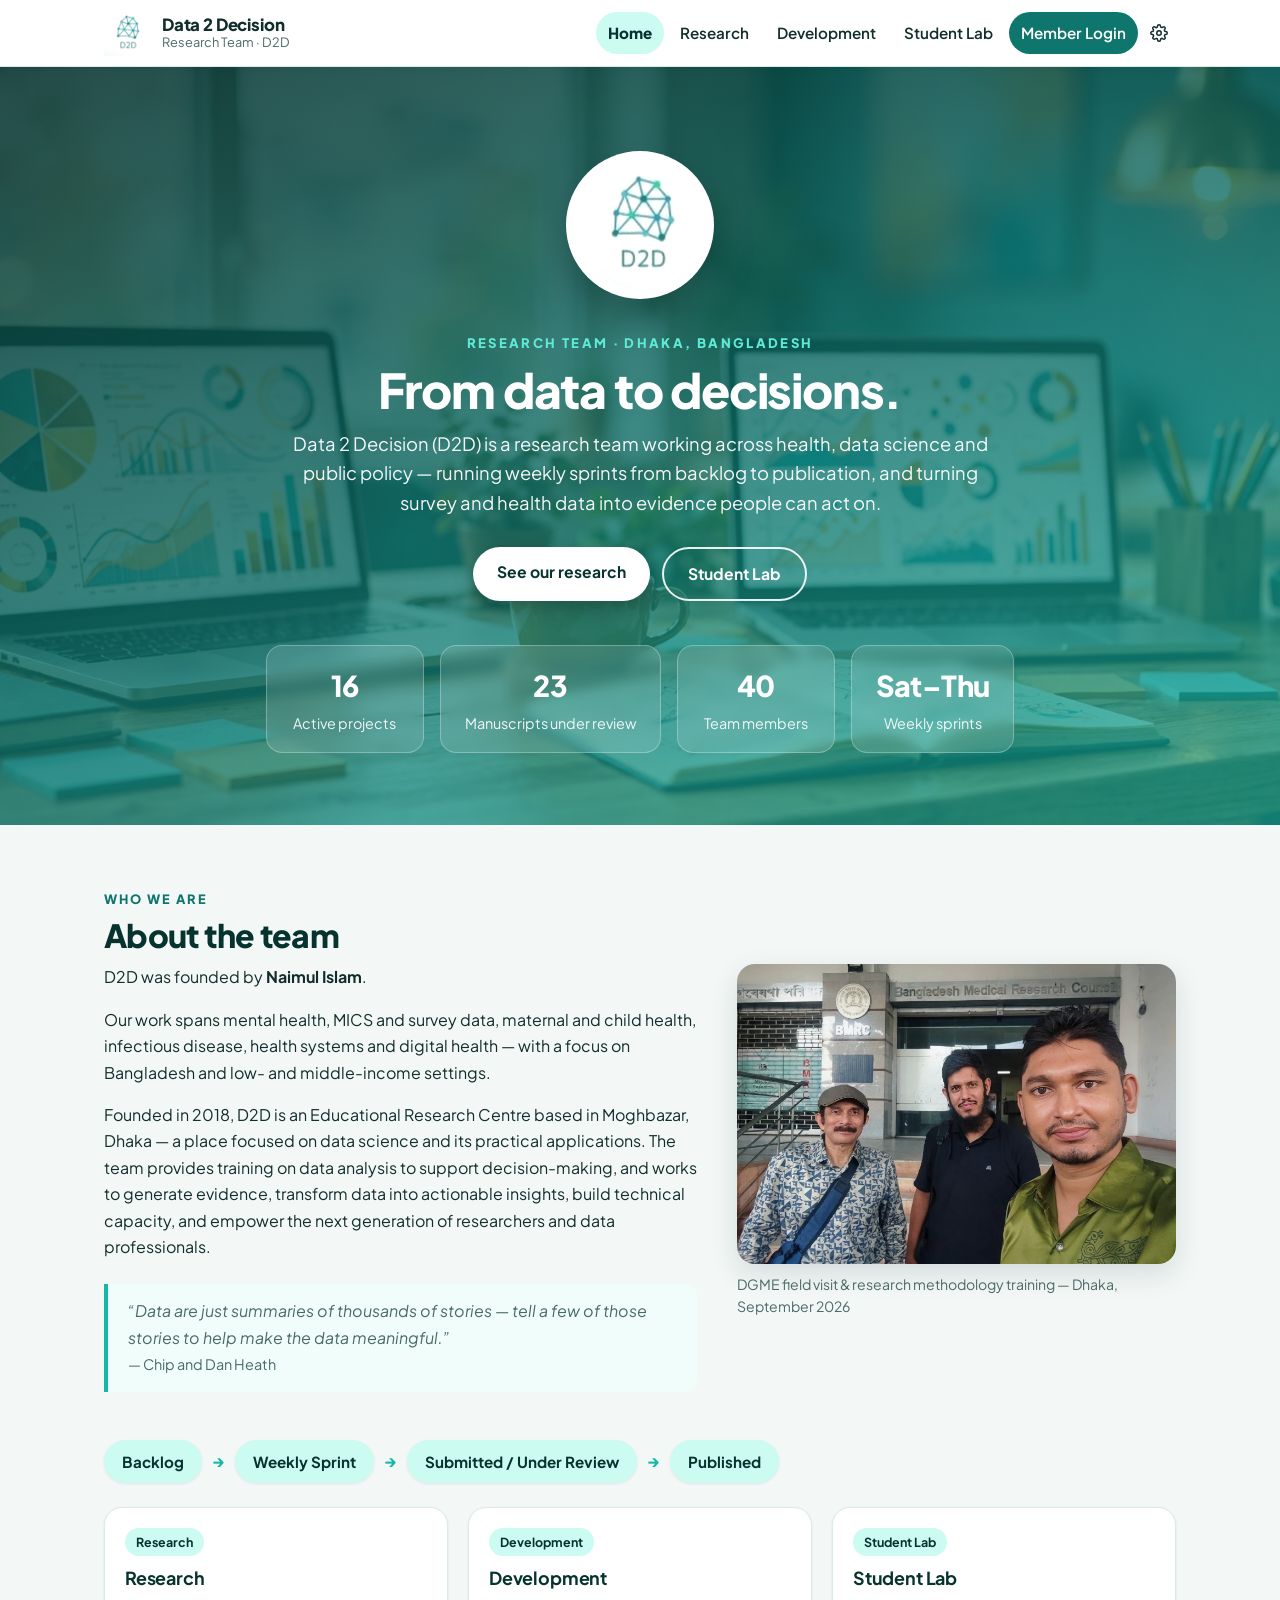
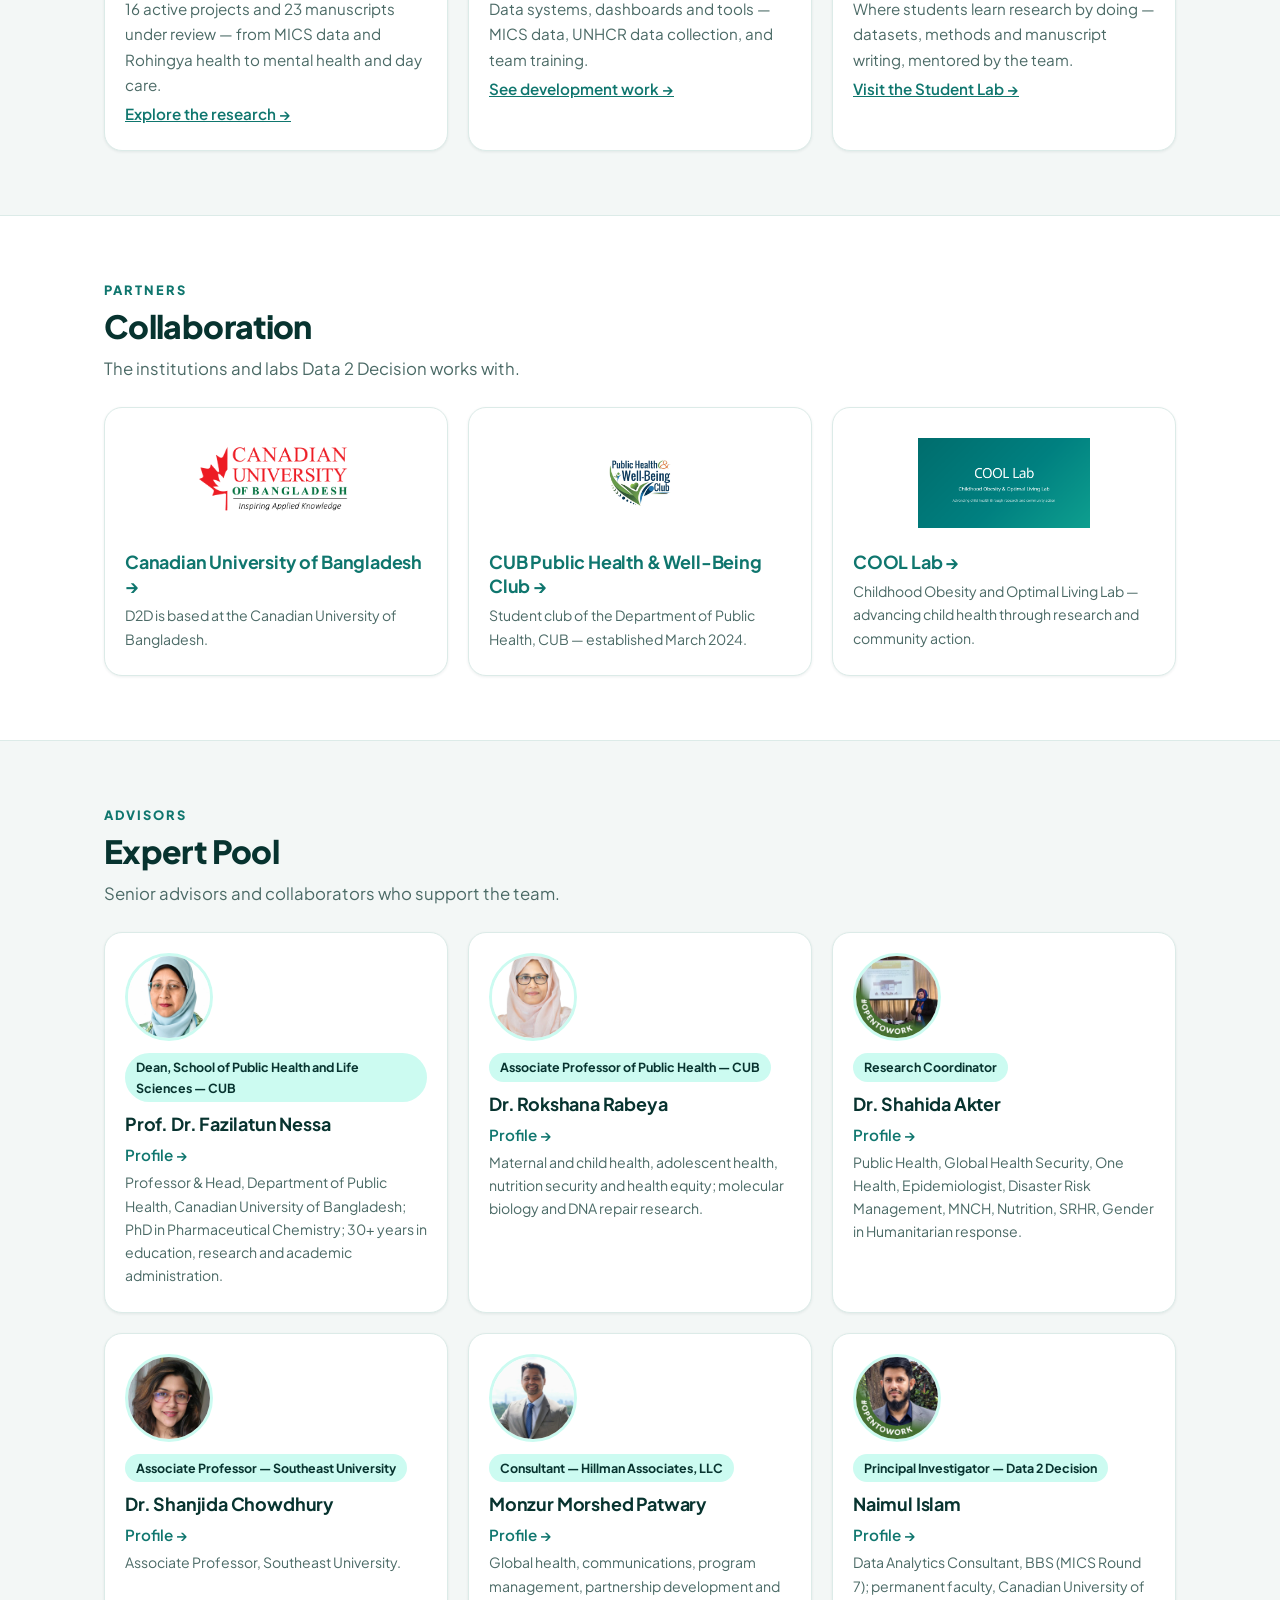
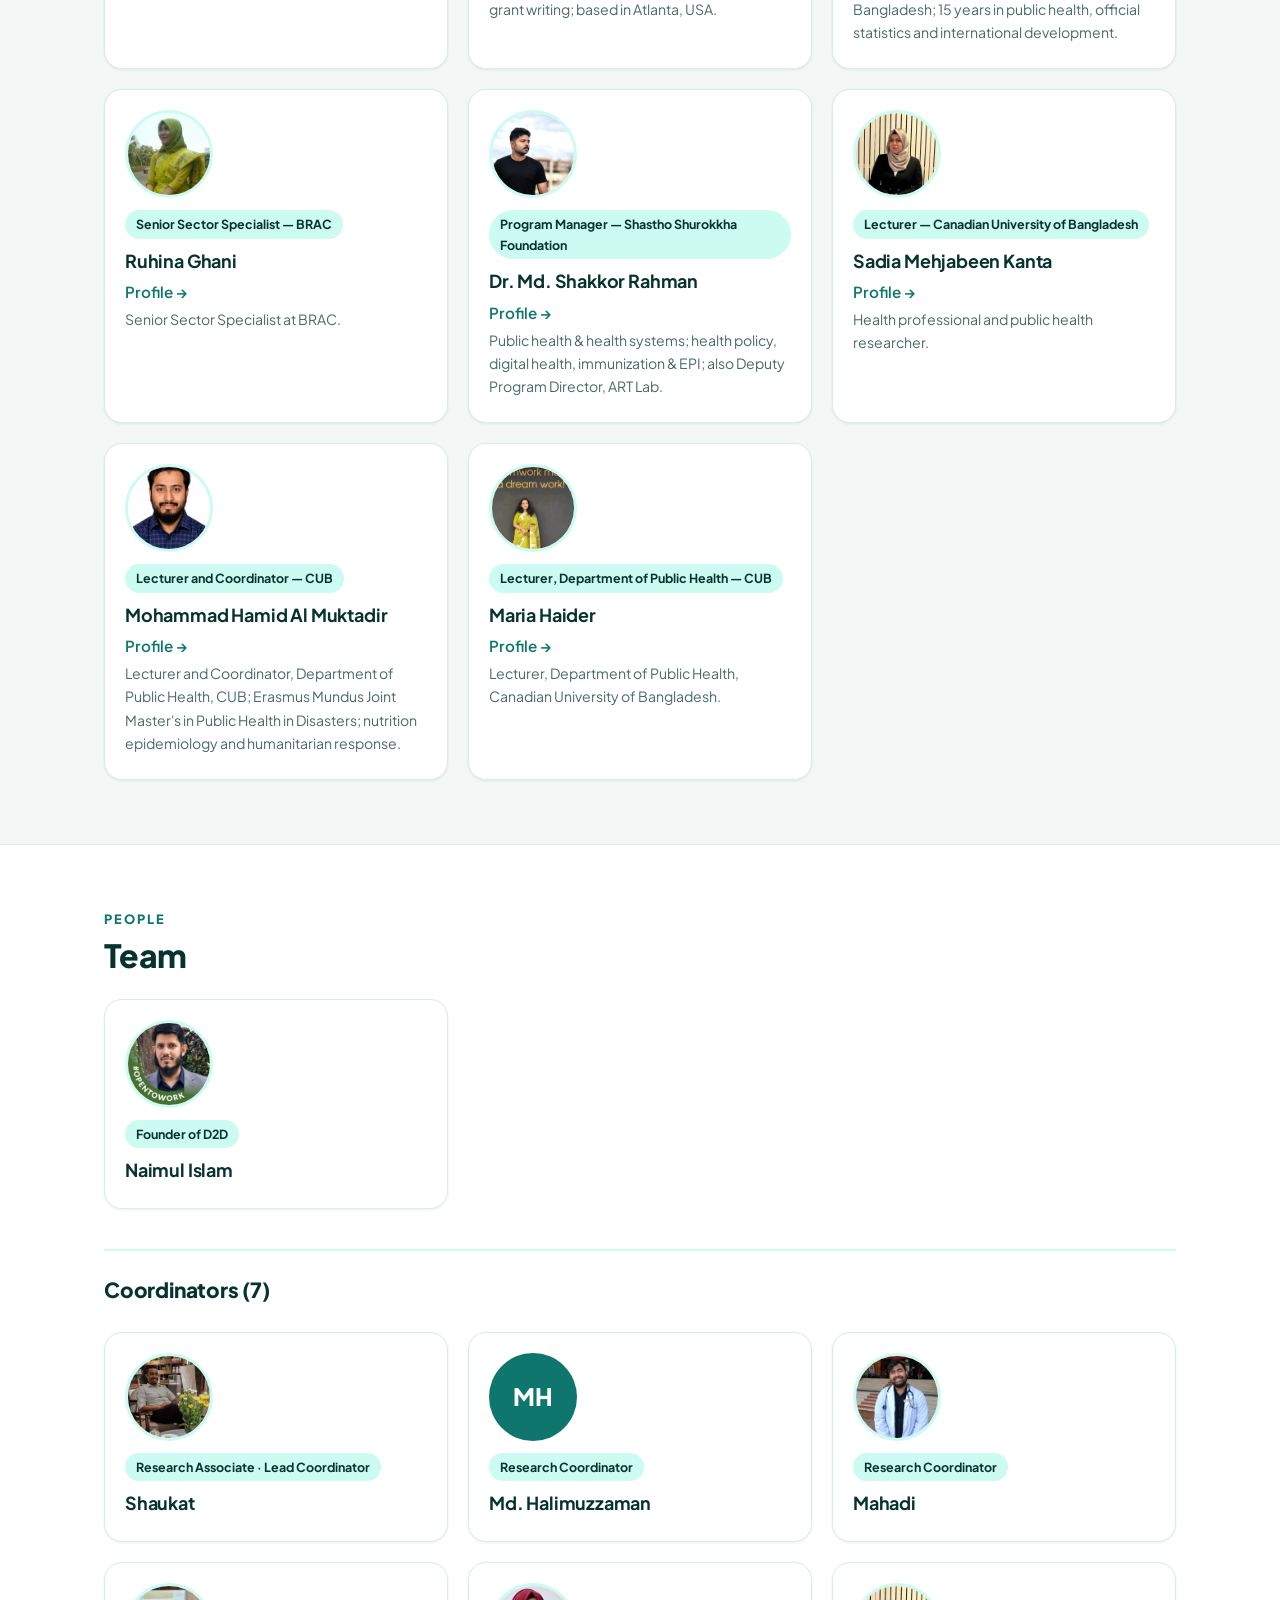
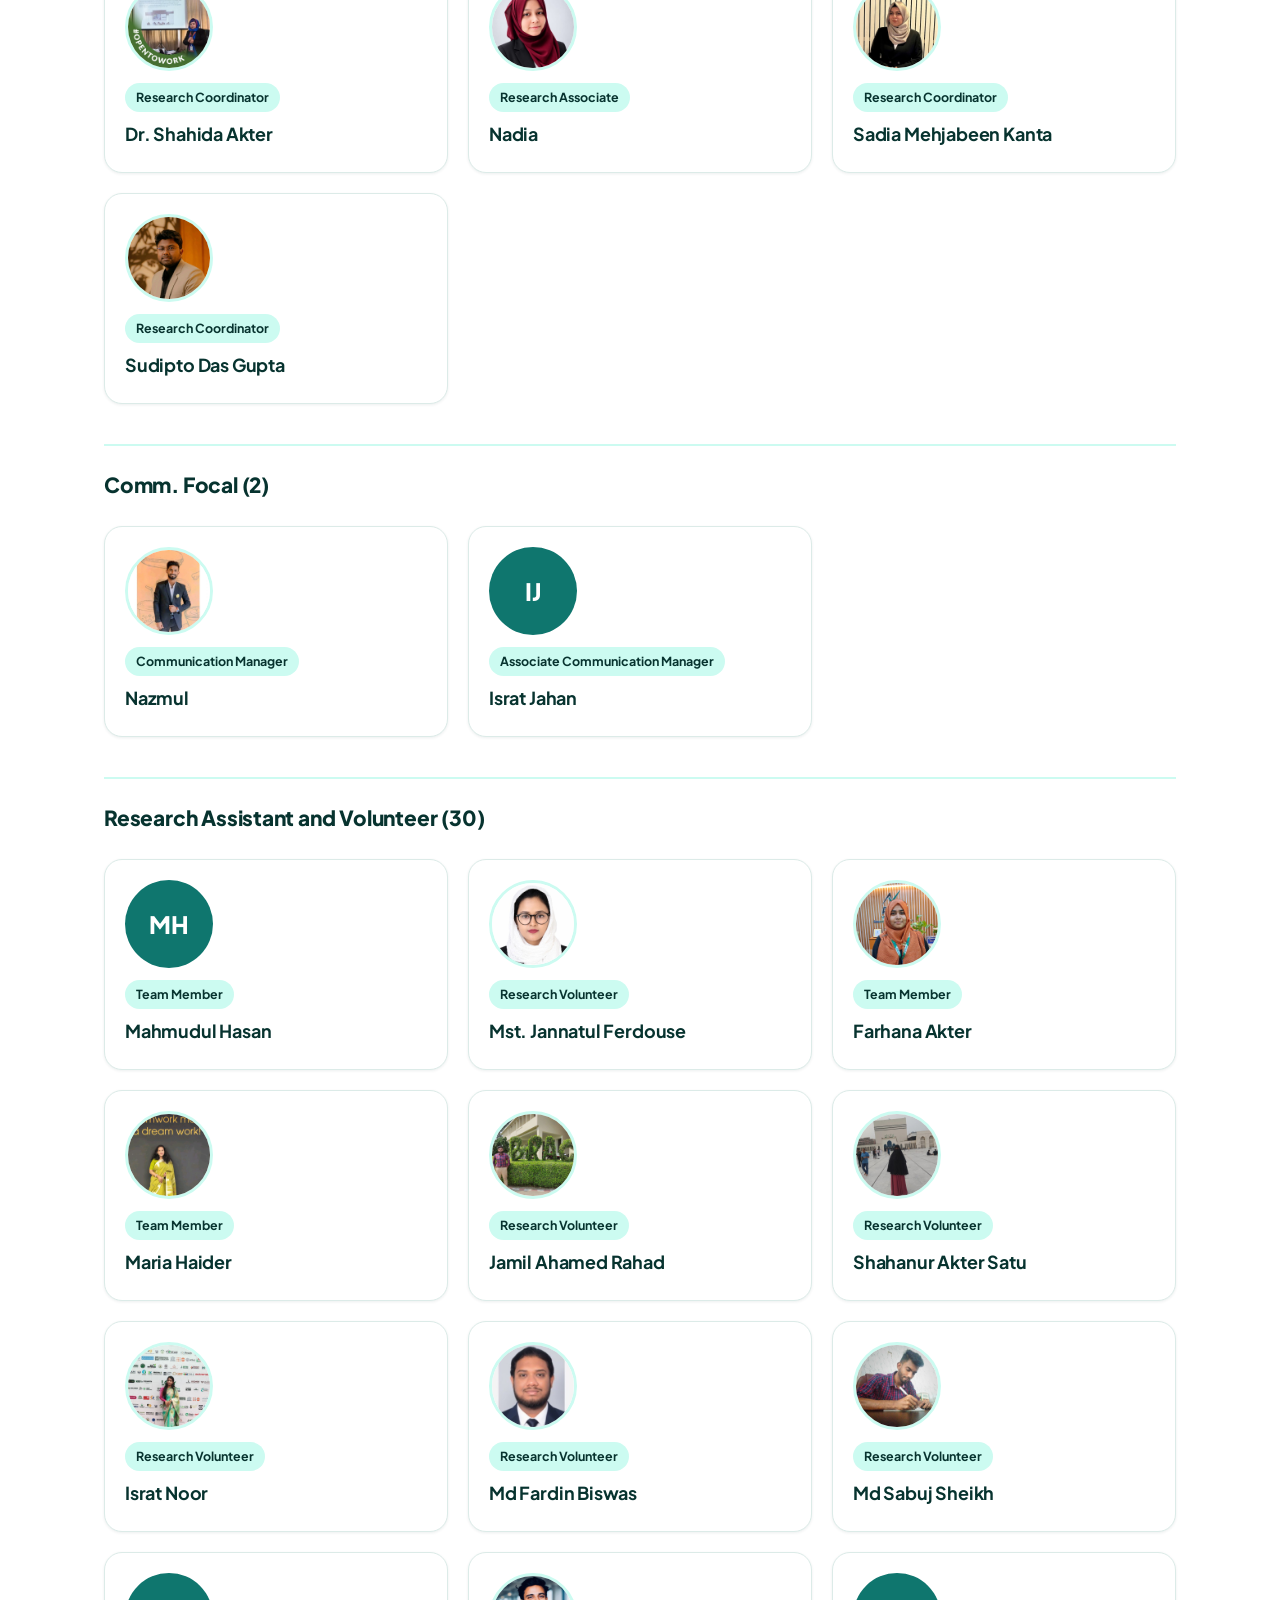
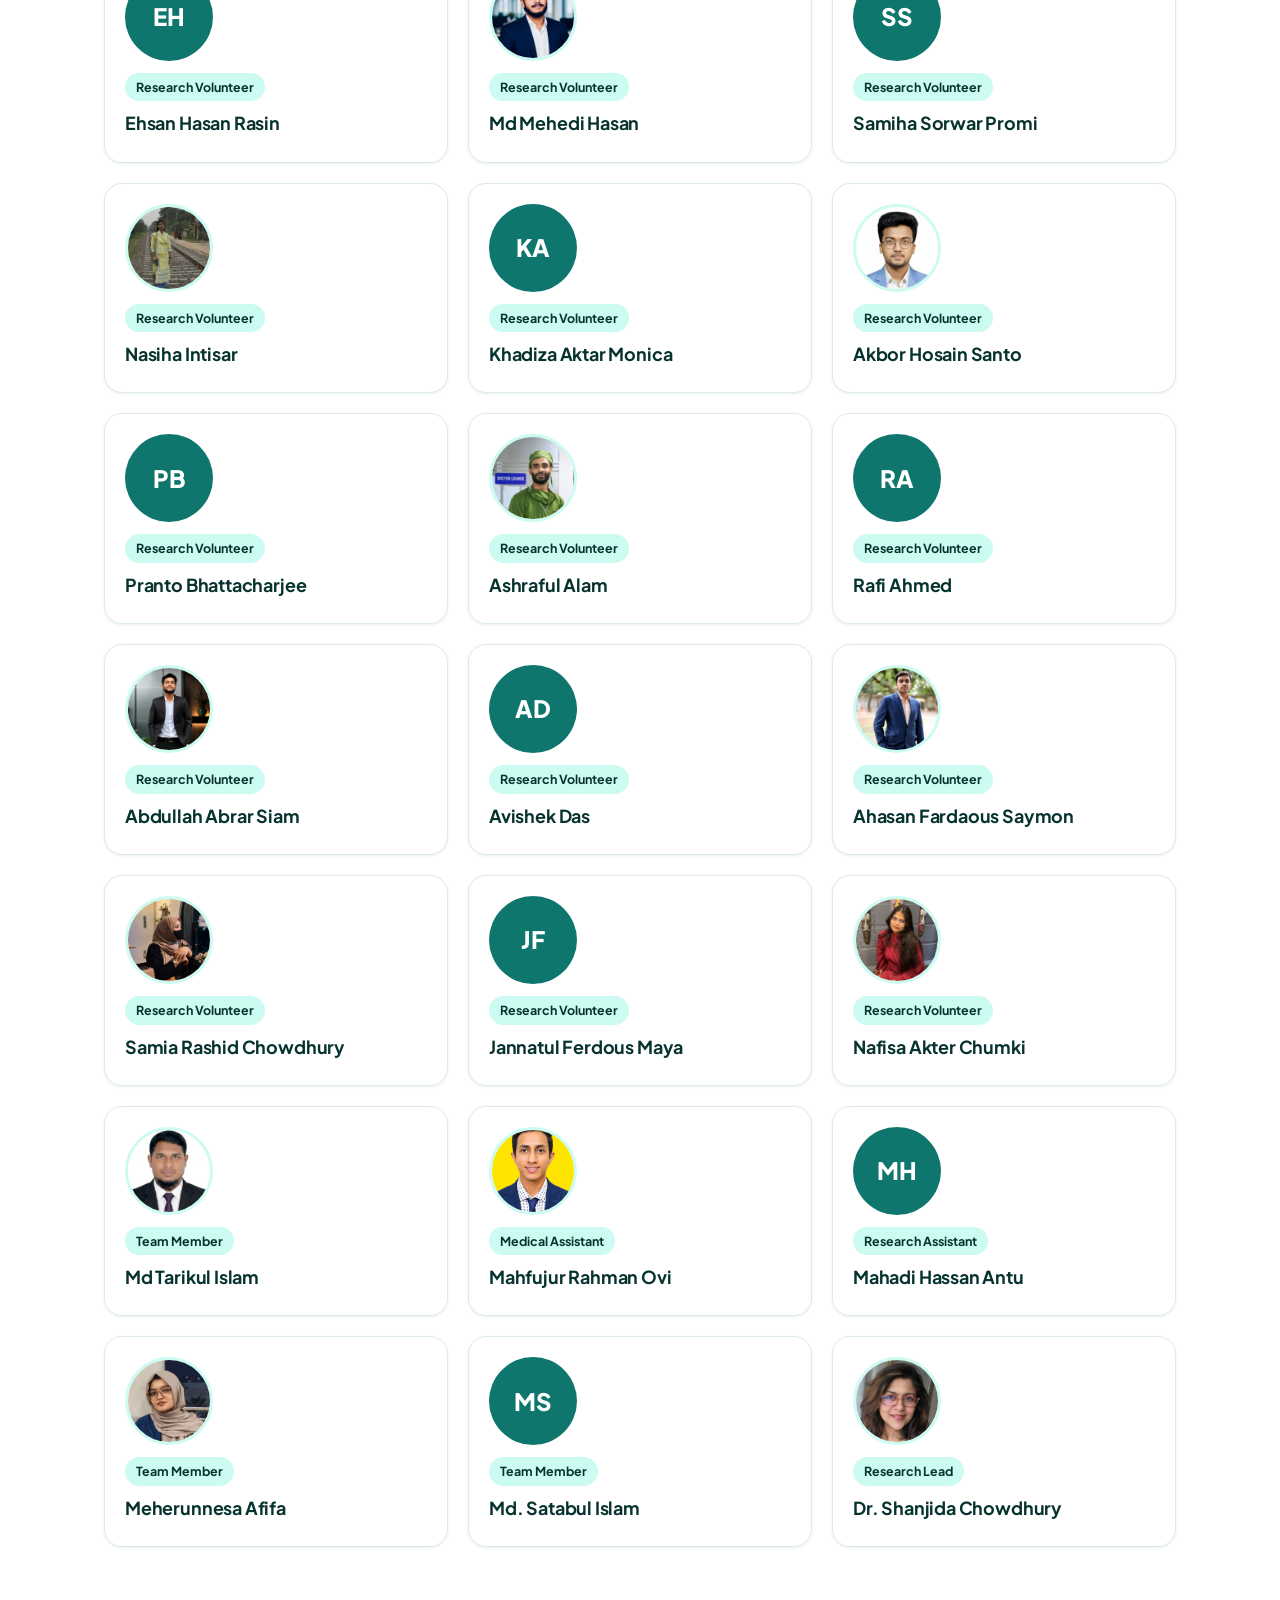
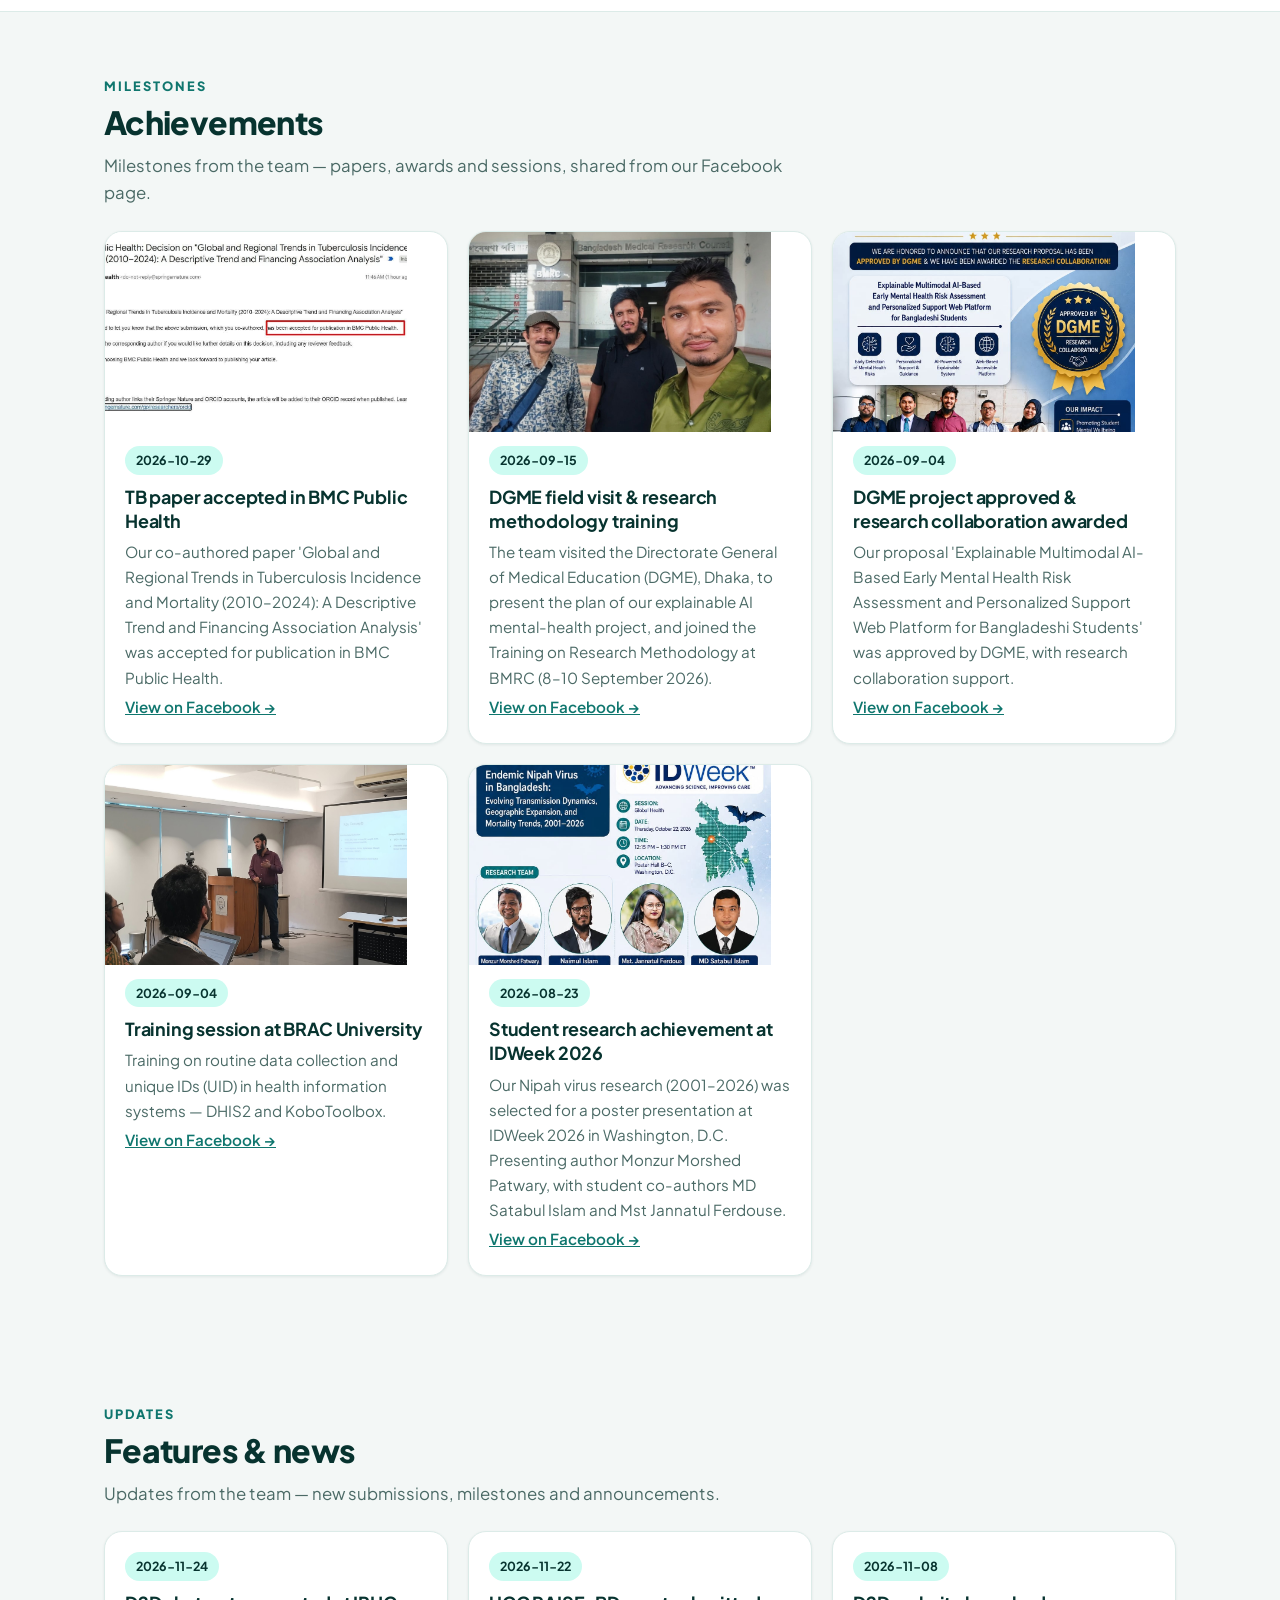
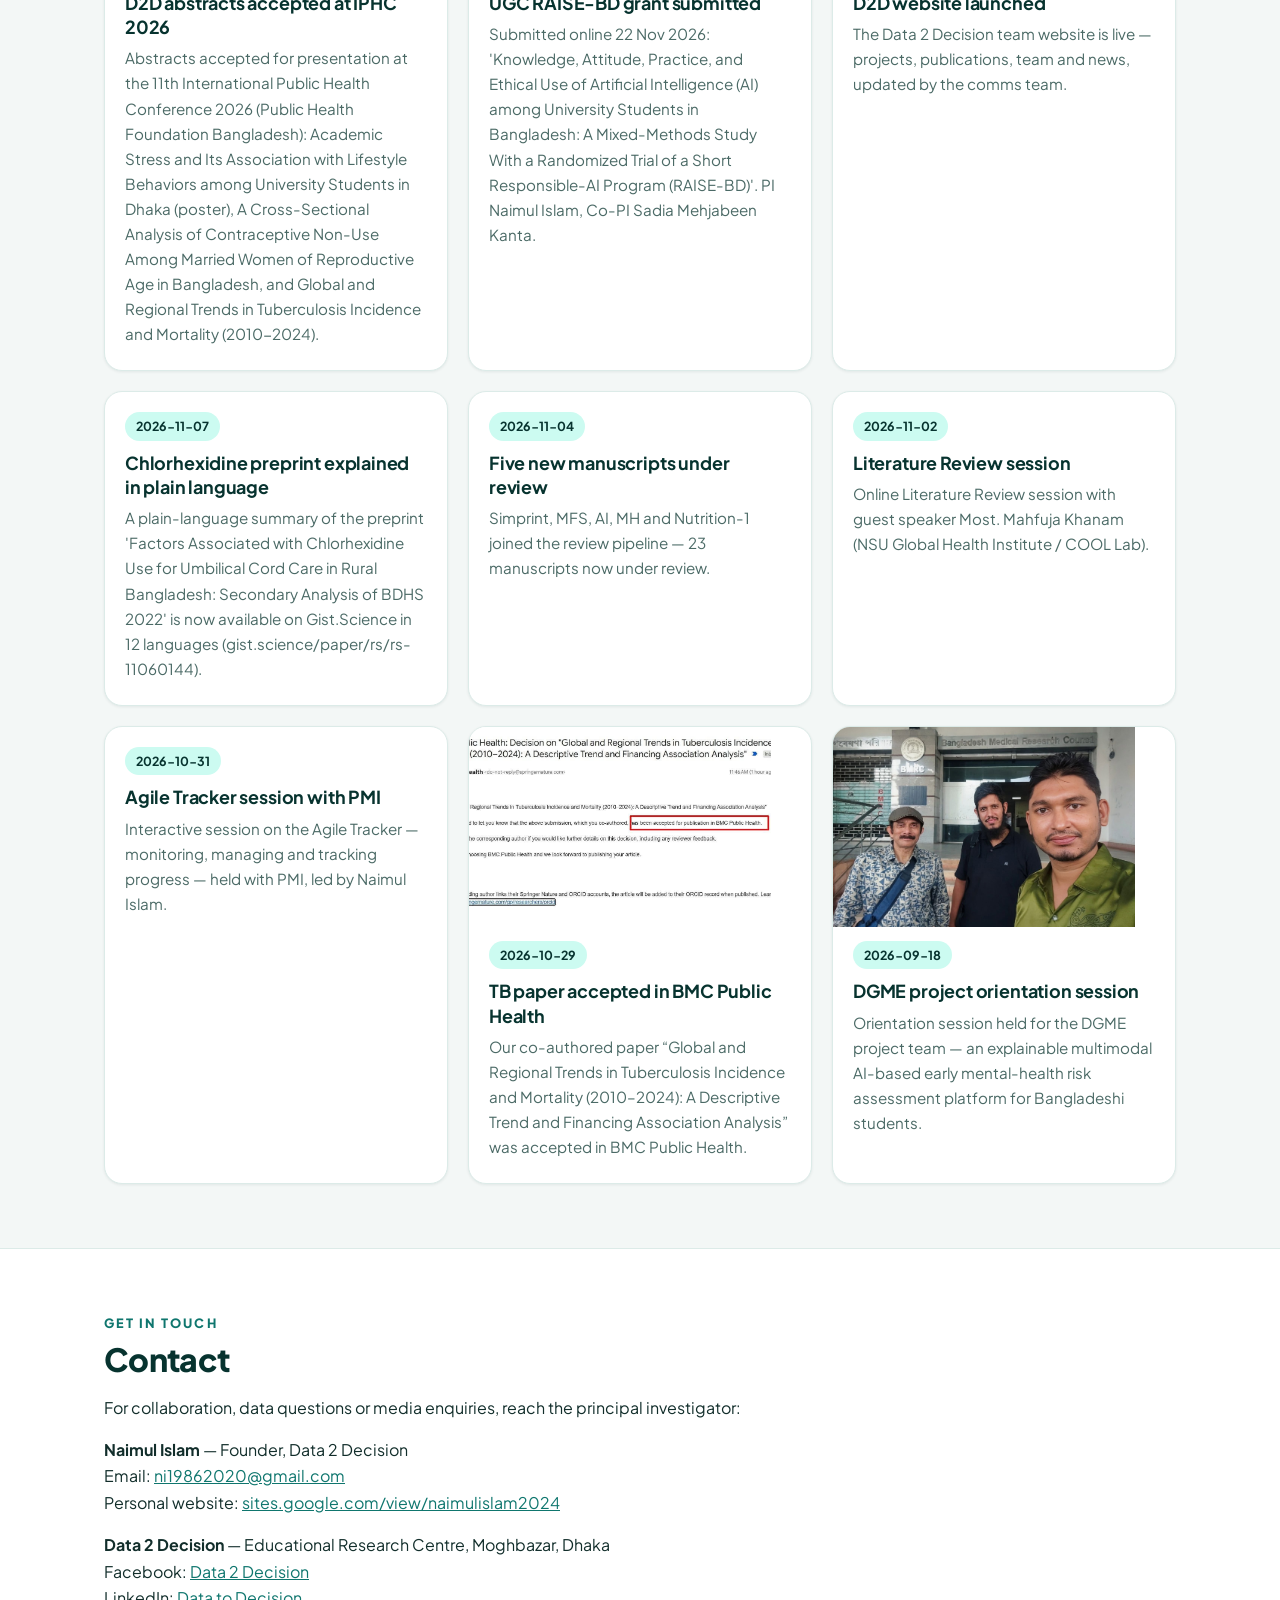
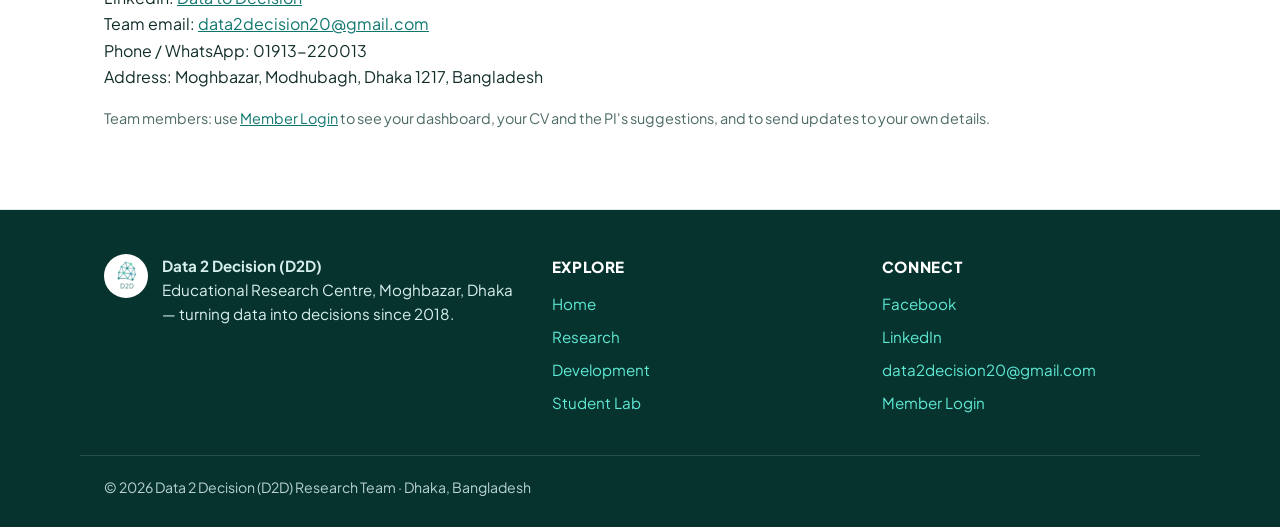
==== commit 8b122333: "Add member papers to dashboard (admin sees all) and Settings gear icon for Team Login" ====
--- a/index.html
+++ b/index.html
@@ -24,6 +24,7 @@
         <a href="development.html">Development</a>
         <a href="student-lab.html">Student Lab</a>
         <a href="login.html" class="nav-admin">Member Login</a>
+        <a href="admin/" class="nav-settings" title="Settings — Team Login" aria-label="Settings — Team Login"><svg viewBox="0 0 24 24" width="18" height="18" fill="none" stroke="currentColor" stroke-width="2" stroke-linecap="round" stroke-linejoin="round" aria-hidden="true"><circle cx="12" cy="12" r="3"/><path d="M19.4 15a1.65 1.65 0 0 0 .33 1.82l.06.06a2 2 0 0 1 0 2.83 2 2 0 0 1-2.83 0l-.06-.06a1.65 1.65 0 0 0-1.82-.33 1.65 1.65 0 0 0-1 1.51V21a2 2 0 0 1-2 2 2 2 0 0 1-2-2v-.09A1.65 1.65 0 0 0 9 19.4a1.65 1.65 0 0 0-1.82.33l-.06.06a2 2 0 0 1-2.83 0 2 2 0 0 1 0-2.83l.06-.06a1.65 1.65 0 0 0 .33-1.82 1.65 1.65 0 0 0-1.51-1H3a2 2 0 0 1-2-2 2 2 0 0 1 2-2h.09A1.65 1.65 0 0 0 4.6 9a1.65 1.65 0 0 0-.33-1.82l-.06-.06a2 2 0 0 1 0-2.83 2 2 0 0 1 2.83 0l.06.06a1.65 1.65 0 0 0 1.82.33H9a1.65 1.65 0 0 0 1-1.51V3a2 2 0 0 1 2-2 2 2 0 0 1 2 2v.09a1.65 1.65 0 0 0 1 1.51 1.65 1.65 0 0 0 1.82-.33l.06-.06a2 2 0 0 1 2.83 0 2 2 0 0 1 0 2.83l-.06.06a1.65 1.65 0 0 0-.33 1.82V9a1.65 1.65 0 0 0 1.51 1H21a2 2 0 0 1 2 2 2 2 0 0 1-2 2h-.09a1.65 1.65 0 0 0-1.51 1z"/></svg></a>
       </nav>
     </div>
   </header>
--- a/styles.css
+++ b/styles.css
@@ -299,3 +299,8 @@
 
 .page-hero .hero-eyebrow { margin: 0 0 10px; }
 .footer-bottom p { margin: 0; }
+
+/* Settings gear icon in the header (right side): opens the Team Login admin panel. */
+.main-nav a.nav-settings { padding: 8px; display: inline-flex; align-items: center; color: var(--ink); }
+.main-nav a.nav-settings svg { display: block; }
+.main-nav a.nav-settings:hover { background: var(--teal-100); }
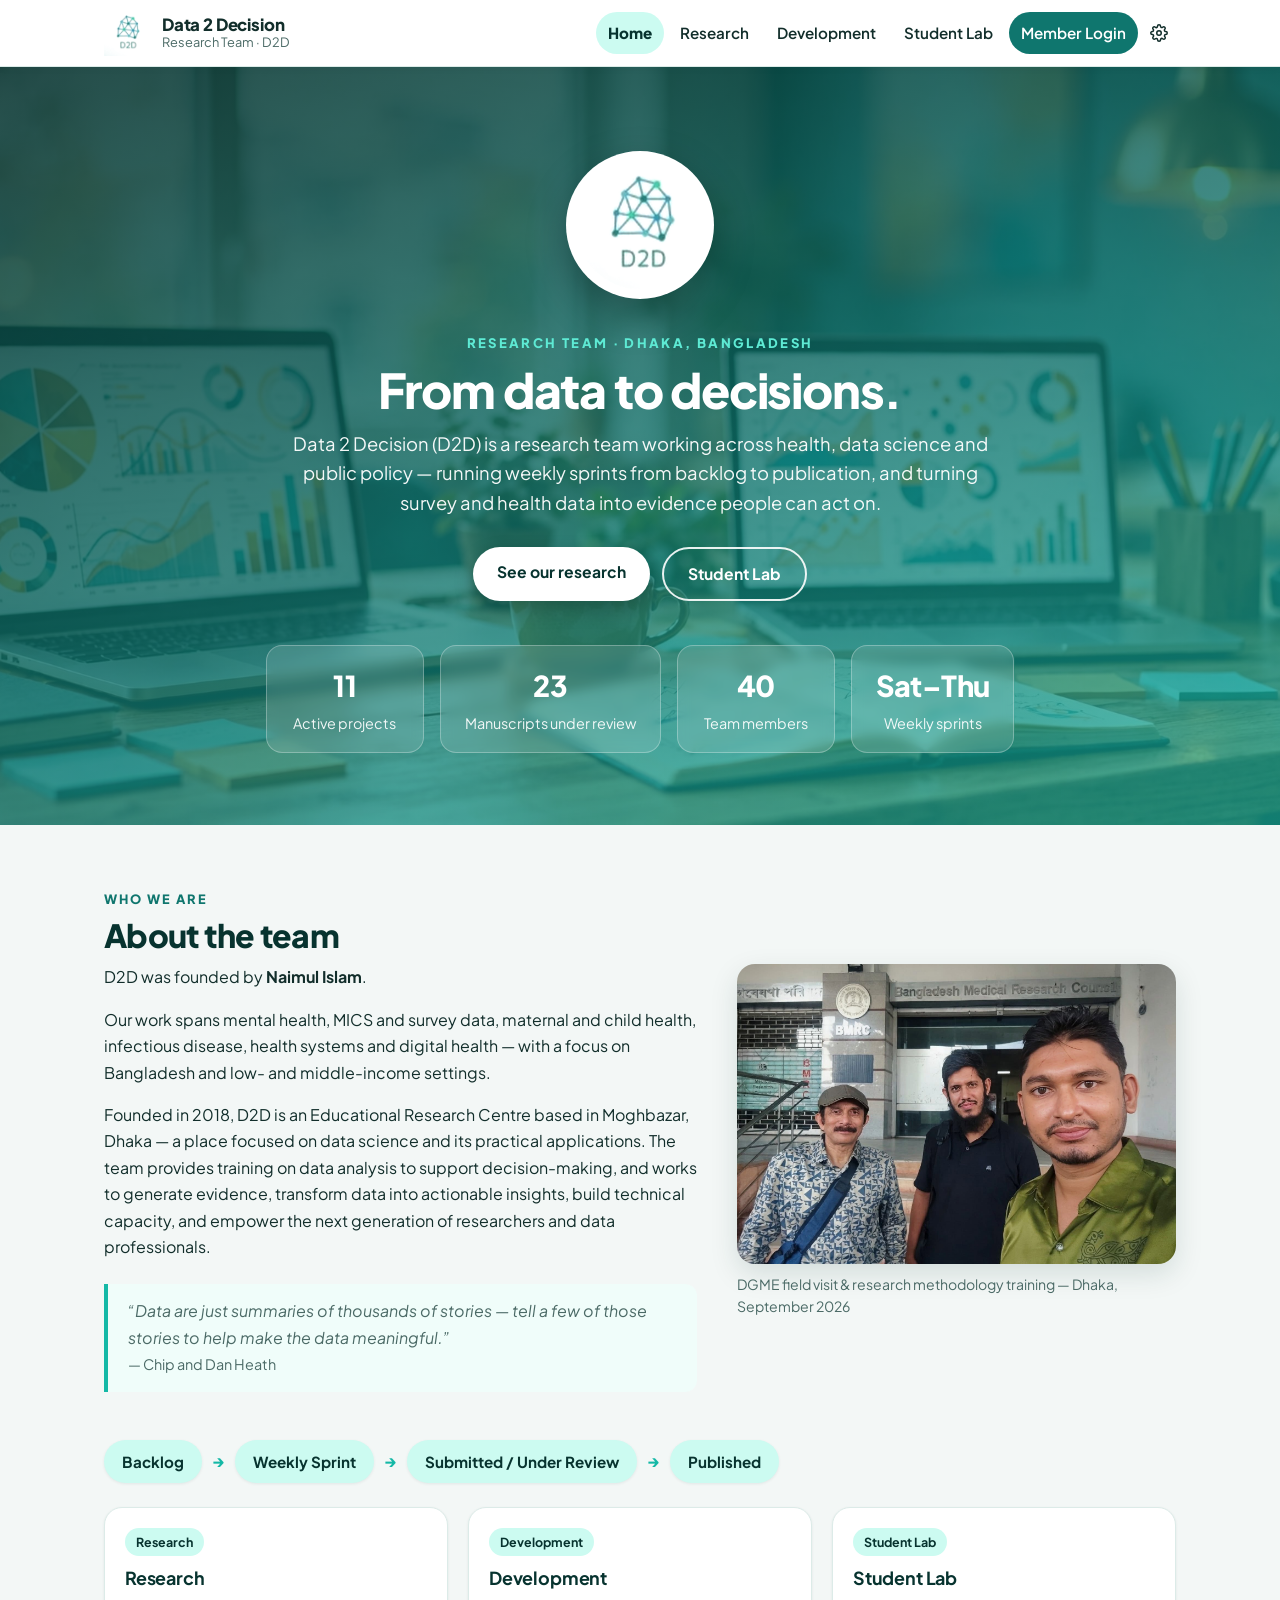
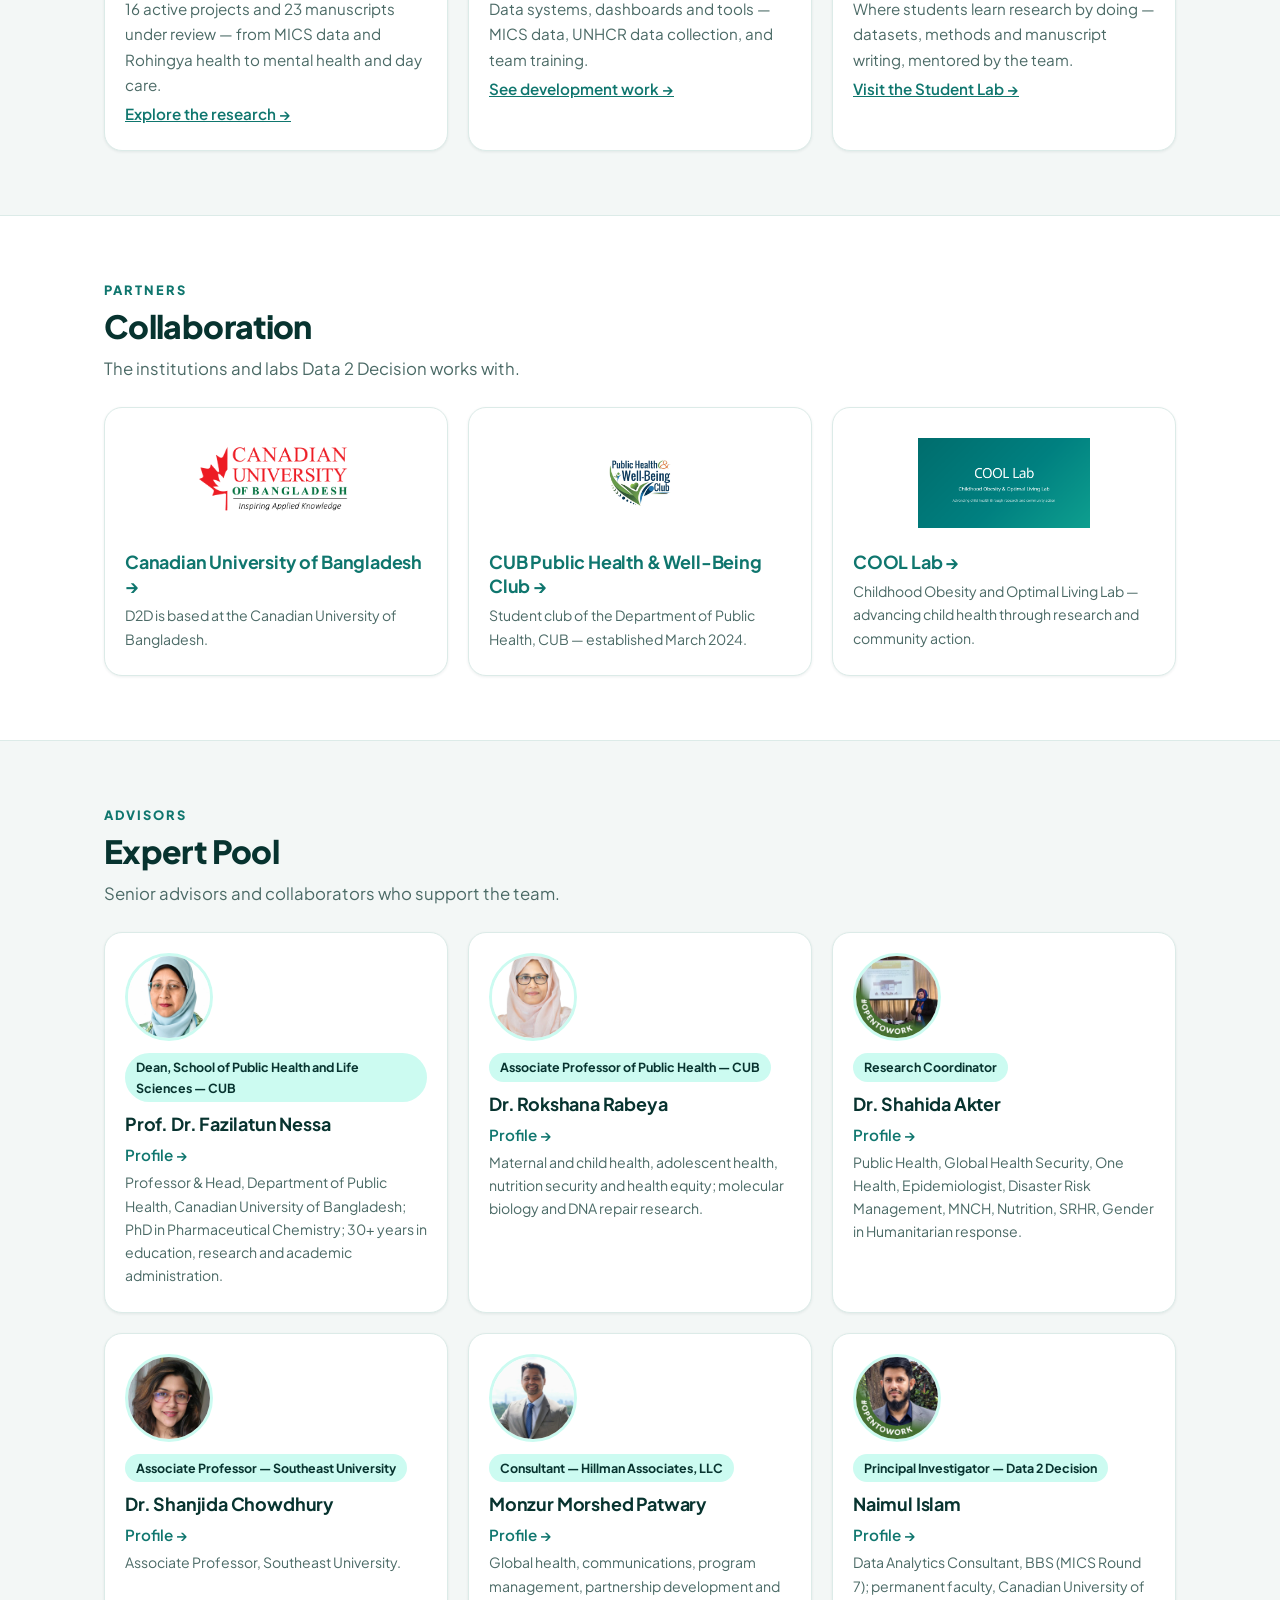
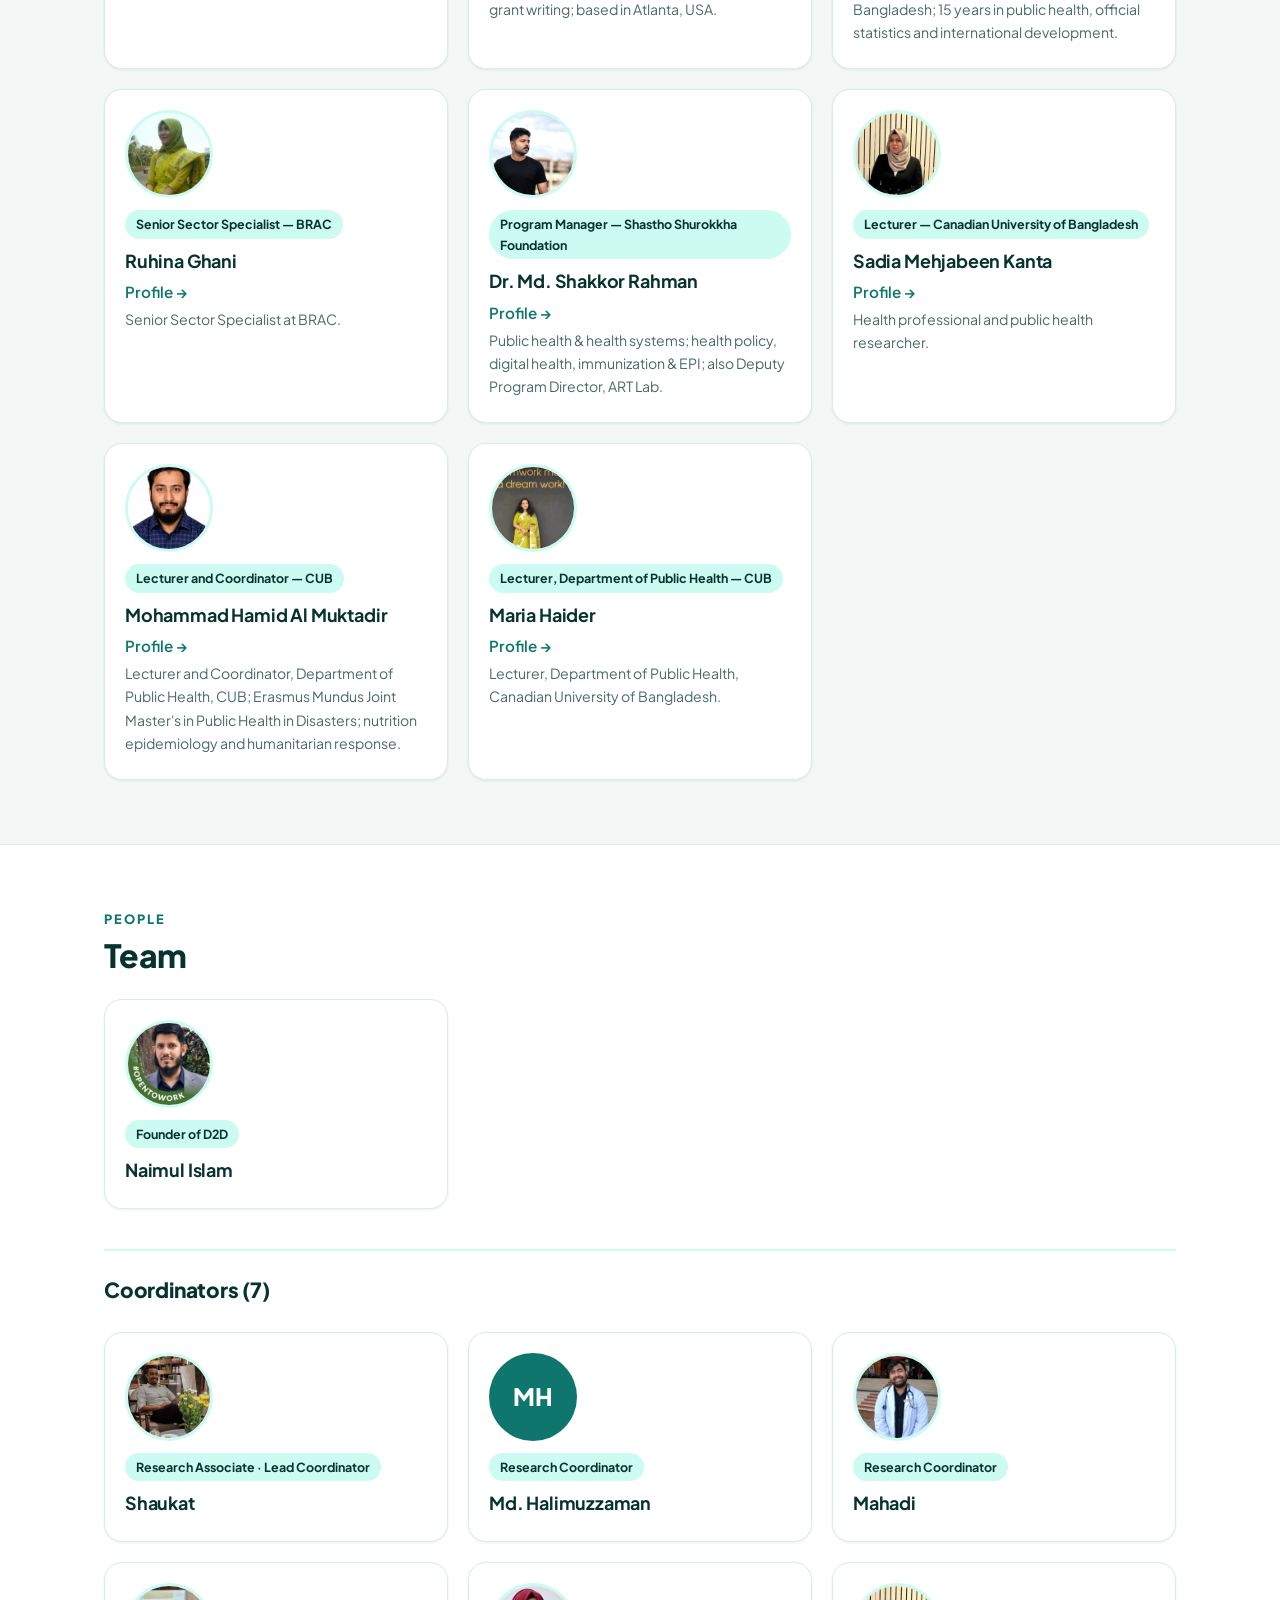
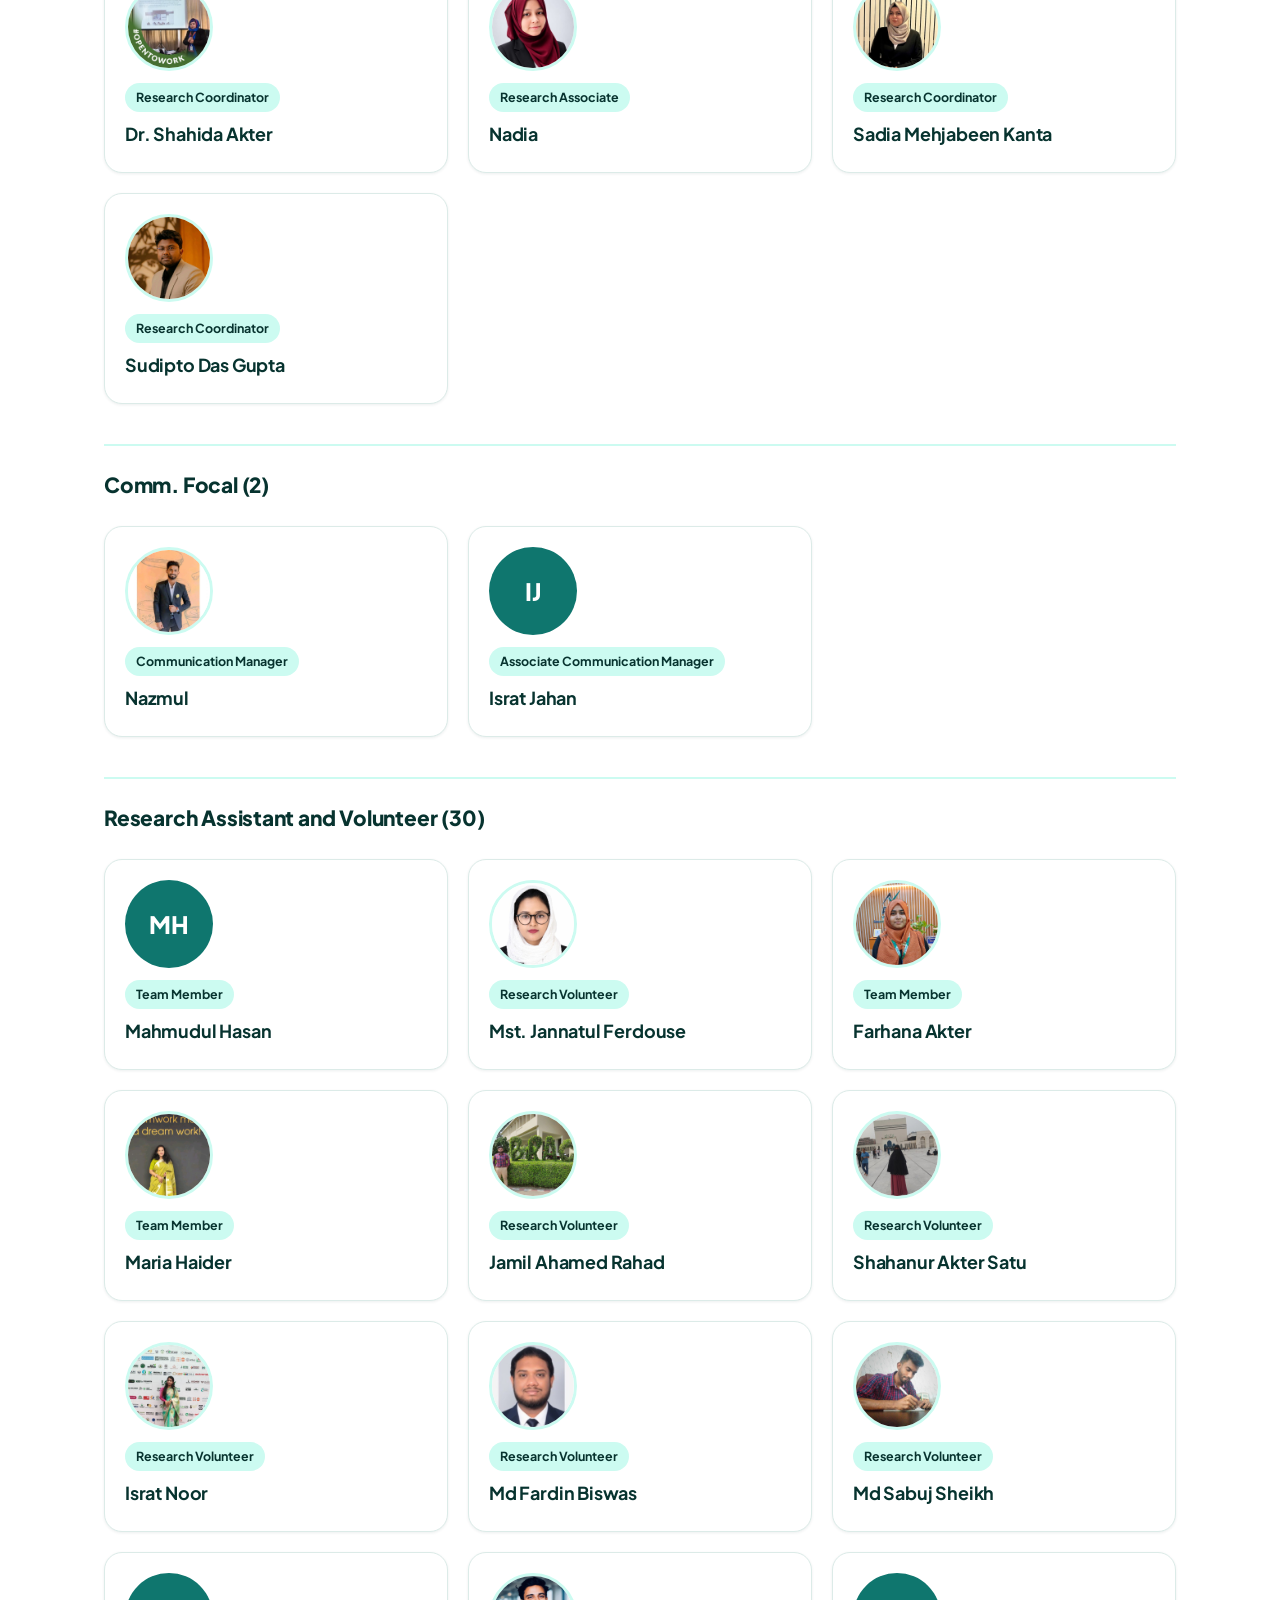
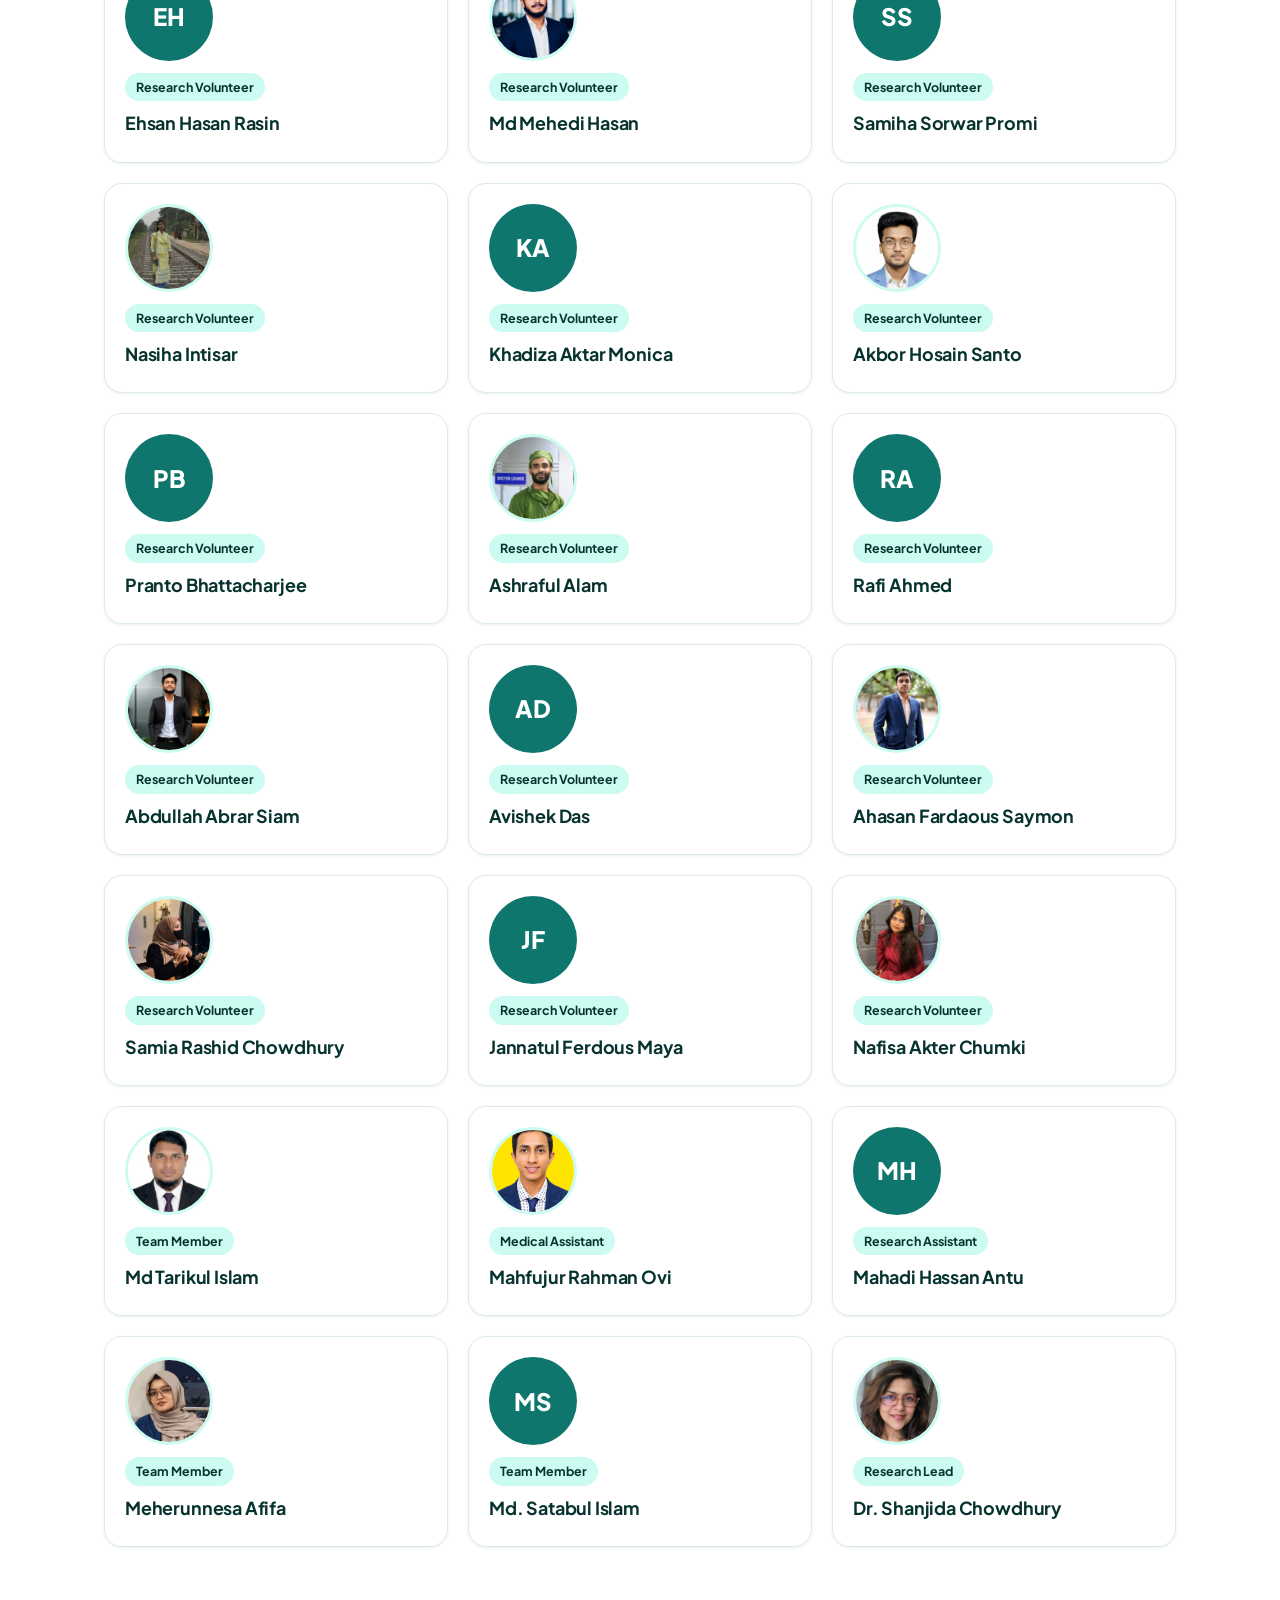
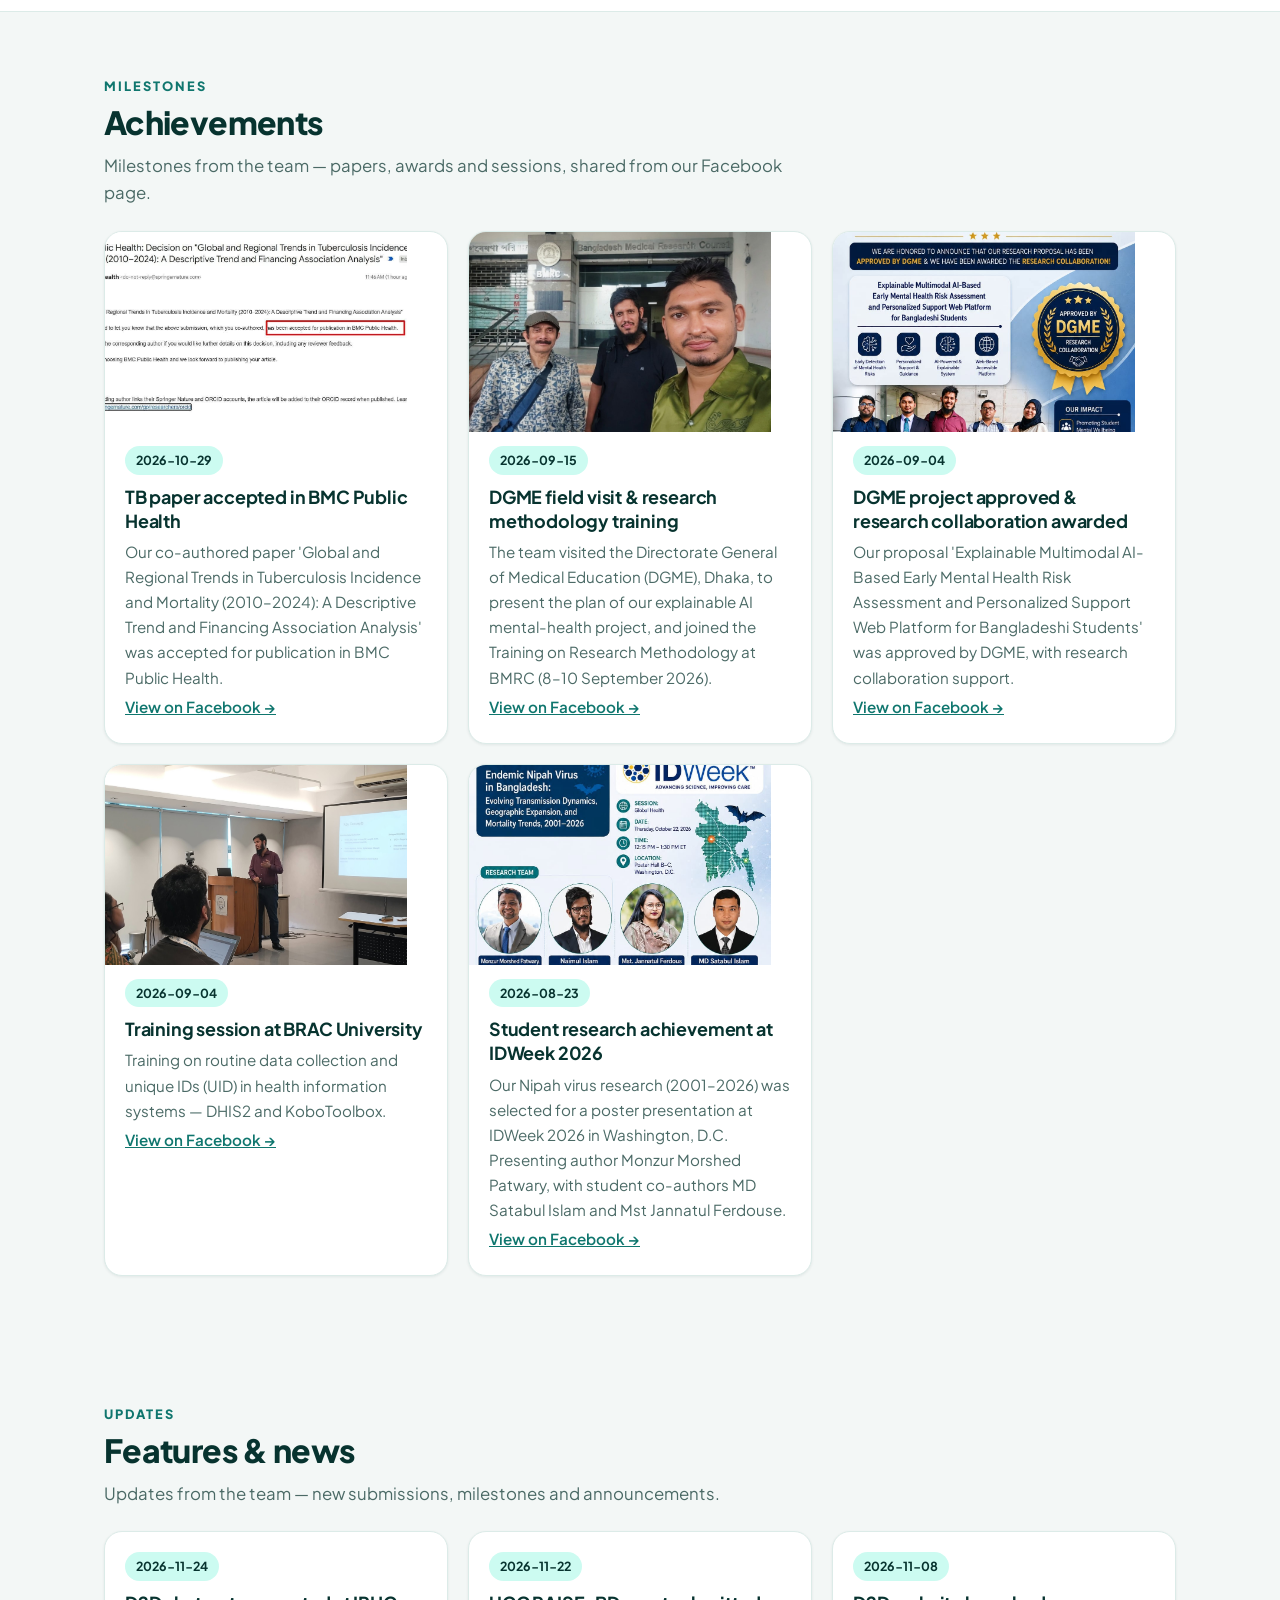
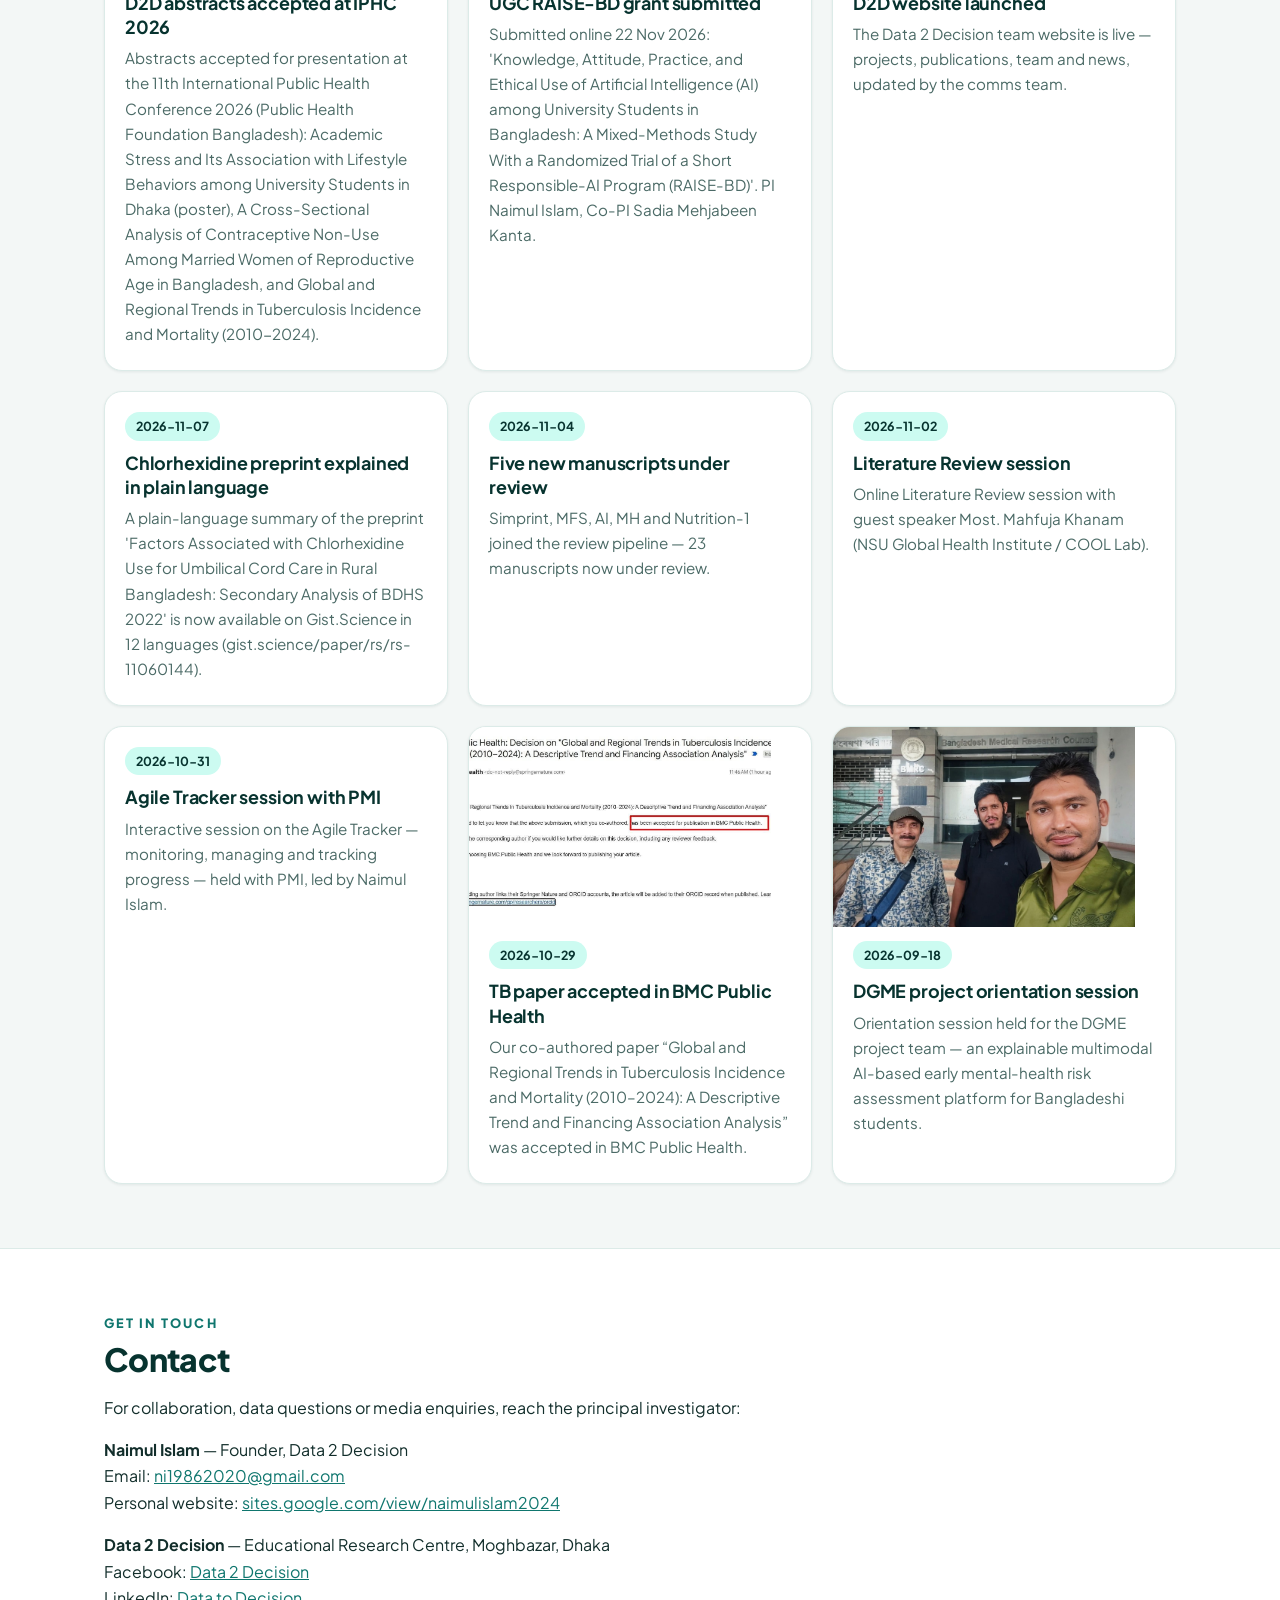
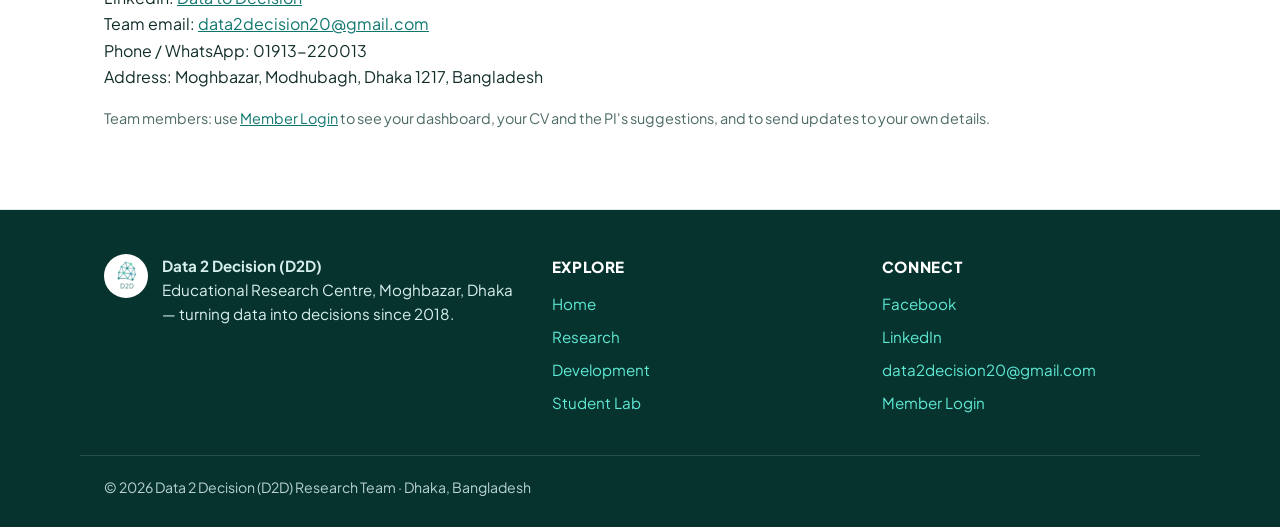
==== commit a2f042d2: "Website audit fixes: smaller logo + favicon, robots/sitemap/404, OG + canonical tags, per-page data " ====
--- a/index.html
+++ b/index.html
@@ -5,7 +5,16 @@
   <meta name="viewport" content="width=device-width, initial-scale=1.0">
   <title>Data 2 Decision (D2D) — Research Team</title>
   <meta name="description" content="Data 2 Decision (D2D) is a research team turning data into decisions — 16 active projects, weekly sprints, and a growing publication pipeline.">
-  <link rel="icon" type="image/png" href="assets/logo.png">
+  <link rel="canonical" href="https://d2d-7k4.pages.dev/">
+  <meta property="og:title" content="Data 2 Decision (D2D) — Research Team">
+  <meta property="og:description" content="Data 2 Decision (D2D) is a research team turning data into decisions — 16 active projects, weekly sprints, and a growing publication pipeline.">
+  <meta property="og:type" content="website">
+  <meta property="og:url" content="https://d2d-7k4.pages.dev/">
+  <meta property="og:image" content="https://d2d-7k4.pages.dev/assets/hero.jpg">
+  <meta name="twitter:card" content="summary_large_image">
+  <meta name="twitter:title" content="Data 2 Decision (D2D) — Research Team">
+  <meta name="twitter:description" content="Data 2 Decision (D2D) is a research team turning data into decisions — 16 active projects, weekly sprints, and a growing publication pipeline.">
+  <link rel="icon" type="image/png" href="assets/favicon.png">
   <link rel="stylesheet" href="styles.css">
   <link rel="preconnect" href="https://fonts.googleapis.com">
   <link rel="preconnect" href="https://fonts.gstatic.com" crossorigin>
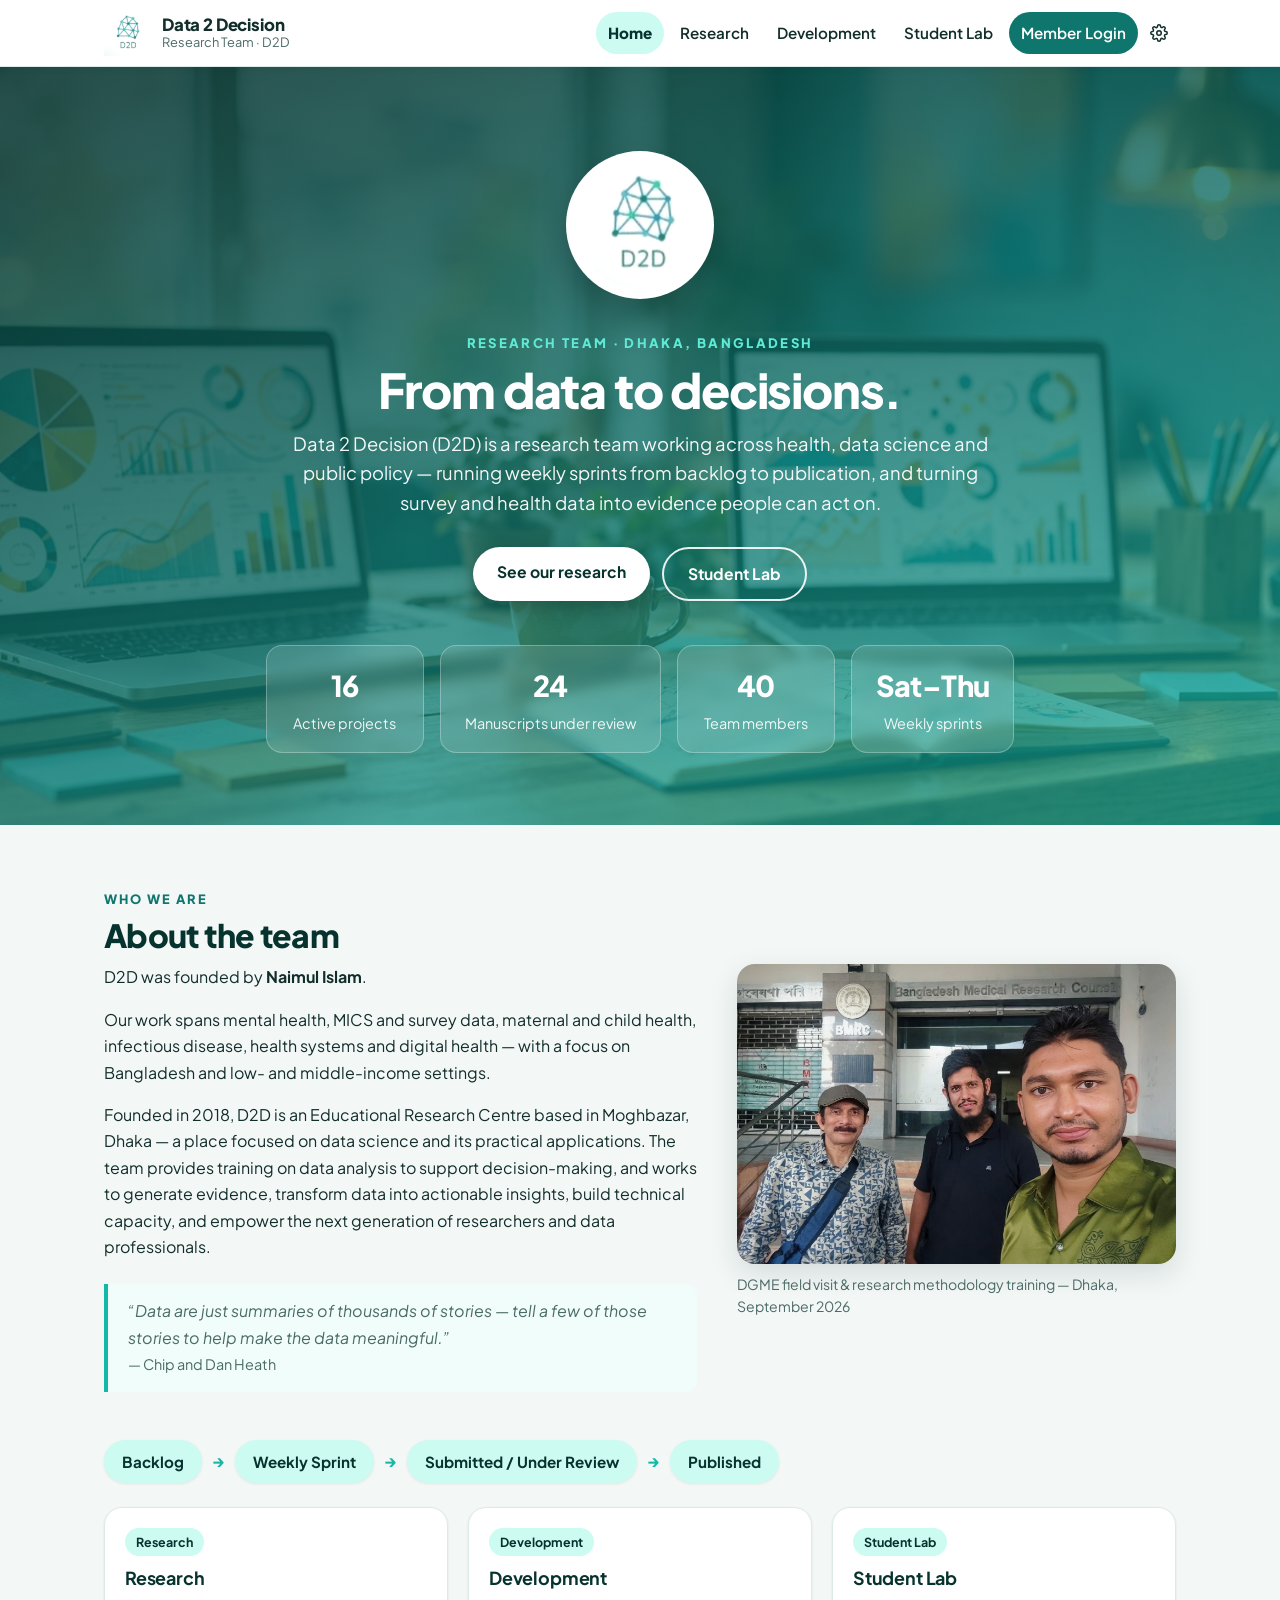
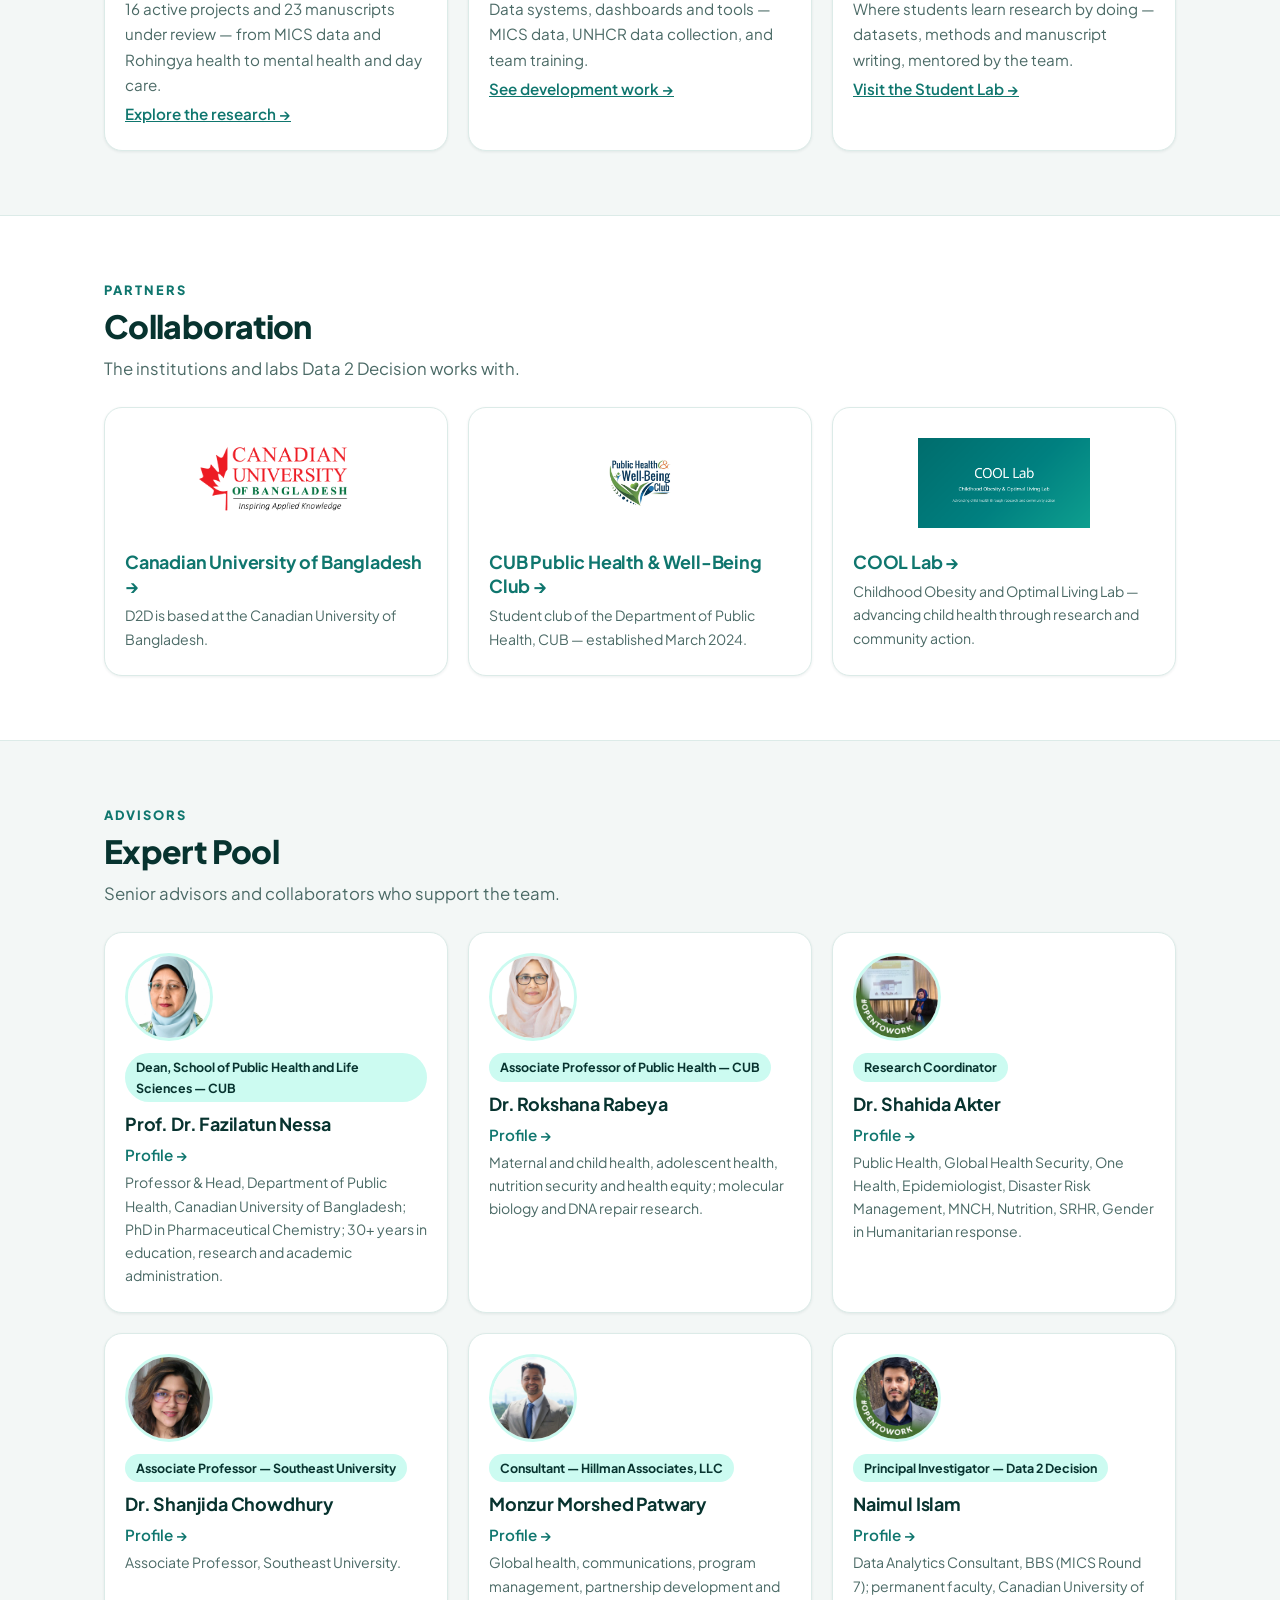
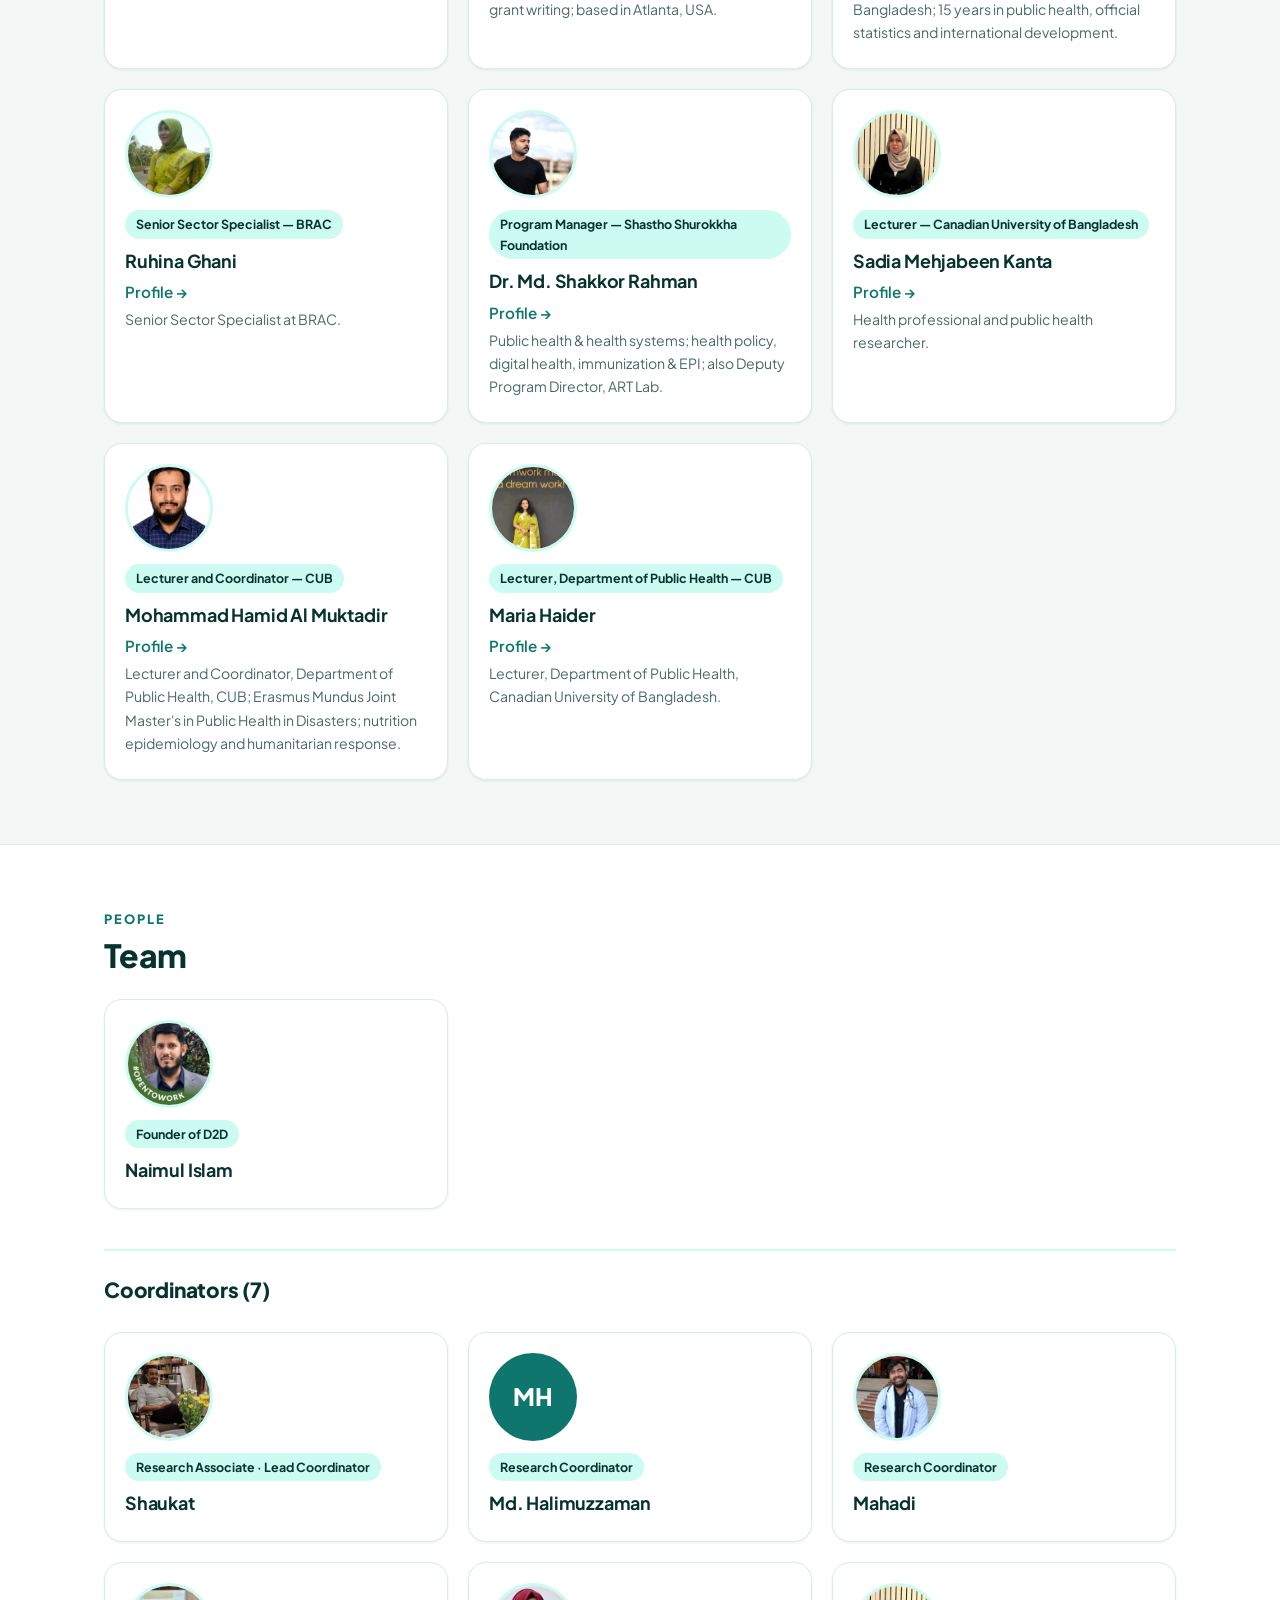
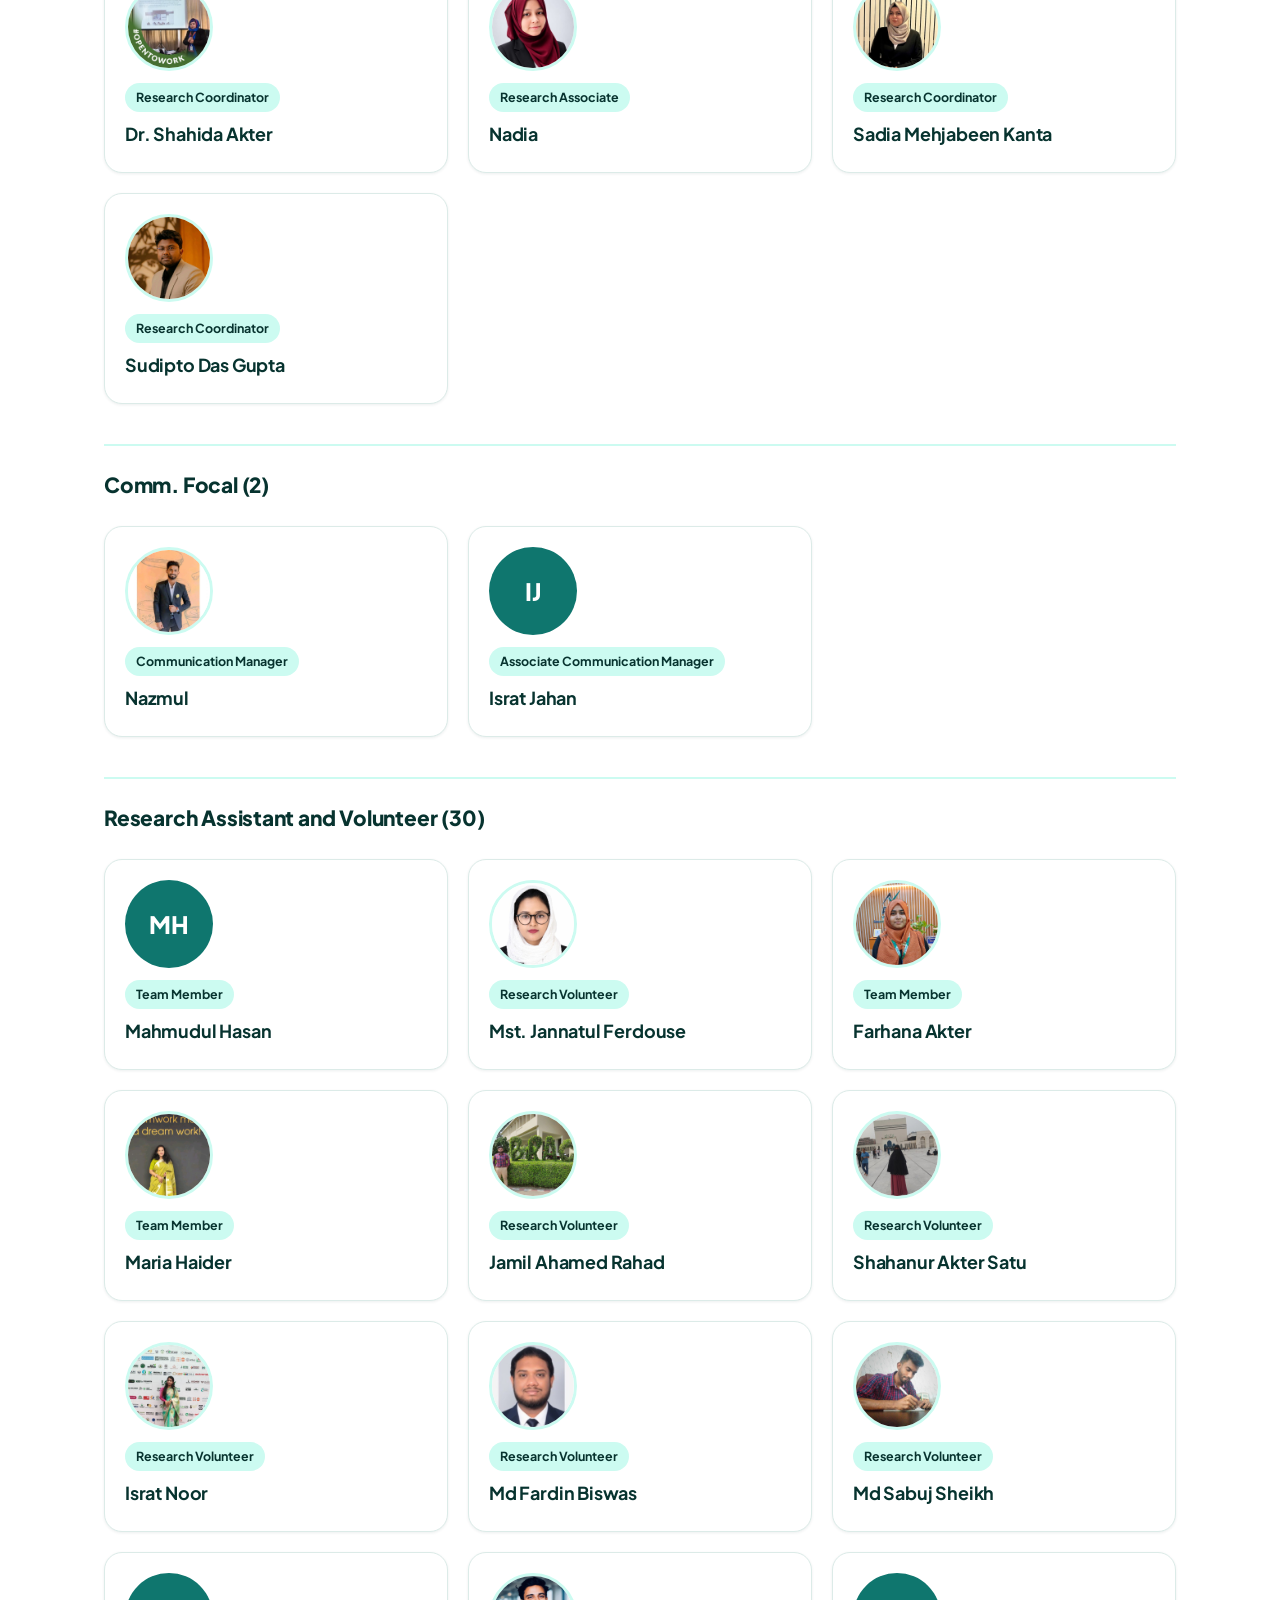
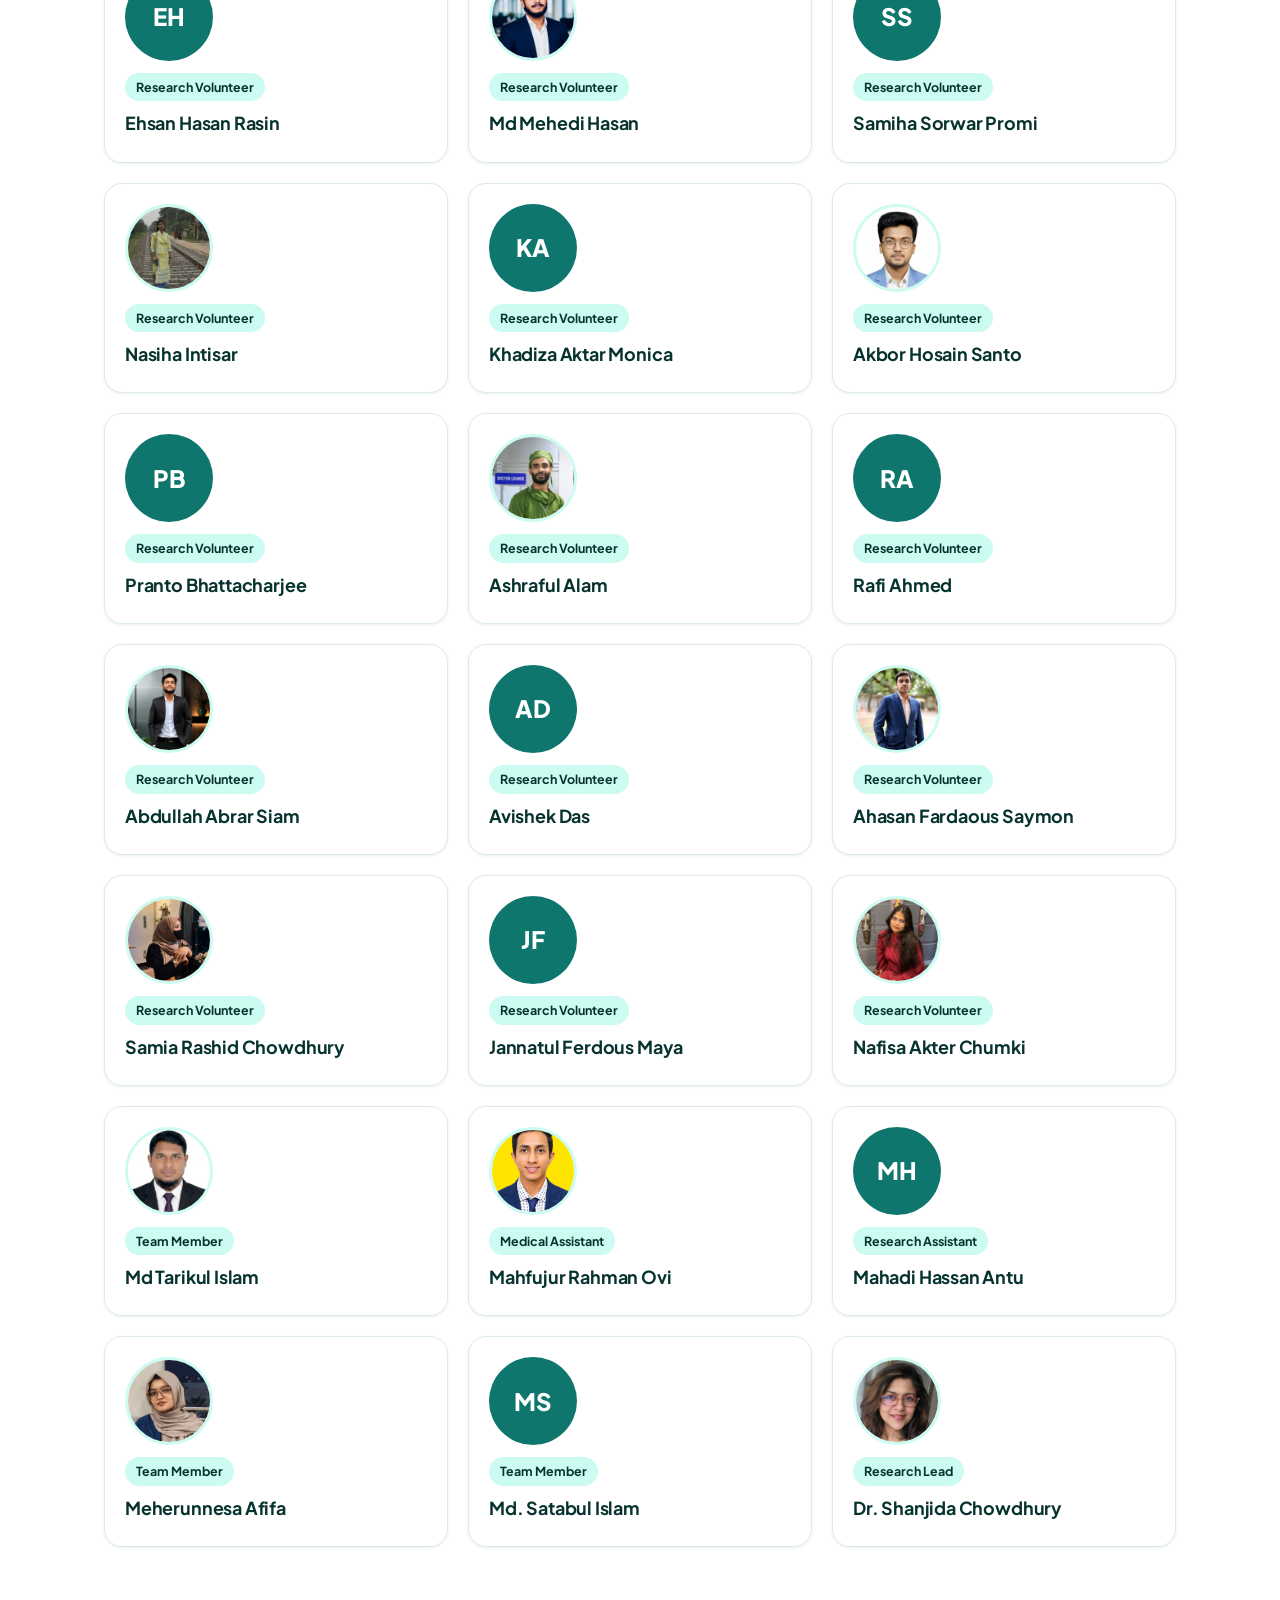
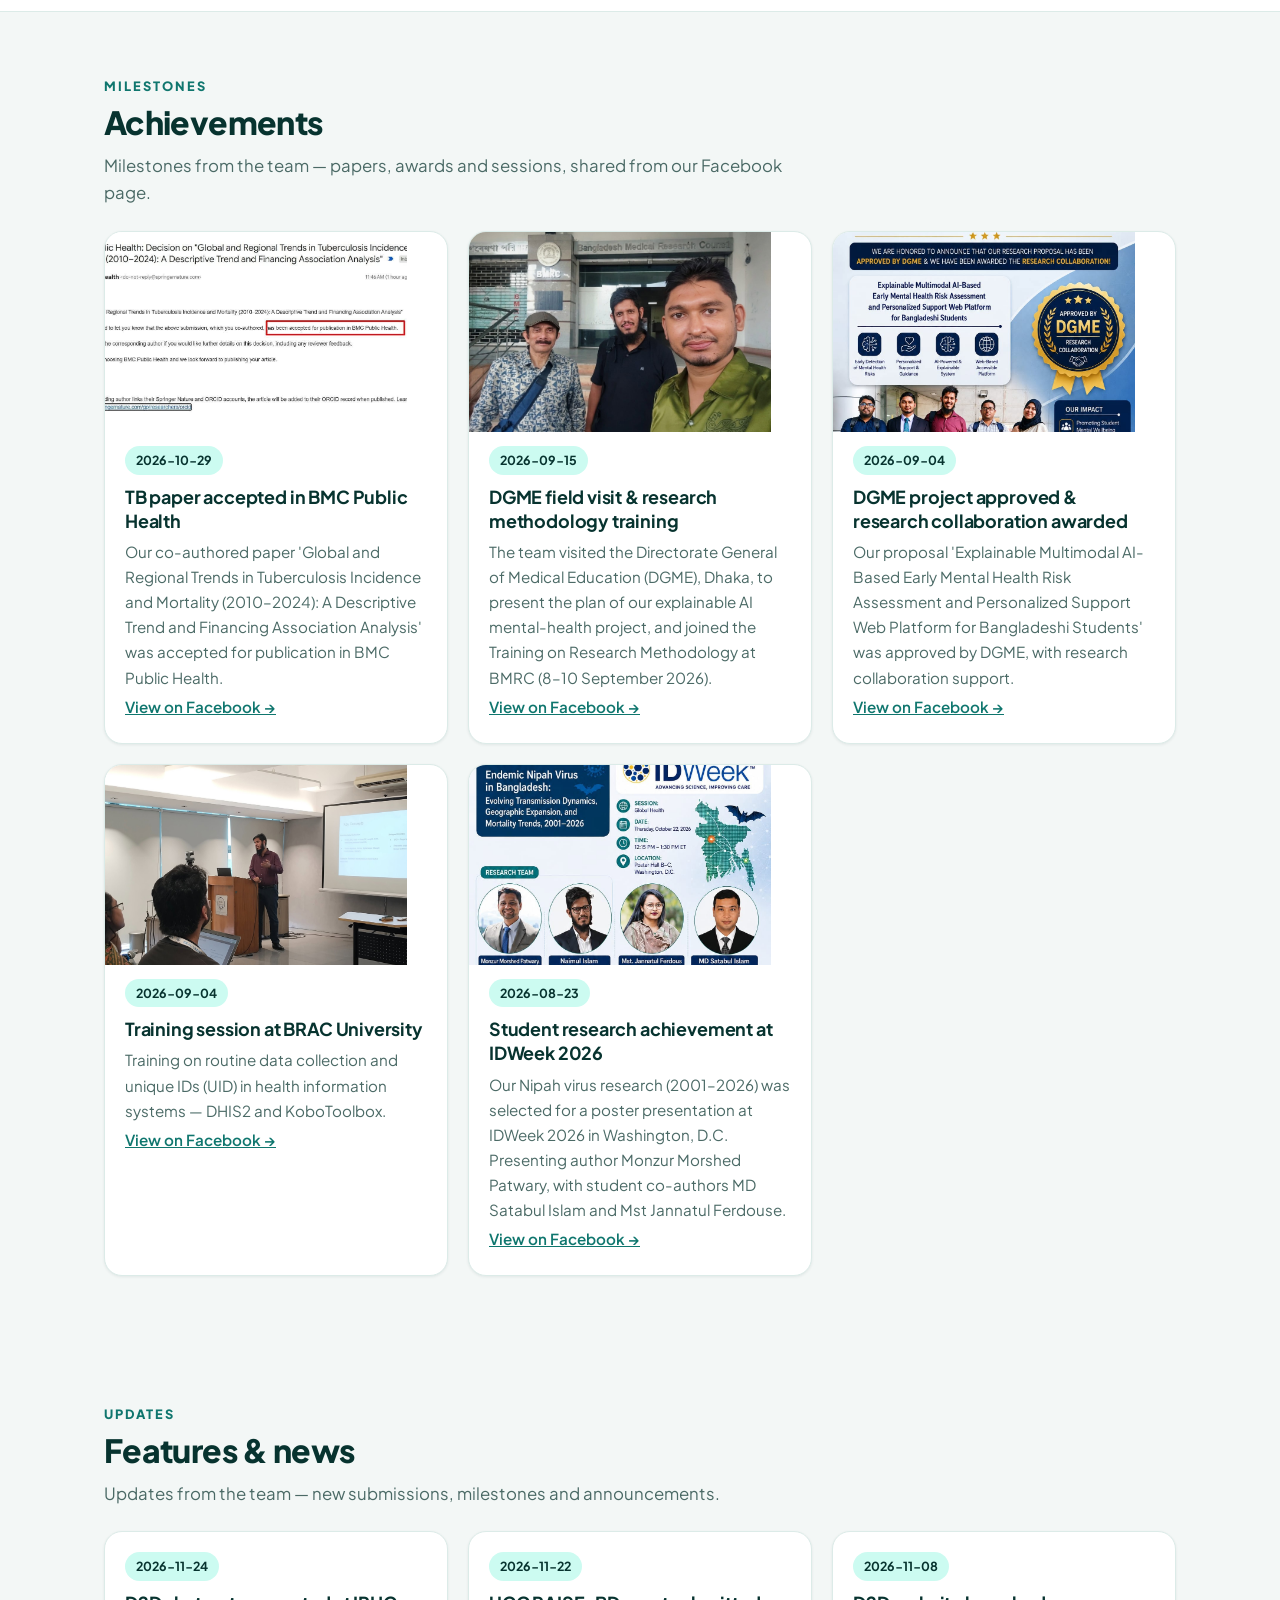
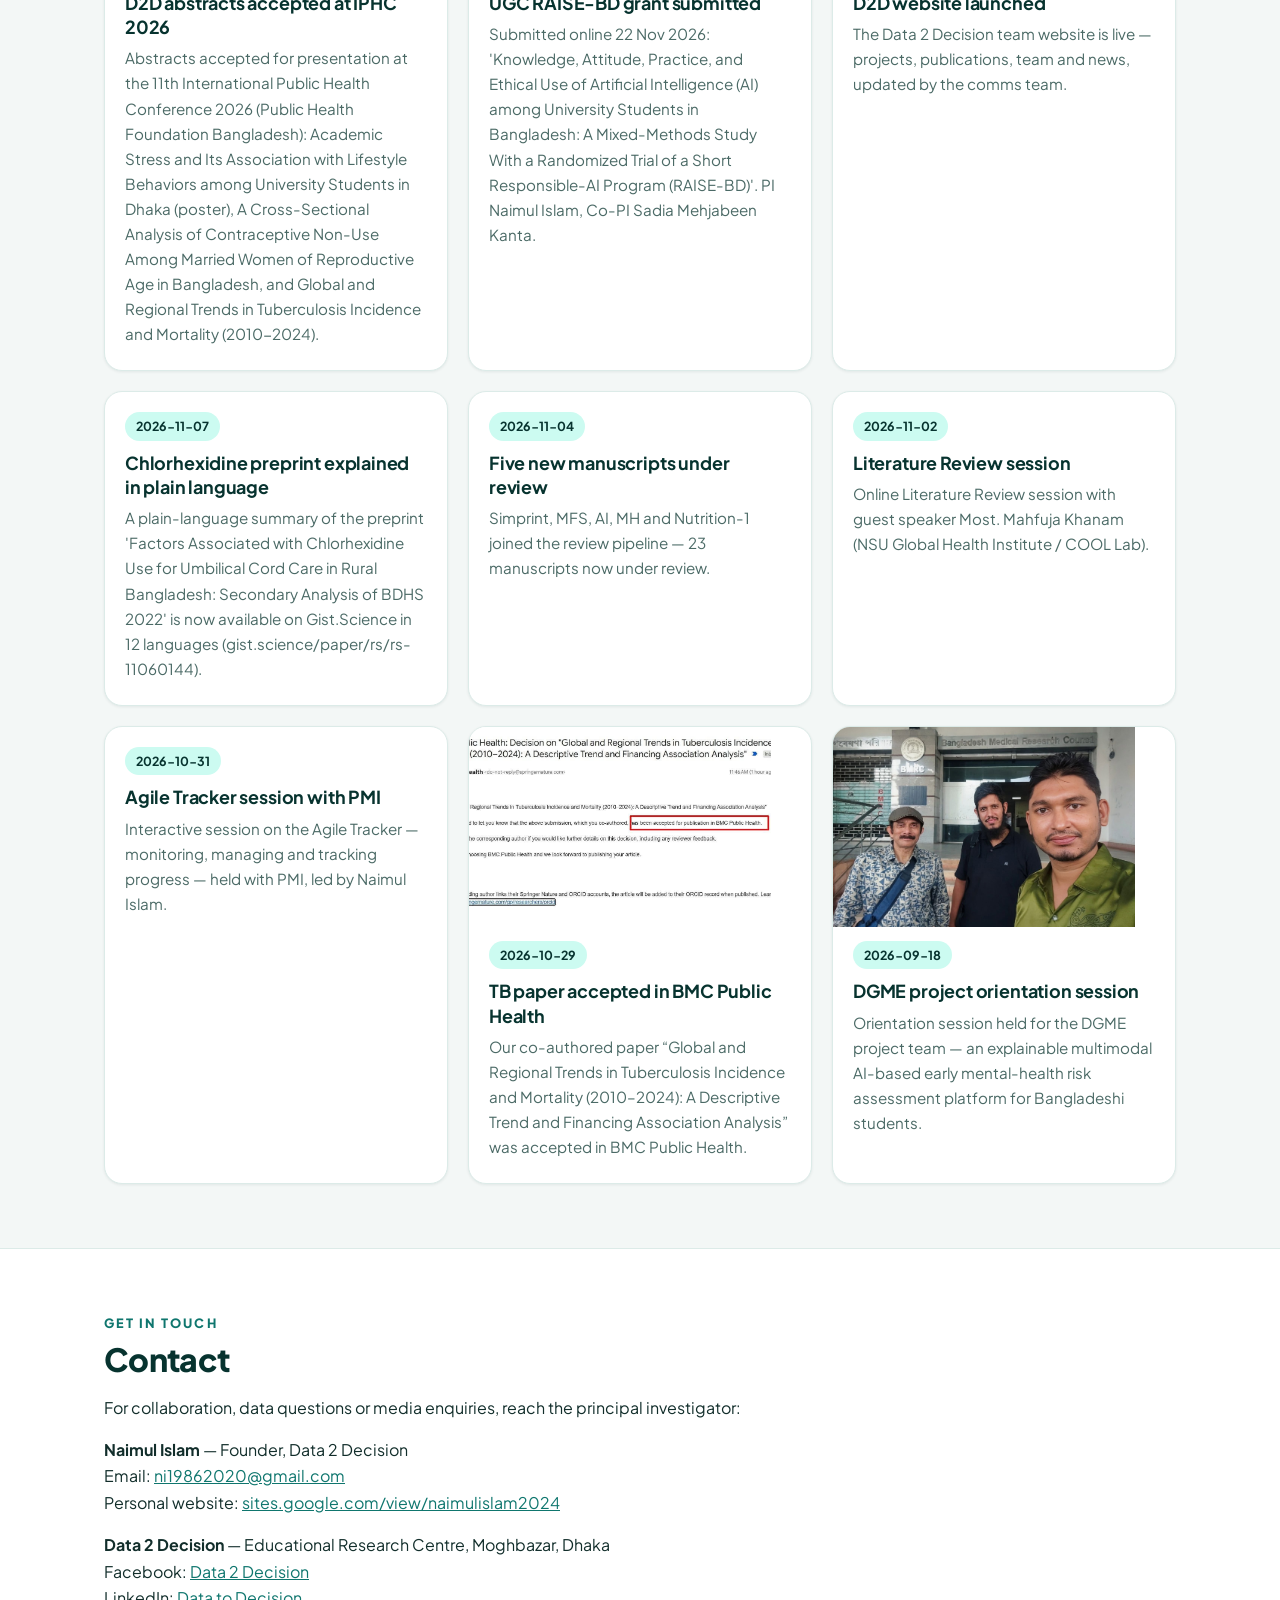
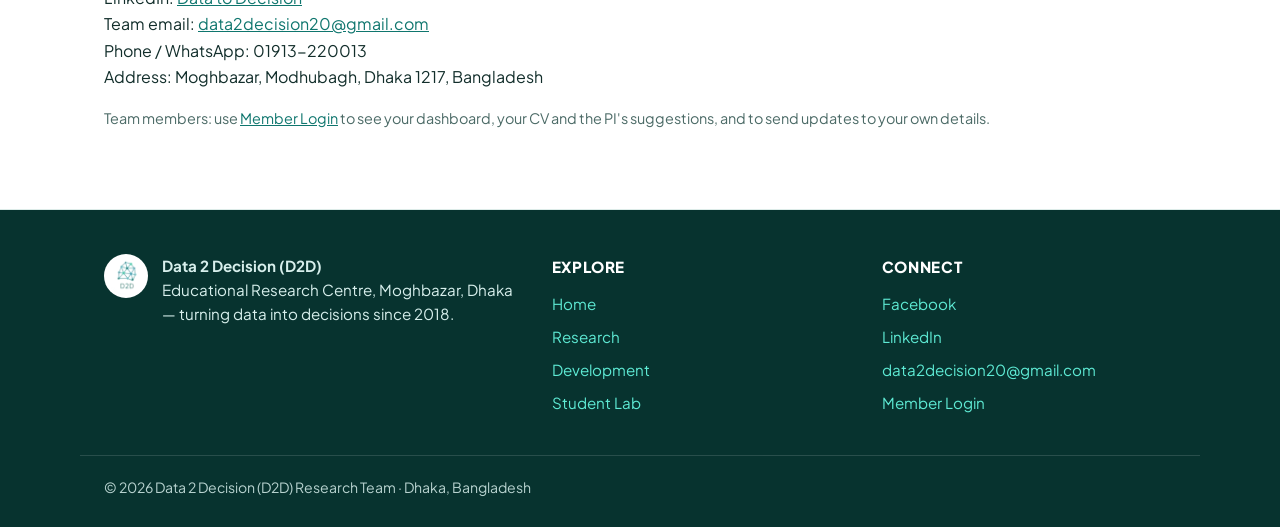
==== commit d3c61e24: "Fix hero project count (11 to 16, live from data) and make 404 page root-relative so it renders styl" ====
--- a/index.html
+++ b/index.html
@@ -50,7 +50,7 @@
           <a class="btn btn-outline" href="student-lab.html">Student Lab</a>
         </div>
         <div class="stats">
-          <div class="stat"><span class="stat-num" id="stat-projects">11</span><span class="stat-label">Active projects</span></div>
+          <div class="stat"><span class="stat-num" id="stat-projects">16</span><span class="stat-label">Active projects</span></div>
           <div class="stat"><span class="stat-num" id="stat-review">23</span><span class="stat-label">Manuscripts under review</span></div>
           <div class="stat"><span class="stat-num">40</span><span class="stat-label">Team members</span></div>
           <div class="stat"><span class="stat-num">Sat–Thu</span><span class="stat-label">Weekly sprints</span></div>
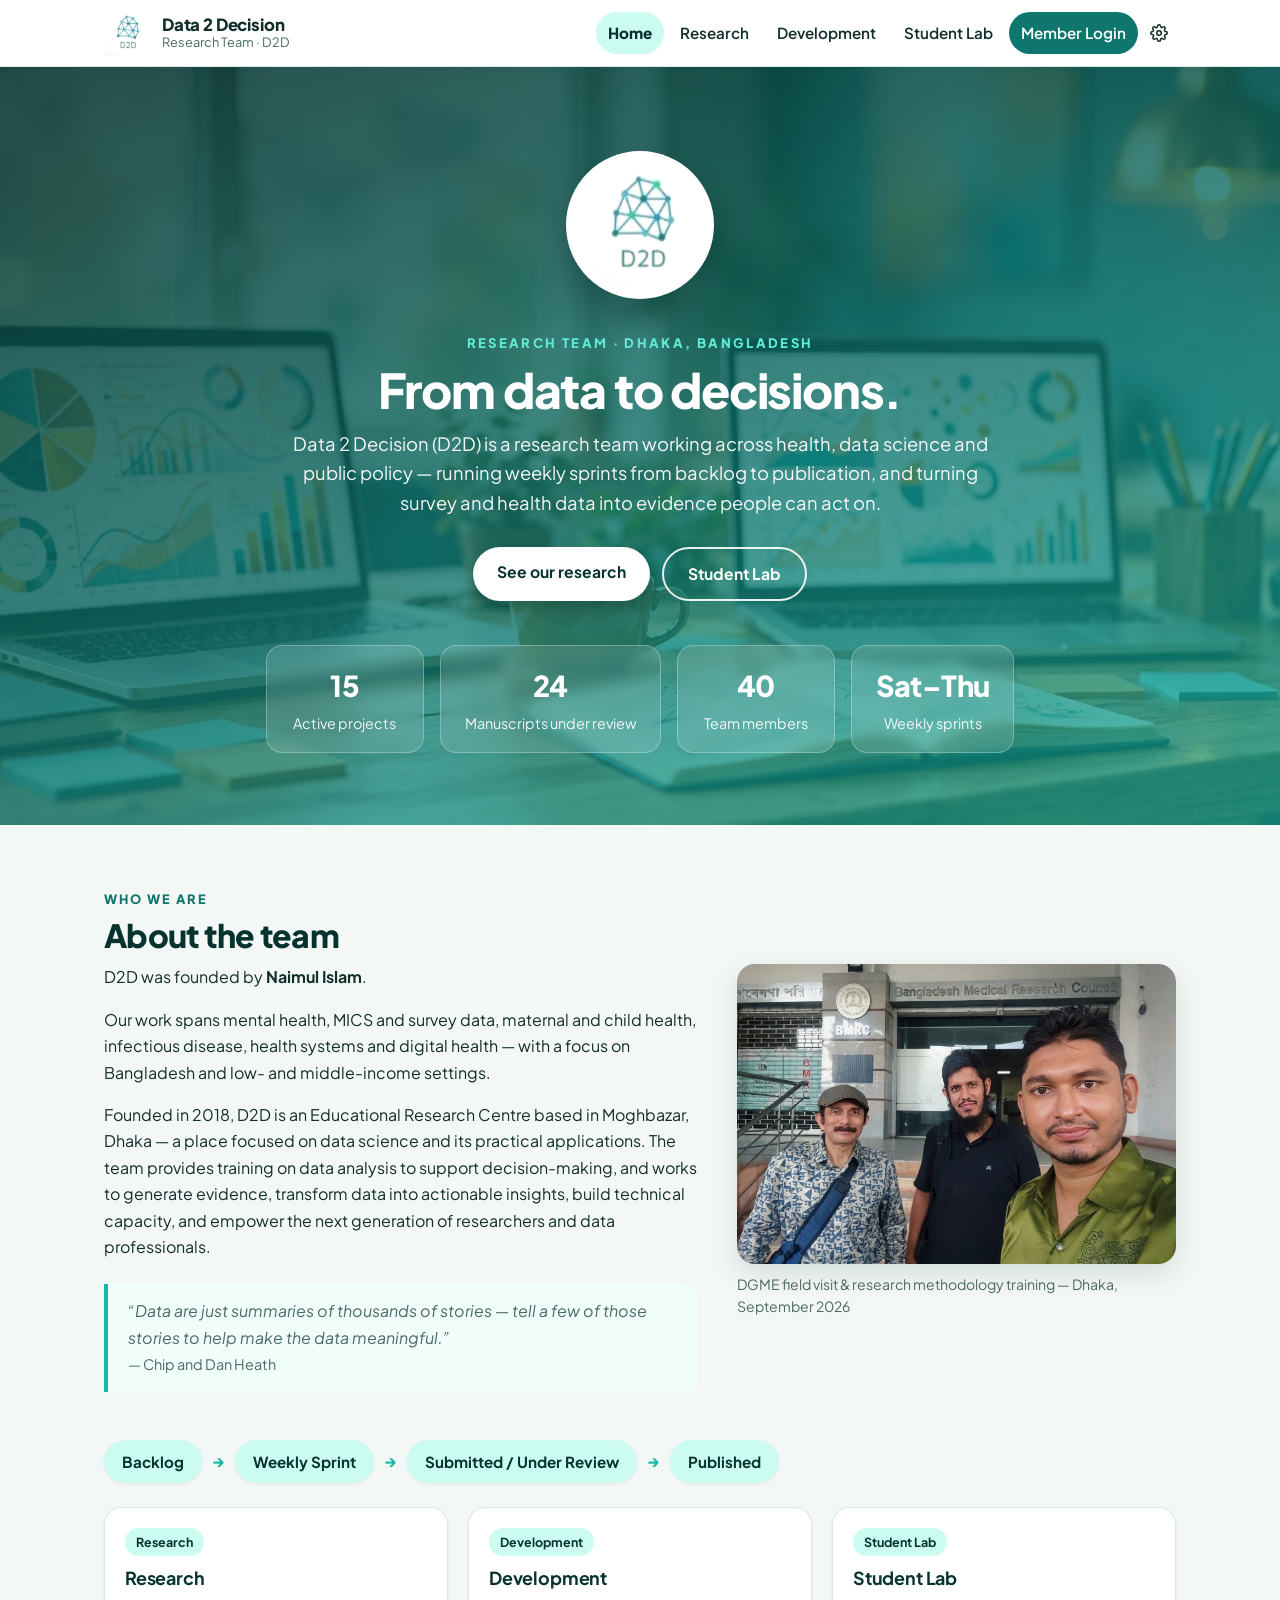
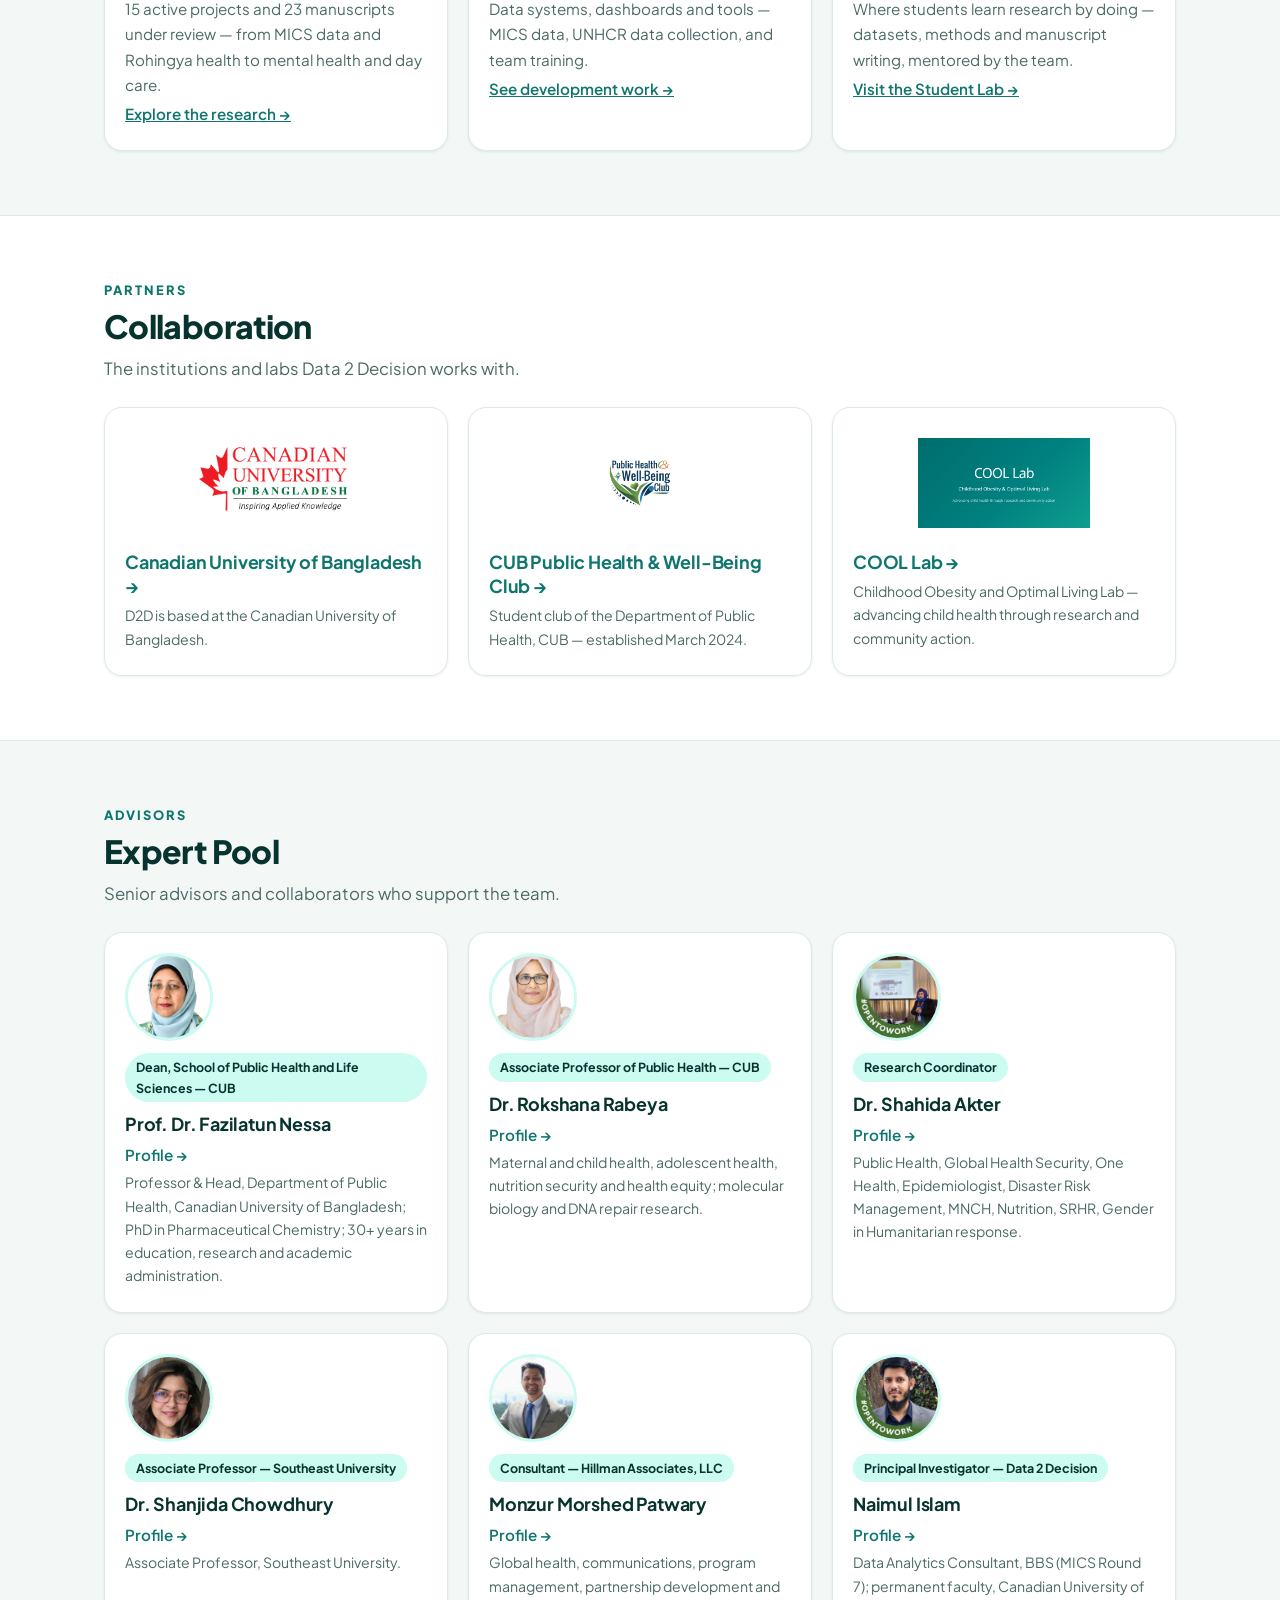
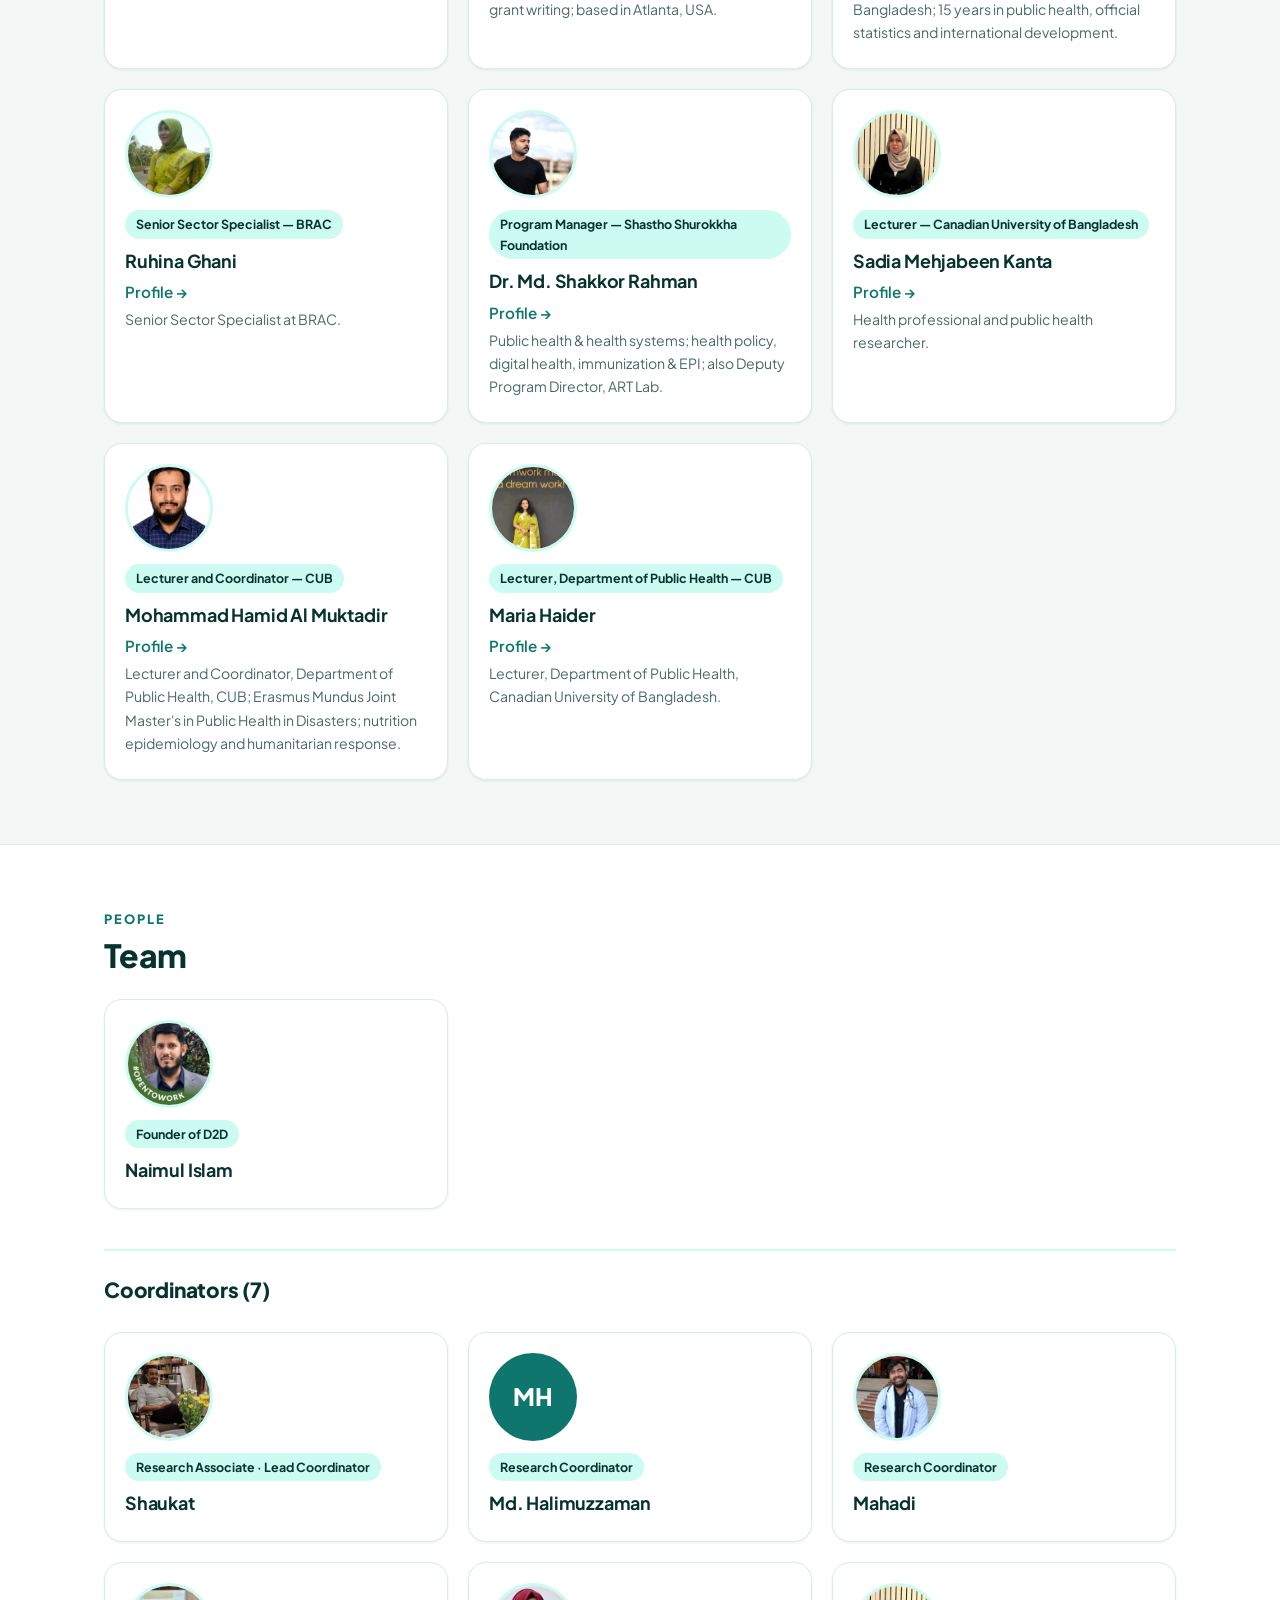
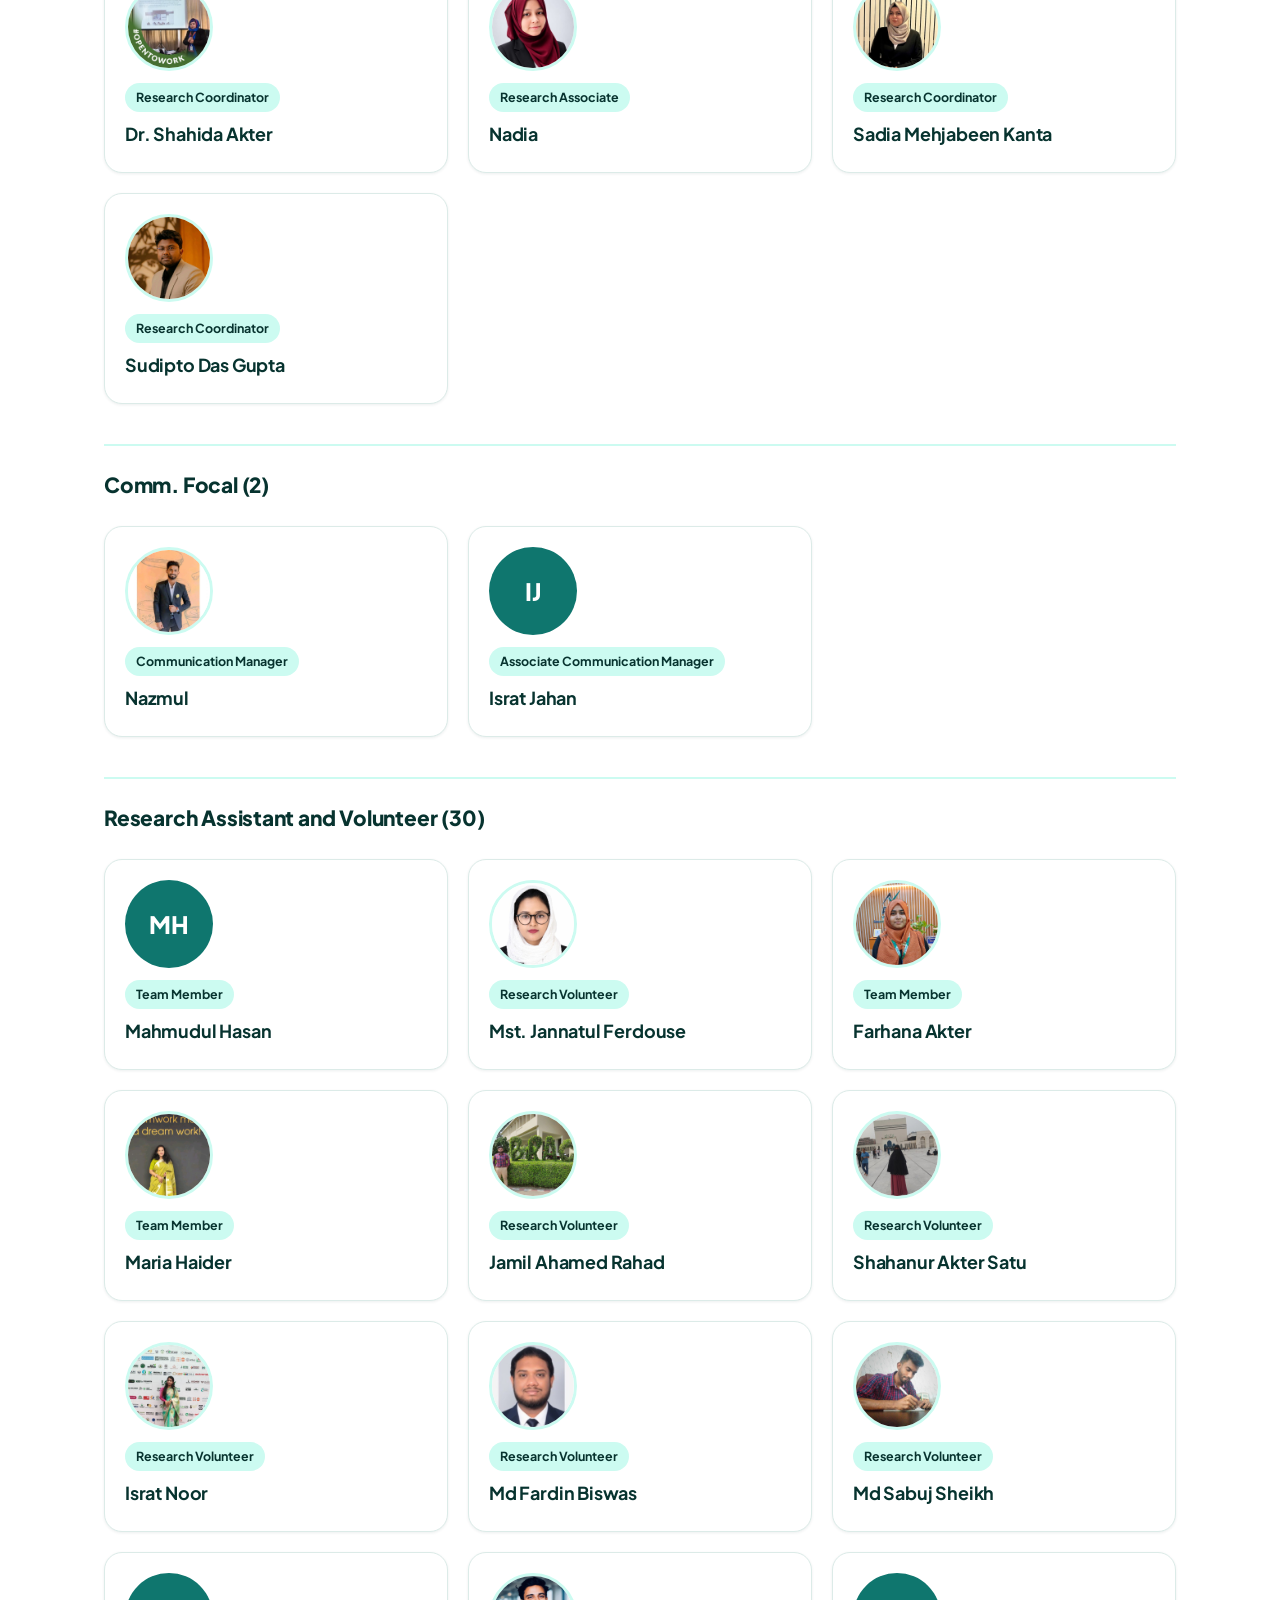
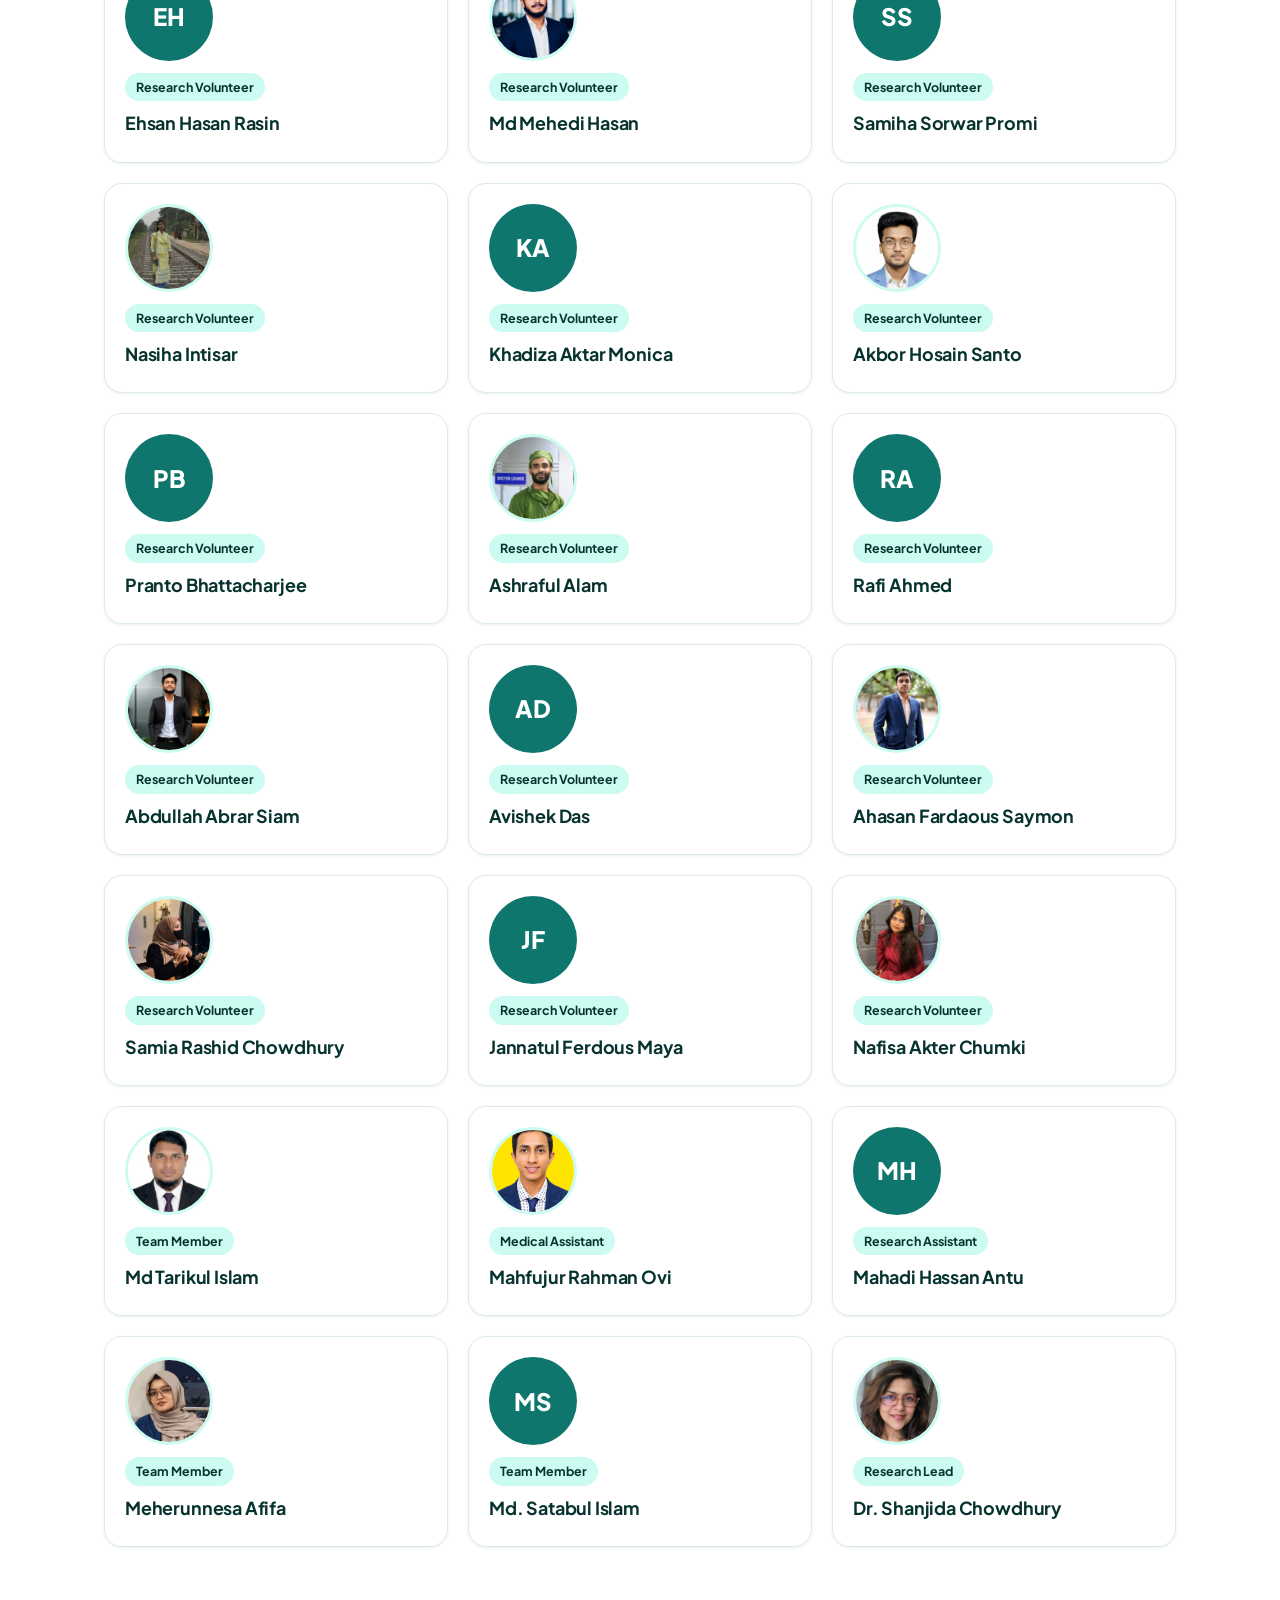
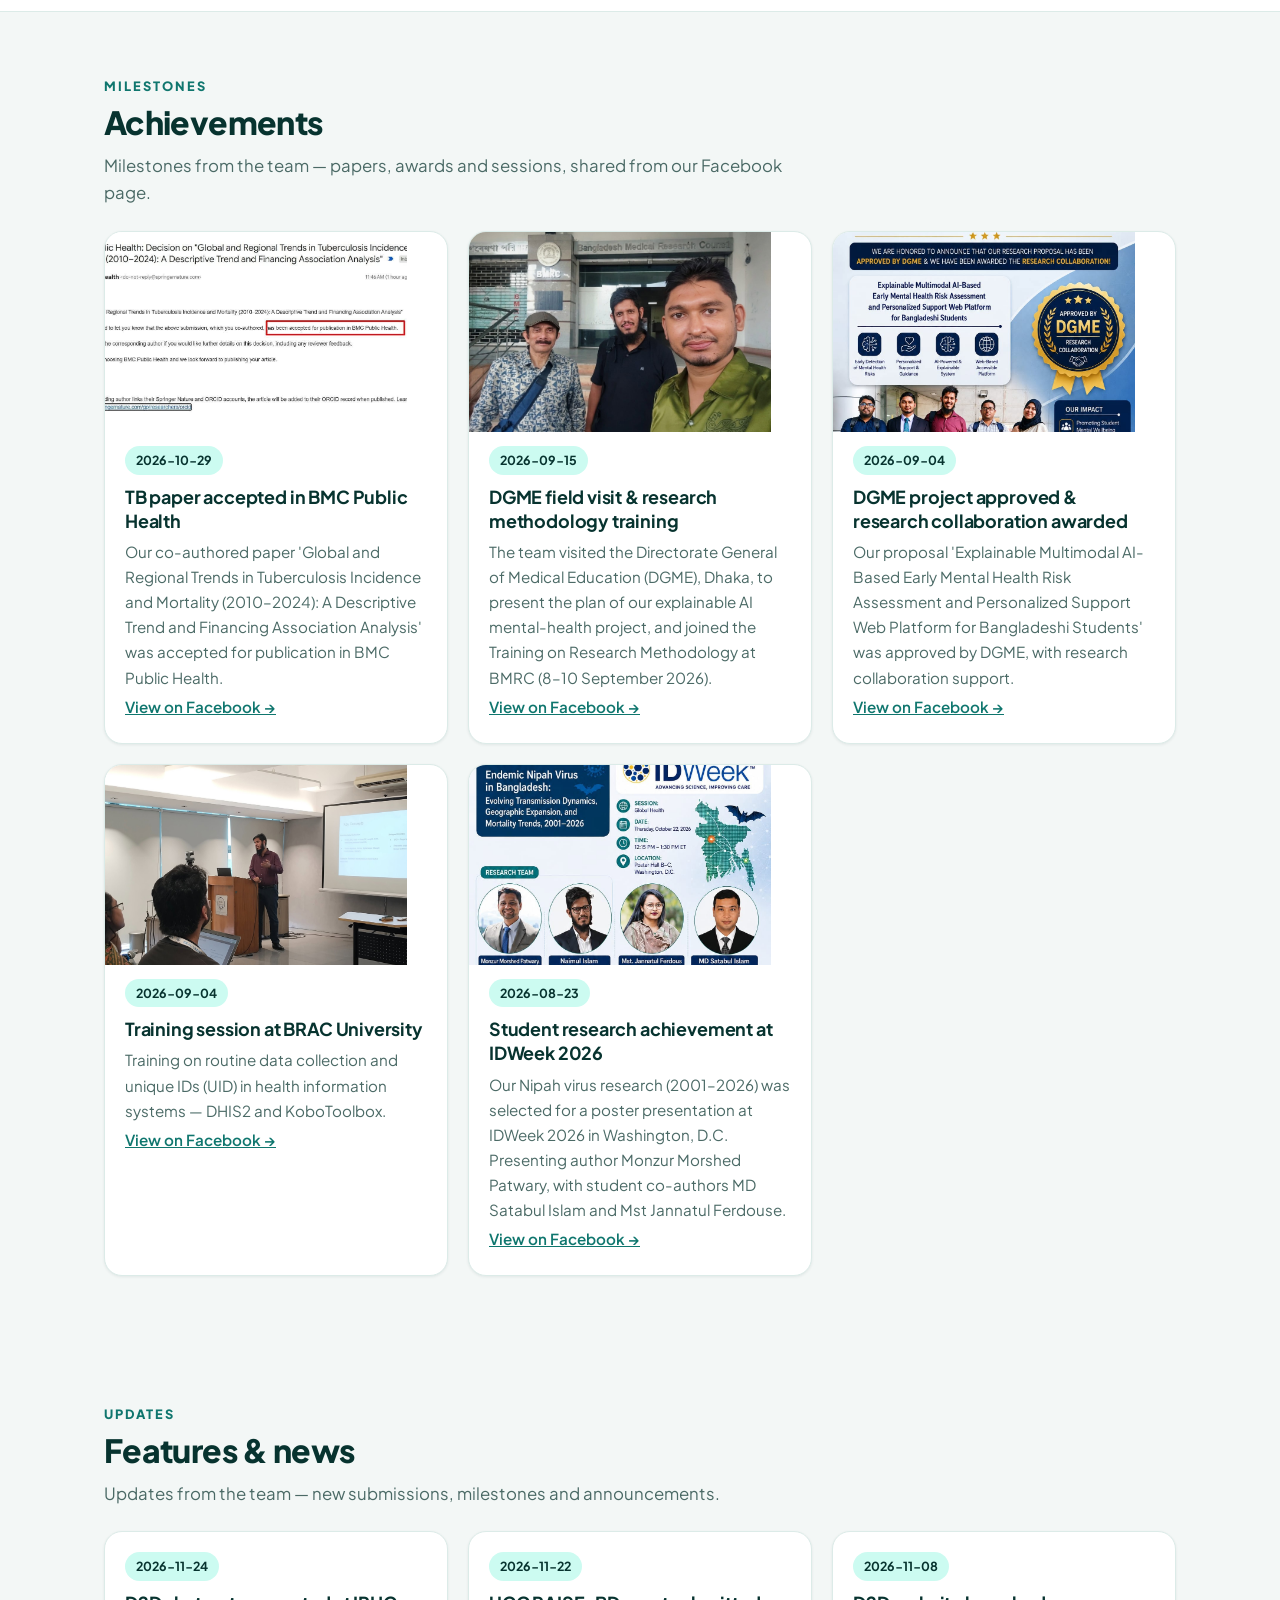
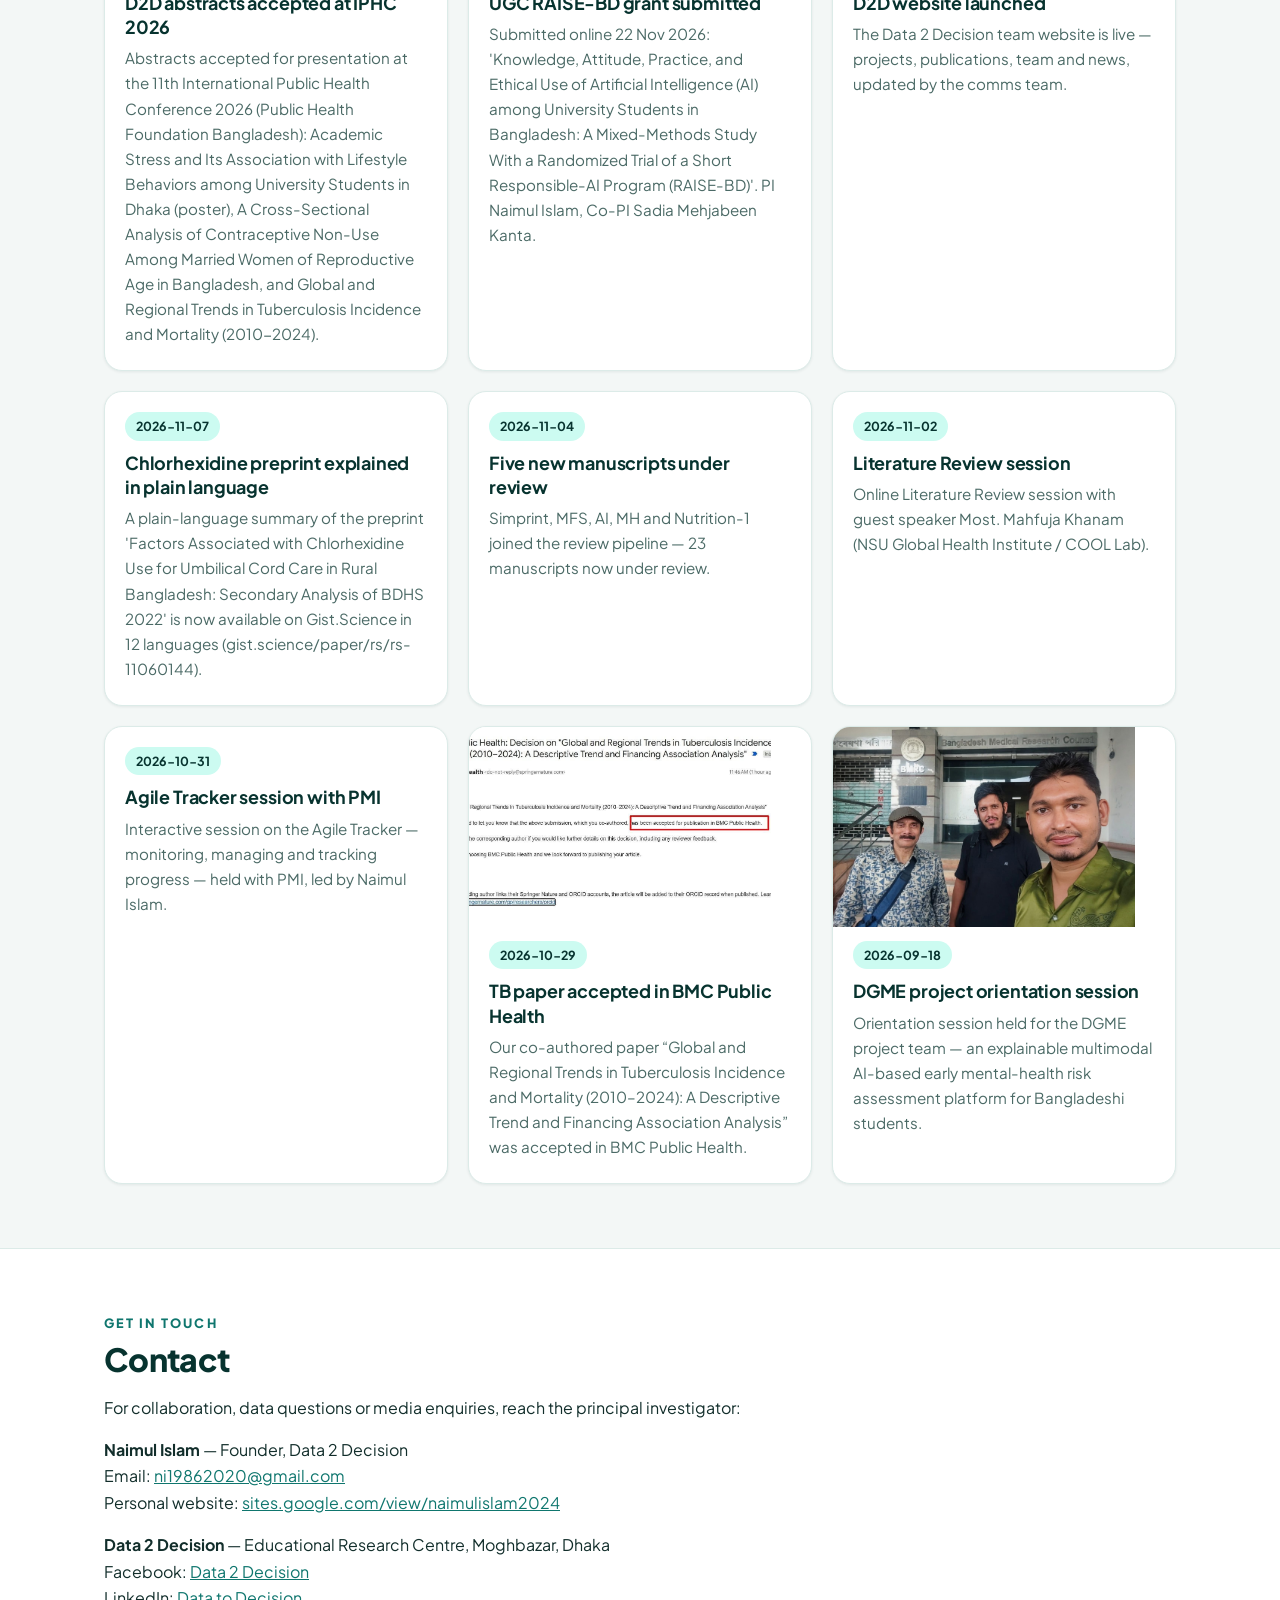
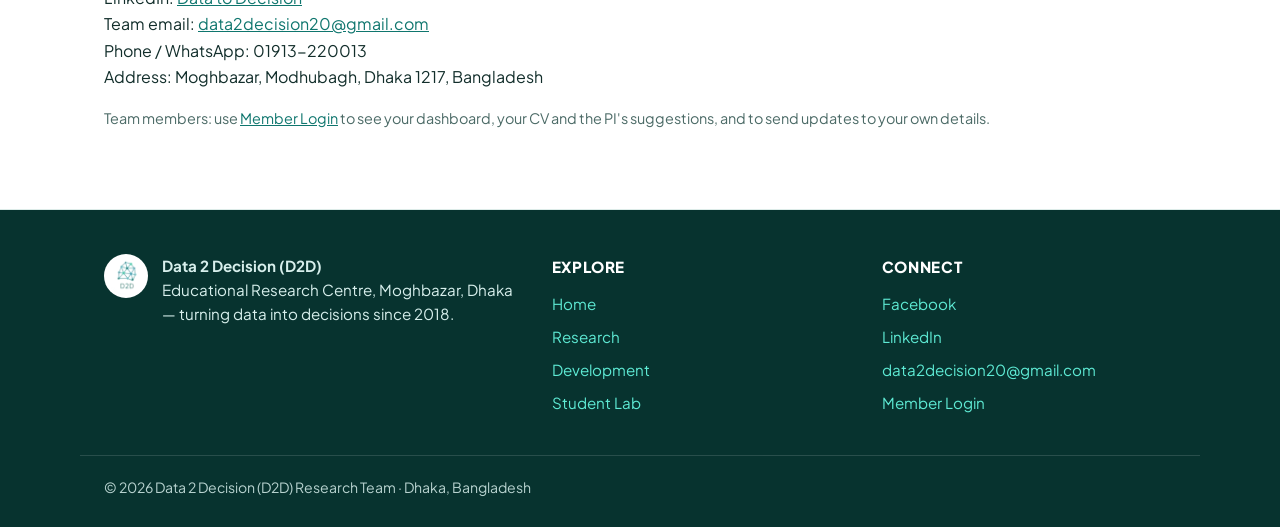
==== commit b3bf0f1c: "Drop UNHCR project (archived): remove from Research and Development, counts 16 to 15 active projects" ====
--- a/index.html
+++ b/index.html
@@ -4,16 +4,16 @@
   <meta charset="UTF-8">
   <meta name="viewport" content="width=device-width, initial-scale=1.0">
   <title>Data 2 Decision (D2D) — Research Team</title>
-  <meta name="description" content="Data 2 Decision (D2D) is a research team turning data into decisions — 16 active projects, weekly sprints, and a growing publication pipeline.">
+  <meta name="description" content="Data 2 Decision (D2D) is a research team turning data into decisions — 15 active projects, weekly sprints, and a growing publication pipeline.">
   <link rel="canonical" href="https://d2d-7k4.pages.dev/">
   <meta property="og:title" content="Data 2 Decision (D2D) — Research Team">
-  <meta property="og:description" content="Data 2 Decision (D2D) is a research team turning data into decisions — 16 active projects, weekly sprints, and a growing publication pipeline.">
+  <meta property="og:description" content="Data 2 Decision (D2D) is a research team turning data into decisions — 15 active projects, weekly sprints, and a growing publication pipeline.">
   <meta property="og:type" content="website">
   <meta property="og:url" content="https://d2d-7k4.pages.dev/">
   <meta property="og:image" content="https://d2d-7k4.pages.dev/assets/hero.jpg">
   <meta name="twitter:card" content="summary_large_image">
   <meta name="twitter:title" content="Data 2 Decision (D2D) — Research Team">
-  <meta name="twitter:description" content="Data 2 Decision (D2D) is a research team turning data into decisions — 16 active projects, weekly sprints, and a growing publication pipeline.">
+  <meta name="twitter:description" content="Data 2 Decision (D2D) is a research team turning data into decisions — 15 active projects, weekly sprints, and a growing publication pipeline.">
   <link rel="icon" type="image/png" href="assets/favicon.png">
   <link rel="stylesheet" href="styles.css">
   <link rel="preconnect" href="https://fonts.googleapis.com">
@@ -50,7 +50,7 @@
           <a class="btn btn-outline" href="student-lab.html">Student Lab</a>
         </div>
         <div class="stats">
-          <div class="stat"><span class="stat-num" id="stat-projects">16</span><span class="stat-label">Active projects</span></div>
+          <div class="stat"><span class="stat-num" id="stat-projects">15</span><span class="stat-label">Active projects</span></div>
           <div class="stat"><span class="stat-num" id="stat-review">23</span><span class="stat-label">Manuscripts under review</span></div>
           <div class="stat"><span class="stat-num">40</span><span class="stat-label">Team members</span></div>
           <div class="stat"><span class="stat-num">Sat–Thu</span><span class="stat-label">Weekly sprints</span></div>
@@ -84,7 +84,7 @@
           <article class="card">
             <span class="tag">Research</span>
             <h3>Research</h3>
-            <p>16 active projects and 23 manuscripts under review — from MICS data and Rohingya health to mental health and day care.</p>
+            <p>15 active projects and 23 manuscripts under review — from MICS data and Rohingya health to mental health and day care.</p>
             <p><a href="research.html">Explore the research →</a></p>
           </article>
           <article class="card">
